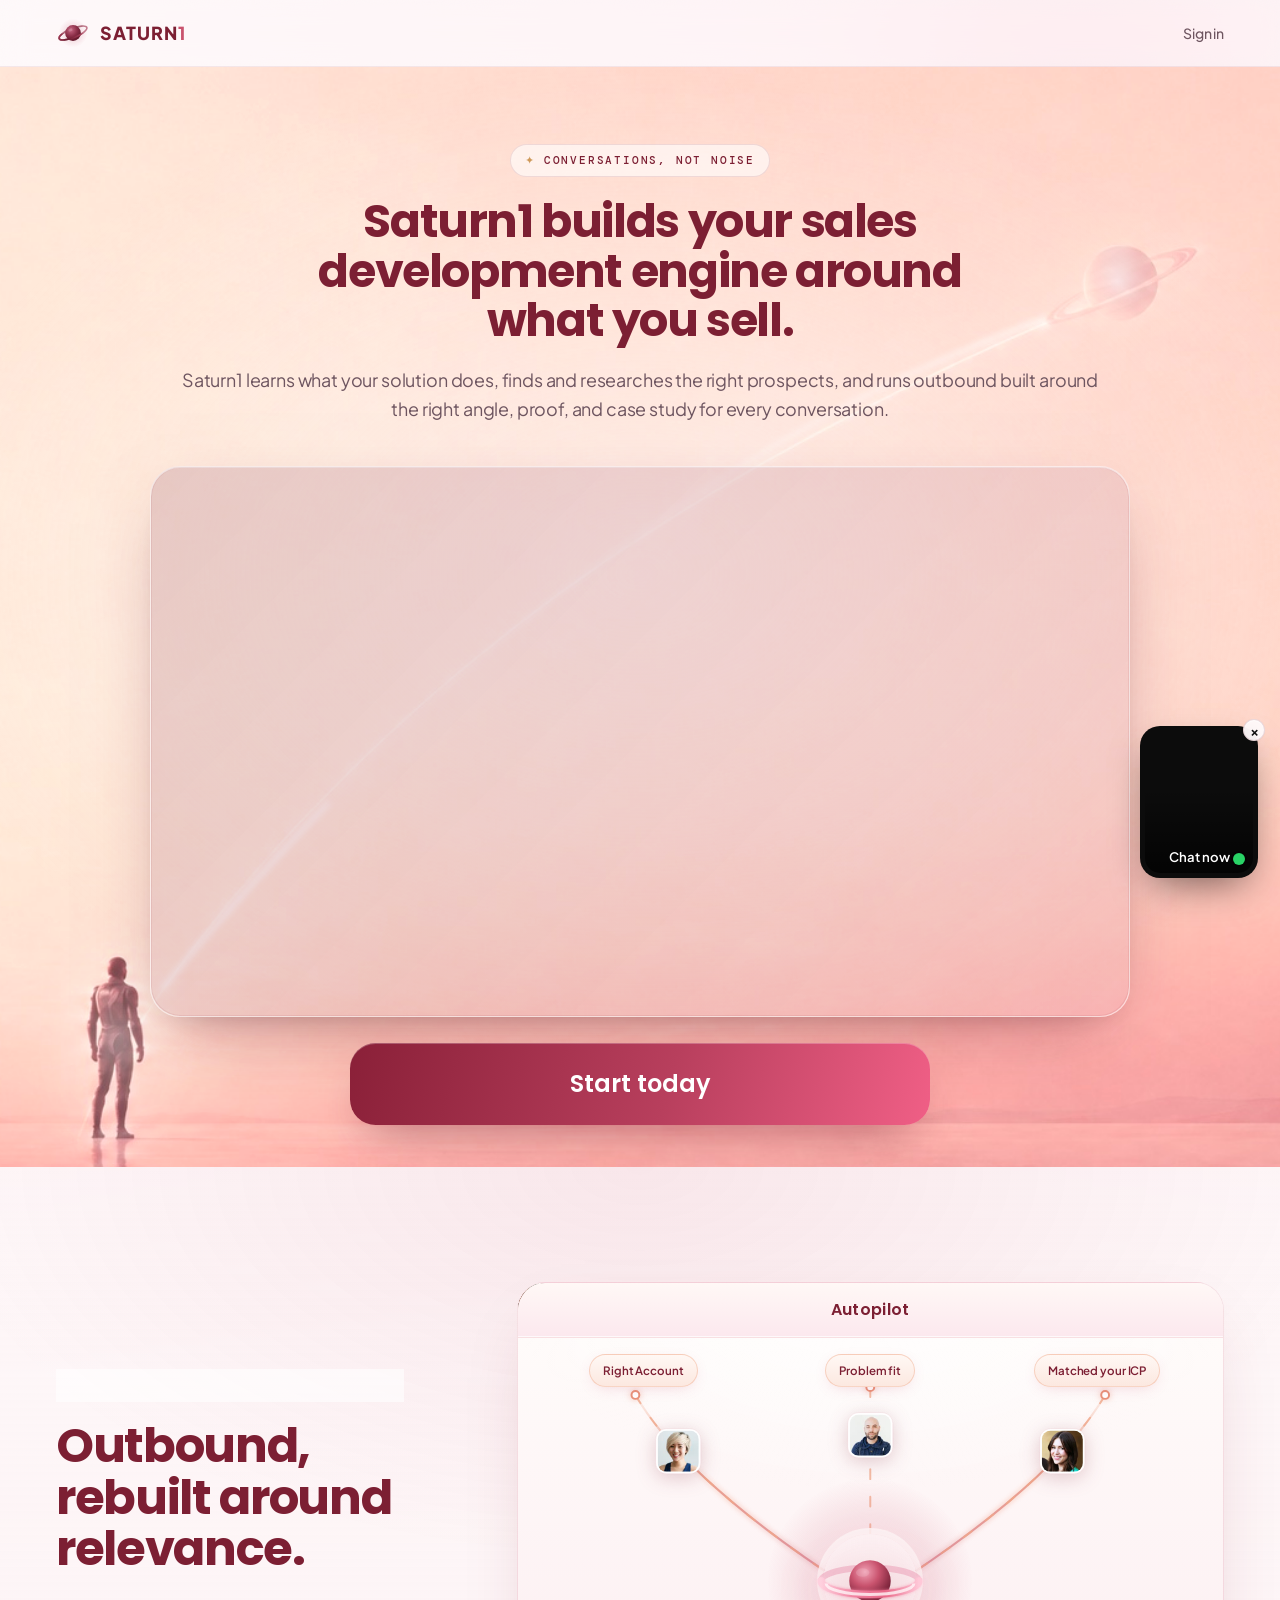
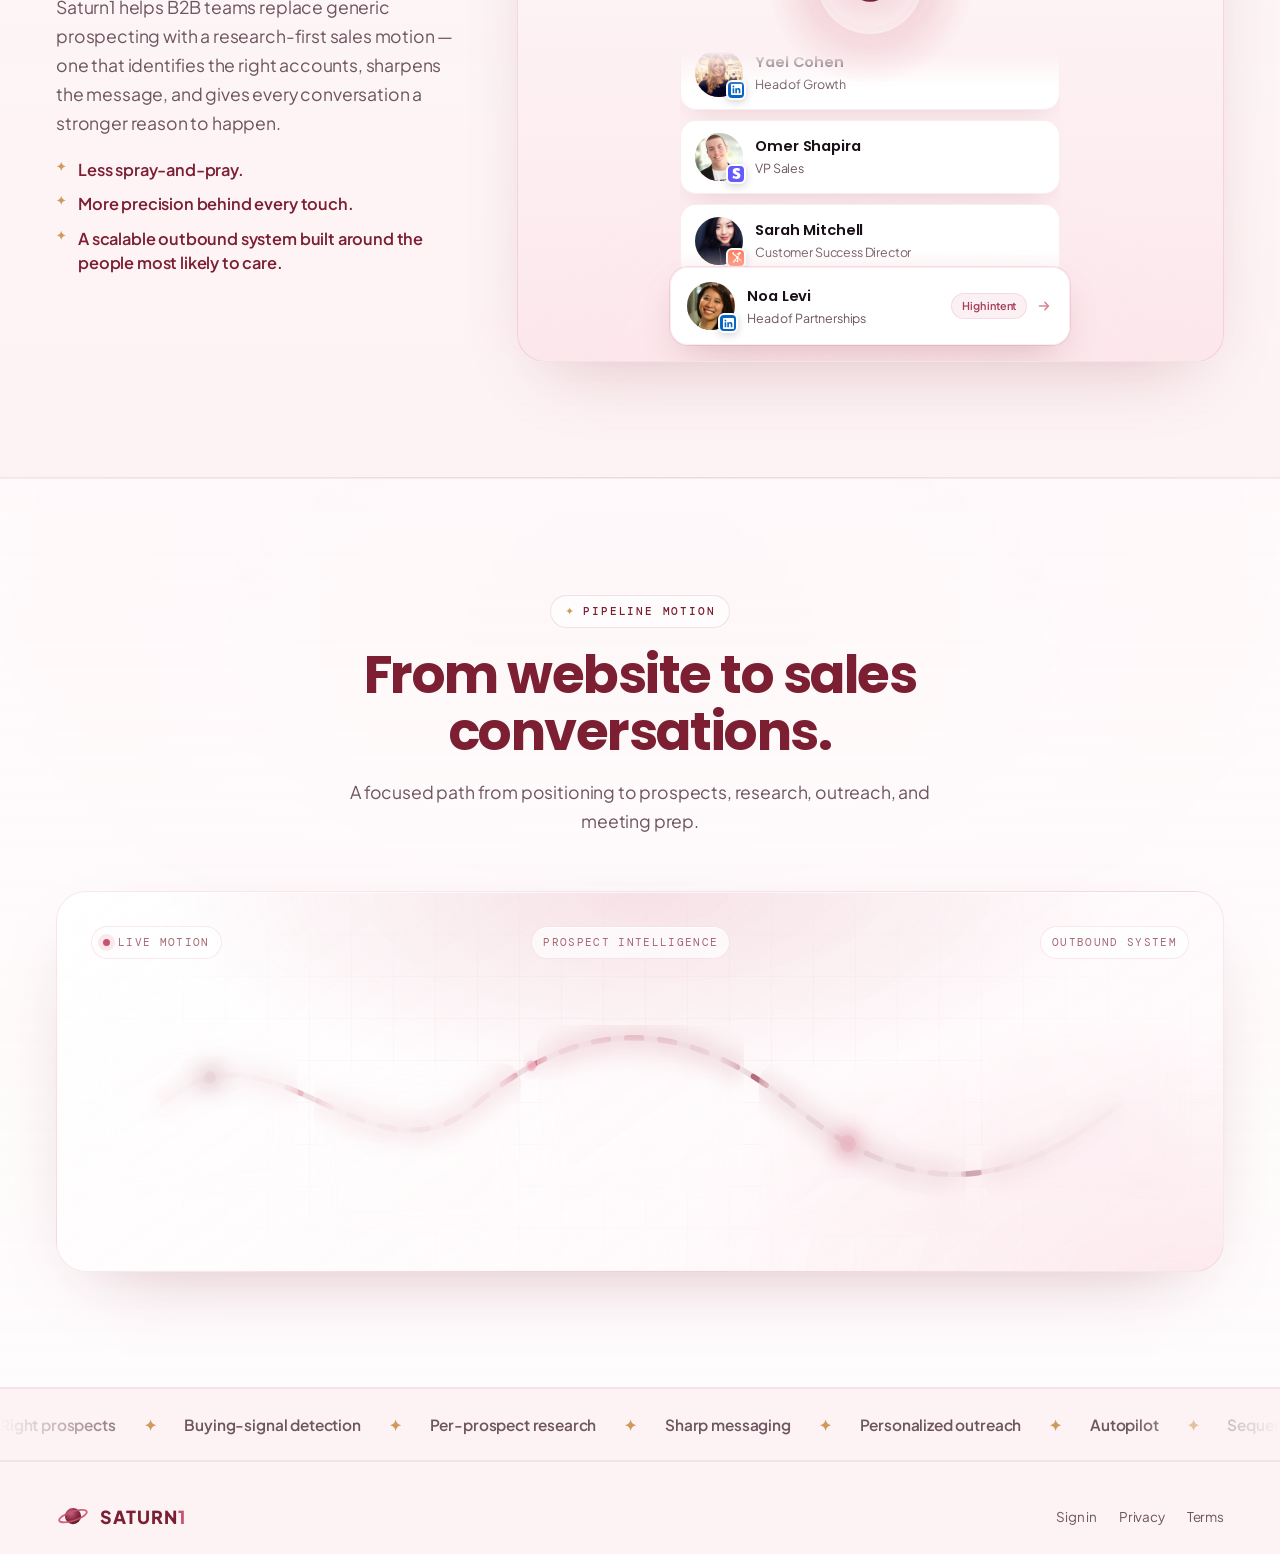
==== index.html @ 4c6c1b43 "Add Experience Saturn1 modal to "Start today" "Start today" now opens an Agent-Frank-style modal: en" ====
<!doctype html>
<html lang="en">
<head>
  <meta charset="utf-8" />
  <meta name="viewport" content="width=device-width, initial-scale=1, viewport-fit=cover" />
  <title>Saturn1 — Right Prospects. Relevant Messaging. Personalized Outreach.</title>
  <meta name="description" content="Saturn1 helps founders turn what they solve into conversations with the right people — by learning your business, finding relevant prospects, and turning that context into personalized outbound." />
  <meta name="theme-color" content="#fdf2f4" />

  <!-- Open Graph -->
  <meta property="og:title" content="Saturn1 — Outbound that reaches the right people" />
  <meta property="og:description" content="Saturn1 learns your business, finds the prospects most likely to need you, and turns that context into personalized outreach." />
  <meta property="og:type" content="website" />

  <!-- Favicon: little ringed planet -->
  <link rel="icon" href="data:image/svg+xml,%3Csvg xmlns='http://www.w3.org/2000/svg' viewBox='0 0 40 40'%3E%3Cdefs%3E%3CradialGradient id='p' cx='0.36' cy='0.3' r='0.8'%3E%3Cstop offset='0' stop-color='%23c76681'/%3E%3Cstop offset='0.5' stop-color='%238c2f48'/%3E%3Cstop offset='1' stop-color='%23551222'/%3E%3C/radialGradient%3E%3ClinearGradient id='r' x1='0' y1='0' x2='1' y2='0.35'%3E%3Cstop offset='0' stop-color='%23a8425c'/%3E%3Cstop offset='0.5' stop-color='%236c1a2e'/%3E%3Cstop offset='1' stop-color='%23a8425c'/%3E%3C/linearGradient%3E%3CclipPath id='c'%3E%3Crect x='0' y='20.5' width='40' height='19.5'/%3E%3C/clipPath%3E%3C/defs%3E%3Cg transform='rotate(-22 20 20)'%3E%3Cellipse cx='20' cy='20' rx='17.5' ry='5.4' fill='none' stroke='url(%23r)' stroke-width='2.4' opacity='0.7'/%3E%3C/g%3E%3Ccircle cx='20' cy='20' r='9.6' fill='url(%23p)'/%3E%3Cellipse cx='16.8' cy='16.4' rx='2.6' ry='1.7' fill='%23fff' opacity='0.2' transform='rotate(-22 16.8 16.4)'/%3E%3Cg clip-path='url(%23c)'%3E%3Cg transform='rotate(-22 20 20)'%3E%3Cellipse cx='20' cy='20' rx='17.5' ry='5.4' fill='none' stroke='url(%23r)' stroke-width='2.4'/%3E%3C/g%3E%3C/g%3E%3C/svg%3E" />

  <!-- Fonts -->
  <link rel="preconnect" href="https://fonts.googleapis.com" />
  <link rel="preconnect" href="https://fonts.gstatic.com" crossorigin />
  <link href="https://fonts.googleapis.com/css2?family=DM+Mono:wght@400;500&family=Instrument+Serif:ital@0;1&family=Plus+Jakarta+Sans:wght@300;400;500;600;700;800&family=Poppins:wght@500;600;700;800&display=swap" rel="stylesheet" />

  <link rel="stylesheet" href="styles.css?v=20260610-14" />
</head>
<body>
  <!-- film grain overlay -->
  <div class="grain" aria-hidden="true"></div>

  <!-- ambient nebula glows -->
  <div class="ambient" aria-hidden="true">
    <span class="orb orb--rose"></span>
    <span class="orb orb--gold"></span>
    <span class="orb orb--wine"></span>
  </div>

  <!-- ───────────────────────── NAV ───────────────────────── -->
  <header class="nav" id="top">
    <a class="brand" href="#top" aria-label="Saturn1 home">
      <svg class="brand__glyph" viewBox="0 0 40 40" aria-hidden="true">
        <defs>
          <radialGradient id="navPlanet" cx="36%" cy="30%" r="80%">
            <stop offset="0%" stop-color="#c76681" />
            <stop offset="50%" stop-color="#8c2f48" />
            <stop offset="100%" stop-color="#551222" />
          </radialGradient>
          <radialGradient id="navHalo" cx="50%" cy="50%" r="50%">
            <stop offset="0%" stop-color="#c9536e" stop-opacity="0.30" />
            <stop offset="100%" stop-color="#c9536e" stop-opacity="0" />
          </radialGradient>
          <linearGradient id="navRing" x1="0" y1="0" x2="1" y2="0.35">
            <stop offset="0%" stop-color="#a8425c" />
            <stop offset="50%" stop-color="#6c1a2e" />
            <stop offset="100%" stop-color="#a8425c" />
          </linearGradient>
          <clipPath id="navRingFront"><rect x="0" y="20.5" width="40" height="19.5" /></clipPath>
        </defs>
        <circle cx="20" cy="20" r="17" fill="url(#navHalo)" />
        <g transform="rotate(-22 20 20)">
          <ellipse cx="20" cy="20" rx="17.5" ry="5.4" fill="none" stroke="url(#navRing)" stroke-width="2" opacity="0.68" />
        </g>
        <circle cx="20" cy="20" r="9.3" fill="url(#navPlanet)" />
        <ellipse cx="17" cy="16.5" rx="2.6" ry="1.7" fill="#fff" opacity="0.18" transform="rotate(-22 17 16.5)" />
        <g clip-path="url(#navRingFront)">
          <g transform="rotate(-22 20 20)">
            <ellipse cx="20" cy="20" rx="17.5" ry="5.4" fill="none" stroke="url(#navRing)" stroke-width="2" />
          </g>
        </g>
      </svg>
      <span class="brand__word">Saturn<span class="brand__one">1</span></span>
    </a>

    <div class="nav__actions">
      <a class="link-ghost" href="https://reach.meeting-scheduled.com" target="_blank" rel="noopener">Sign in</a>
    </div>
  </header>

  <main>
    <!-- ───────────────────────── HERO ───────────────────────── -->
    <section class="hero" id="hero">
      <div class="hero__media" aria-hidden="true">
        <div class="hero__stage">
          <picture>
            <source media="(max-width: 760px)" srcset="assets/hero-mobile.jpg" />
            <img class="hero__img" src="assets/hero.jpg" alt="" fetchpriority="high" />
          </picture>
          <svg class="hero__fx" viewBox="0 0 1672 941" preserveAspectRatio="xMidYMax slice" aria-hidden="true">
            <defs>
              <linearGradient id="fxArcGrad" gradientUnits="userSpaceOnUse" x1="450" y1="770" x2="1162" y2="230">
                <stop offset="0" stop-color="#fff" stop-opacity="0.04"/>
                <stop offset="0.55" stop-color="#fff" stop-opacity="0.32"/>
                <stop offset="1" stop-color="#fff" stop-opacity="0.82"/>
              </linearGradient>
              <radialGradient id="fxSatGlow" cx="50%" cy="50%" r="50%">
                <stop offset="0" stop-color="#fff" stop-opacity="0.6"/>
                <stop offset="42%" stop-color="#ffe9d8" stop-opacity="0.26"/>
                <stop offset="100%" stop-color="#ffd9c2" stop-opacity="0"/>
              </radialGradient>
              <radialGradient id="fxAura" cx="50%" cy="50%" r="50%">
                <stop offset="0" stop-color="#fff" stop-opacity="0.45"/>
                <stop offset="40%" stop-color="#ffd6c6" stop-opacity="0.18"/>
                <stop offset="100%" stop-color="#ffc7d0" stop-opacity="0"/>
              </radialGradient>
              <filter id="fxBlur" x="-50%" y="-50%" width="200%" height="200%"><feGaussianBlur stdDeviation="2.6"/></filter>
              <filter id="fxSoft" x="-80%" y="-80%" width="260%" height="260%"><feGaussianBlur stdDeviation="6"/></filter>
              <clipPath id="fxClip"><circle cx="1221" cy="200" r="30"/></clipPath>
              <mask id="fxRingOcclude" maskUnits="userSpaceOnUse" x="0" y="0" width="1672" height="941">
                <rect width="1672" height="941" fill="#fff"/>
                <circle cx="1221" cy="200" r="40" fill="#000"/>
                <g transform="rotate(-27 1221 200)"><rect x="1141" y="200" width="160" height="90" fill="#fff"/></g>
              </mask>
            </defs>
            <circle class="fx-halo" cx="1221" cy="200" r="58" fill="url(#fxSatGlow)"/>
            <g clip-path="url(#fxClip)">
              <ellipse class="fx-spin" cx="1221" cy="182" rx="13" ry="19" fill="#fff" opacity="0.22" filter="url(#fxSoft)"/>
            </g>
            <path class="fx-arc" mask="url(#fxRingOcclude)" d="M 450 770 Q 790 361 1162 230" fill="none" stroke="url(#fxArcGrad)" stroke-width="3" stroke-linecap="round" filter="url(#fxBlur)"/>
            <path class="fx-travel" mask="url(#fxRingOcclude)" d="M 450 770 Q 790 361 1162 230 A 66 19 -27 0 1 1280 170 A 66 19 -27 0 1 1162 230" fill="none" stroke="#fff" stroke-width="3.6" stroke-linecap="round" filter="url(#fxBlur)"/>
            <ellipse class="fx-aura" cx="413" cy="812" rx="62" ry="96" fill="url(#fxAura)" filter="url(#fxSoft)"/>
            <ellipse class="fx-lift" cx="413" cy="894" rx="46" ry="15" fill="url(#fxAura)" filter="url(#fxSoft)"/>
          </svg>
        </div>
      </div>
      <div class="hero__veil" aria-hidden="true"></div>

      <div class="hero__inner">
        <div class="hero__copy reveal">
          <span class="eyebrow"><span class="eyebrow__spark">✦</span> Conversations, not noise</span>
          <h1 class="hero__title">
            Saturn1 builds your sales development engine around what you sell.
          </h1>
          <p class="hero__sub">
            Saturn1 learns what your solution does, finds and researches the right prospects,
            and runs outbound built around the right angle, proof, and case study for every conversation.
          </p>
          <div class="hero__demo">
            <div class="hero__video" aria-label="Saturn1 product video">
              <iframe
                src="https://player.vimeo.com/video/1199909588?badge=0&amp;autopause=0&amp;player_id=0&amp;app_id=58479"
                title="Saturn1 product video"
                allow="autoplay; fullscreen; picture-in-picture; clipboard-write; encrypted-media; web-share"
                referrerpolicy="strict-origin-when-cross-origin"
                allowfullscreen>
              </iframe>
            </div>
            <a class="hero__start" id="startToday" href="https://cal.com/meeting-scheduled/30-min-meeting" target="_blank" rel="noopener" data-experience-open>
              Start today
            </a>
          </div>
        </div>
      </div>
    </section>

    <!-- ───────────── RELEVANCE + LEAD FLOW ───────────── -->
    <section class="relevance" id="relevance" aria-labelledby="relevance-title">
      <div class="relevance__inner">
        <div class="relevance__copy reveal">
          <span class="eyebrow"><span class="eyebrow__spark">✦</span> Outbound, rebuilt around relevance</span>
          <h2 class="section__title" id="relevance-title">Outbound, rebuilt around relevance.</h2>
          <p class="section__lede relevance__lede">
            Saturn1 helps B2B teams replace generic prospecting with a research-first sales motion —
            one that identifies the right accounts, sharpens the message, and gives every conversation
            a stronger reason to happen.
          </p>
          <ul class="relevance__points reveal d1">
            <li>Less spray-and-pray.</li>
            <li>More precision behind every touch.</li>
            <li>A scalable outbound system built around the people most likely to care.</li>
          </ul>
        </div>

        <div class="lead-flow reveal d2" aria-label="Animated preview of leads flowing into Saturn1">
          <div class="lead-flow__stage">
            <header class="lf-autopilot-header">Autopilot</header>

            <!-- funnel mesh — leads flow downward into processor -->
            <svg class="lead-flow__mesh" viewBox="0 0 720 680" preserveAspectRatio="xMidYMid meet" aria-hidden="true">
              <defs>
                <linearGradient id="lfFlowGrad" x1="0" y1="0" x2="0" y2="1">
                  <stop offset="0%" stop-color="#f0a88a" stop-opacity="0.15" />
                  <stop offset="35%" stop-color="#e8927a" stop-opacity="0.9" />
                  <stop offset="100%" stop-color="#c9536e" stop-opacity="0.55" />
                </linearGradient>
                <linearGradient id="lfFlowGlow" x1="0" y1="0" x2="0" y2="1">
                  <stop offset="0%" stop-color="#fce7ec" stop-opacity="0" />
                  <stop offset="50%" stop-color="#f4a88a" stop-opacity="0.7" />
                  <stop offset="100%" stop-color="#c9536e" stop-opacity="0.3" />
                </linearGradient>
                <filter id="lfGlow" x="-30%" y="-30%" width="160%" height="160%">
                  <feGaussianBlur stdDeviation="3" result="b" />
                  <feMerge><feMergeNode in="b" /><feMergeNode in="SourceGraphic" /></feMerge>
                </filter>
                <clipPath id="lfFaceClip"><rect width="42" height="42" rx="9" /></clipPath>
                <path id="lfBranchL" d="M 120 108 C 168 190, 280 268, 360 318" />
                <path id="lfBranchC" d="M 360 100 L 360 318" />
                <path id="lfBranchR" d="M 600 108 C 552 190, 440 268, 360 318" />
              </defs>
              <!-- glow layer -->
              <use class="lf-mesh lf-mesh--glow" href="#lfBranchL" />
              <use class="lf-mesh lf-mesh--glow" href="#lfBranchC" />
              <use class="lf-mesh lf-mesh--glow" href="#lfBranchR" />
              <!-- main strokes -->
              <use class="lf-mesh lf-mesh--main" href="#lfBranchL" />
              <use class="lf-mesh lf-mesh--main" href="#lfBranchC" />
              <use class="lf-mesh lf-mesh--main" href="#lfBranchR" />
              <!-- animated pulse -->
              <use class="lf-mesh lf-mesh--pulse" href="#lfBranchL" />
              <use class="lf-mesh lf-mesh--pulse lf-mesh--delay1" href="#lfBranchC" />
              <use class="lf-mesh lf-mesh--pulse lf-mesh--delay2" href="#lfBranchR" />
              <!-- header anchors -->
              <circle class="lf-anchor" cx="120" cy="108" r="4" />
              <circle class="lf-anchor" cx="360" cy="100" r="4" />
              <circle class="lf-anchor" cx="600" cy="108" r="4" />
              <!-- traveling signals -->
              <circle class="lf-dot" r="4" filter="url(#lfGlow)">
                <animateMotion dur="24s" repeatCount="indefinite"><mpath href="#lfBranchL" /></animateMotion>
              </circle>
              <circle class="lf-dot lf-dot--gold" r="3" filter="url(#lfGlow)">
                <animateMotion dur="24s" begin="8s" repeatCount="indefinite"><mpath href="#lfBranchC" /></animateMotion>
              </circle>
              <circle class="lf-dot" r="4" filter="url(#lfGlow)">
                <animateMotion dur="24s" begin="16s" repeatCount="indefinite"><mpath href="#lfBranchR" /></animateMotion>
              </circle>
              <!-- inbound faces — smooth motion along paths (populated by script.js) -->
              <g id="lfParticles" class="lf-particles"></g>
            </svg>

            <!-- category headers -->
            <div class="lead-flow__sources" aria-hidden="true">
              <div class="lf-cluster lf-cluster--left"><span class="lf-tag">Right Account</span></div>
              <div class="lf-cluster lf-cluster--center"><span class="lf-tag">Problem fit</span></div>
              <div class="lf-cluster lf-cluster--right"><span class="lf-tag">Matched your ICP</span></div>
            </div>

            <!-- Saturn processor -->
            <div class="lead-flow__processor" aria-hidden="true">
              <span class="lf-processor-veil"></span>
              <span class="lf-processor-glow"></span>
              <svg class="lead-flow__planet" viewBox="0 0 100 100" aria-hidden="true">
                <defs>
                  <radialGradient id="lfPlanet" cx="38%" cy="28%" r="75%">
                    <stop offset="0%" stop-color="#f0a0b4" />
                    <stop offset="45%" stop-color="#c9536e" />
                    <stop offset="100%" stop-color="#6b1a30" />
                  </radialGradient>
                  <linearGradient id="lfRingPink" x1="0" y1="0" x2="1" y2="0">
                    <stop offset="0%" stop-color="#ffd0de" />
                    <stop offset="35%" stop-color="#f0809e" />
                    <stop offset="65%" stop-color="#e86888" />
                    <stop offset="100%" stop-color="#ffc8d8" />
                  </linearGradient>
                  <filter id="lfRingGlow" x="-50%" y="-100%" width="200%" height="300%">
                    <feGaussianBlur stdDeviation="1.4" result="blur" />
                    <feMerge>
                      <feMergeNode in="blur" />
                      <feMergeNode in="SourceGraphic" />
                    </feMerge>
                  </filter>
                  <filter id="lfWaveBlur" x="-60%" y="-60%" width="220%" height="220%">
                    <feGaussianBlur stdDeviation="0.8" />
                  </filter>
                </defs>
                <!-- pink sonar waves -->
                <ellipse class="lf-wave lf-wave--1" cx="50" cy="50" rx="38" ry="11" />
                <ellipse class="lf-wave lf-wave--2" cx="50" cy="50" rx="38" ry="11" />
                <ellipse class="lf-wave lf-wave--3" cx="50" cy="50" rx="38" ry="11" />
                <!-- back half of ring (behind planet) -->
                <path class="lf-ring-back" d="M 10 50 A 40 11 0 0 1 90 50" fill="none" stroke="#e888a8" stroke-width="5" stroke-linecap="round" opacity="0.42" />
                <!-- planet body -->
                <circle class="lf-planet-body" cx="50" cy="50" r="17" fill="url(#lfPlanet)" />
                <ellipse cx="44" cy="43" rx="5.5" ry="3.5" fill="#fff" opacity="0.14" />
                <!-- front half of ring (in front of planet) -->
                <path class="lf-ring-front" d="M 10 50 A 40 11 0 0 0 90 50" fill="none" stroke="url(#lfRingPink)" stroke-width="6" stroke-linecap="round" filter="url(#lfRingGlow)" />
                <path class="lf-ring-shine" d="M 14 52 A 36 9 0 0 0 86 52" fill="none" stroke="#fff5f8" stroke-width="2.5" opacity="0.8" />
              </svg>
            </div>

            <!-- scrolling lead queue — flows down into funnel -->
            <div class="lead-flow__stream" aria-hidden="true">
              <div class="lead-flow__track">
                <article class="lf-card">
                  <div class="lf-card__avatar">
                    <img src="assets/lead-faces/face-13.jpg" alt="" width="48" height="48" loading="lazy" />
                    <span class="lf-card__logo lf-card__logo--linkedin" title="LinkedIn"><svg viewBox="0 0 24 24" aria-hidden="true"><path fill="currentColor" d="M20.447 20.452h-3.554v-5.569c0-1.328-.027-3.037-1.852-3.037-1.853 0-2.136 1.445-2.136 2.939v5.667H9.351V9h3.414v1.561h.046c.477-.9 1.637-1.85 3.37-1.85 3.601 0 4.267 2.37 4.267 5.455v6.286zM5.337 7.433a2.062 2.062 0 0 1-2.063-2.065 2.064 2.064 0 1 1 2.063 2.065zm1.782 13.019H3.555V9h3.564v11.452zM22.225 0H1.771C.792 0 0 .774 0 1.729v20.542C0 23.227.792 24 1.771 24h20.451C23.2 24 24 23.227 24 22.271V1.729C24 .774 23.2 0 22.222 0h.003z"/></svg></span>
                  </div>
                  <div class="lf-card__body"><strong>Yael Cohen</strong><span>Head of Growth</span></div>
                </article>
                <article class="lf-card">
                  <div class="lf-card__avatar">
                    <img src="assets/lead-faces/face-14.jpg" alt="" width="48" height="48" loading="lazy" />
                    <span class="lf-card__logo lf-card__logo--stripe" title="Stripe"><svg viewBox="0 0 24 24" aria-hidden="true"><path fill="currentColor" d="M13.976 9.15c-2.172-.806-3.356-1.426-3.356-2.409 0-.831.683-1.305 1.901-1.305 2.227 0 4.515.858 6.09 1.631l.89-5.494C18.252.975 15.697 0 12.165 0 9.667 0 7.589.654 6.104 1.872 4.56 3.147 3.757 4.992 3.757 7.218c0 4.039 2.467 5.76 6.476 7.219 2.585.92 3.445 1.574 3.445 2.583 0 .98-.84 1.545-2.354 1.545-1.875 0-4.965-.921-6.99-2.109l-.9 5.555C5.175 22.99 8.385 24 11.714 24c2.641 0 4.843-.624 6.328-1.813 1.664-1.305 2.525-3.236 2.525-5.732 0-4.128-2.524-5.851-6.591-7.305z"/></svg></span>
                  </div>
                  <div class="lf-card__body"><strong>Omer Shapira</strong><span>VP Sales</span></div>
                </article>
                <article class="lf-card">
                  <div class="lf-card__avatar">
                    <img src="assets/lead-faces/face-15.jpg" alt="" width="48" height="48" loading="lazy" />
                    <span class="lf-card__logo lf-card__logo--hubspot" title="HubSpot"><svg viewBox="0 0 24 24" aria-hidden="true"><path fill="currentColor" d="M18.164 7.93V5.084a2.198 2.198 0 0 0 1.267-1.978v-.067A2.2 2.2 0 0 0 17.238.845h-.067a2.2 2.2 0 0 0-2.193 2.193v.067a2.196 2.196 0 0 0 1.252 1.978v2.853a6.14 6.14 0 0 0-2.619 1.145l-7.455-5.8a2.715 2.715 0 0 0 .422-1.43A2.7 2.7 0 0 0 5.26 0 2.7 2.7 0 0 0 2.56 2.7a2.7 2.7 0 0 0 1.68 2.496l7.455 5.8a6.127 6.127 0 0 0-.98 3.287 6.14 6.14 0 0 0 .98 3.287l-5.72 5.72a2.715 2.715 0 0 0-1.43-.422A2.7 2.7 0 0 0 2.56 24a2.7 2.7 0 0 0 2.7-2.7 2.715 2.715 0 0 0-.422-1.43l5.72-5.72a6.14 6.14 0 0 0 2.619 1.145v2.853a2.196 2.196 0 0 0-1.252 1.978v.067a2.2 2.2 0 0 0 2.193 2.193h.067a2.2 2.2 0 0 0 2.193-2.193v-.067a2.198 2.198 0 0 0-1.267-1.978v-2.853a6.127 6.127 0 0 0 3.287-.98l4.06 4.06a2.715 2.715 0 0 0 .422-1.43A2.7 2.7 0 0 0 24 21.3a2.7 2.7 0 0 0-2.7-2.7 2.715 2.715 0 0 0-1.43.422l-4.06-4.06a6.14 6.14 0 0 0 .98-3.287 6.127 6.127 0 0 0-.98-3.287l4.06-4.06a2.715 2.715 0 0 0 1.43.422A2.7 2.7 0 0 0 21.44 2.7a2.7 2.7 0 0 0-2.7-2.7 2.715 2.715 0 0 0-1.43.422l-4.06 4.06a6.14 6.14 0 0 0-3.287-.98z"/></svg></span>
                  </div>
                  <div class="lf-card__body"><strong>Sarah Mitchell</strong><span>Customer Success Director</span></div>
                </article>
                <article class="lf-card">
                  <div class="lf-card__avatar">
                    <img src="assets/lead-faces/face-16.jpg" alt="" width="48" height="48" loading="lazy" />
                    <span class="lf-card__logo lf-card__logo--slack" title="Slack"><svg viewBox="0 0 24 24" aria-hidden="true"><path fill="currentColor" d="M5.042 15.165a2.528 2.528 0 0 1-2.52 2.523A2.528 2.528 0 0 1 0 15.165a2.527 2.527 0 0 1 2.522-2.52h2.52v2.52zM6.313 15.165a2.527 2.527 0 0 1 2.521-2.52 2.527 2.527 0 0 1 2.521 2.52v6.313A2.528 2.528 0 0 1 8.834 24a2.528 2.528 0 0 1-2.521-2.522v-6.313zM8.834 5.042a2.528 2.528 0 0 1-2.521-2.52A2.528 2.528 0 0 1 8.834 0a2.528 2.528 0 0 1 2.521 2.522v2.52H8.834zM8.834 6.313a2.528 2.528 0 0 1 2.521 2.521 2.528 2.528 0 0 1-2.521 2.521H2.522A2.528 2.528 0 0 1 0 8.834a2.528 2.528 0 0 1 2.522-2.521h6.312zM18.956 8.834a2.528 2.528 0 0 1 2.522-2.521A2.528 2.528 0 0 1 24 8.834a2.528 2.528 0 0 1-2.522 2.521h-2.522V8.834zM17.688 8.834a2.528 2.528 0 0 1-2.523 2.521 2.528 2.528 0 0 1-2.52-2.521V2.522A2.528 2.528 0 0 1 15.165 0a2.528 2.528 0 0 1 2.523 2.522v6.312zM15.165 18.956a2.528 2.528 0 0 1 2.523 2.522A2.528 2.528 0 0 1 15.165 24a2.528 2.528 0 0 1-2.52-2.522v-2.522h2.52zM15.165 17.688a2.528 2.528 0 0 1-2.52-2.523 2.527 2.527 0 0 1 2.52-2.52h6.313A2.528 2.528 0 0 1 24 15.165a2.528 2.528 0 0 1-2.522 2.523h-6.313z"/></svg></span>
                  </div>
                  <div class="lf-card__body"><strong>James Carter</strong><span>RevOps Lead</span></div>
                </article>
                <article class="lf-card">
                  <div class="lf-card__avatar">
                    <img src="assets/lead-faces/face-17.jpg" alt="" width="48" height="48" loading="lazy" />
                    <span class="lf-card__logo lf-card__logo--notion" title="Notion"><svg viewBox="0 0 24 24" aria-hidden="true"><path fill="currentColor" d="M4.459 4.208c.746.606 1.026.56 2.428.466l13.215-.793c.28 0 .047-.28-.046-.326L17.86 1.968c-.42-.326-.98-.7-2.055-.607L3.01 2.295c-.466.046-.56.28-.374.466zm.793 3.08v13.904c0 .747.373 1.027 1.214.98l14.523-.84c.841-.046.935-.56.935-1.167V6.354c0-.606-.233-.933-.748-.887l-15.177.887c-.56.047-.747.327-.747.933zm14.337.606c.047.42 0 .84-.42.888l-.7.14v10.264c-.608.327-1.168.514-1.635.514-.748 0-.935-.234-1.495-.933l-4.577-7.186v6.952l1.449.327s0 .84-1.168.84l-3.222.186c-.093-.186 0-.653.327-.746l.84-.233V9.854L7.822 9.76c-.094-.42.14-1.026.793-1.073l3.456-.233 4.764 7.279v-6.44l-1.215-.14c-.093-.514.28-.887.747-.933zM1.936 1.035l13.31-.98c1.634-.14 2.055-.047 3.082.7l4.249 2.986c.7.513.934.653.934 1.213v16.378c0 1.026-.373 1.634-1.68 1.726l-15.458.934c-.98.047-1.448-.093-1.962-.747l-3.129-4.06c-.56-.747-.793-1.306-.793-2.055V2.667c0-.839.374-1.54 1.447-1.632z"/></svg></span>
                  </div>
                  <div class="lf-card__body"><strong>Lukas Weber</strong><span>Product Lead</span></div>
                </article>
                <article class="lf-card">
                  <div class="lf-card__avatar">
                    <img src="assets/lead-faces/face-18.jpg" alt="" width="48" height="48" loading="lazy" />
                    <span class="lf-card__logo lf-card__logo--openai" title="OpenAI"><svg viewBox="0 0 24 24" aria-hidden="true"><path fill="currentColor" d="M22.282 9.821a5.985 5.985 0 0 0-.516-4.91 6.046 6.046 0 0 0-6.51-2.9A6.065 6.065 0 0 0 4.981 4.18a5.985 5.985 0 0 0-3.998 2.9 6.046 6.046 0 0 0 .743 7.097 5.98 5.98 0 0 0 .51 4.911 6.051 6.051 0 0 0 6.515 2.9A5.985 5.985 0 0 0 13.26 24a6.056 6.056 0 0 0 5.772-4.206 5.99 5.99 0 0 0 3.997-2.9 6.056 6.056 0 0 0-.747-7.073zM13.26 22.43a4.476 4.476 0 0 1-2.876-1.04l.141-.081 4.779-2.758a.795.795 0 0 0 .392-.681v-6.737l2.02 1.168a.071.071 0 0 1 .038.057v5.583a4.504 4.504 0 0 1-4.494 4.489zM3.6 18.304a4.47 4.47 0 0 1-.535-3.014l.142.085 4.783 2.759a.771.771 0 0 0 .78 0l5.843-3.369v2.332a.08.08 0 0 1-.033.062L9.74 19.95a4.5 4.5 0 0 1-6.14-1.646zM2.34 7.896a4.485 4.485 0 0 1 2.366-1.973V11.6a.766.766 0 0 0 .388.676l5.815 3.355-2.02 1.168a.076.076 0 0 1-.071 0l-4.83-2.786A4.504 4.504 0 0 1 2.34 7.872zm16.597 3.855-5.833-3.387L15.119 7.2a.076.076 0 0 1 .071 0l4.83 2.791a4.494 4.494 0 0 1-.676 8.105v-5.677a.79.79 0 0 0-.407-.667zm2.01-3.023-1.375-.8-4.78-2.758a.795.795 0 0 0-.785 0L6.409 8.88v-2.33a.066.066 0 0 1 .028-.061l4.83-2.787a4.5 4.5 0 0 1 6.68 4.66zm-12.64 4.135-2.02-1.168a.08.08 0 0 1-.038-.057V6.075a4.5 4.5 0 0 1 7.375-3.453l-.142.08-4.778 2.758a.795.795 0 0 0-.393.681zm1.097 2.365 2.602-1.5 2.607 1.5v2.999l-2.597 1.5-2.607-1.5z"/></svg></span>
                  </div>
                  <div class="lf-card__body"><strong>Anna Gruber</strong><span>Marketing Director</span></div>
                </article>
                <!-- duplicate set for seamless loop -->
                <article class="lf-card" aria-hidden="true">
                  <div class="lf-card__avatar">
                    <img src="assets/lead-faces/face-13.jpg" alt="" width="48" height="48" loading="lazy" />
                    <span class="lf-card__logo lf-card__logo--linkedin"><svg viewBox="0 0 24 24" aria-hidden="true"><path fill="currentColor" d="M20.447 20.452h-3.554v-5.569c0-1.328-.027-3.037-1.852-3.037-1.853 0-2.136 1.445-2.136 2.939v5.667H9.351V9h3.414v1.561h.046c.477-.9 1.637-1.85 3.37-1.85 3.601 0 4.267 2.37 4.267 5.455v6.286zM5.337 7.433a2.062 2.062 0 0 1-2.063-2.065 2.064 2.064 0 1 1 2.063 2.065zm1.782 13.019H3.555V9h3.564v11.452zM22.225 0H1.771C.792 0 0 .774 0 1.729v20.542C0 23.227.792 24 1.771 24h20.451C23.2 24 24 23.227 24 22.271V1.729C24 .774 23.2 0 22.222 0h.003z"/></svg></span>
                  </div>
                  <div class="lf-card__body"><strong>Yael Cohen</strong><span>Head of Growth</span></div>
                </article>
                <article class="lf-card" aria-hidden="true">
                  <div class="lf-card__avatar">
                    <img src="assets/lead-faces/face-14.jpg" alt="" width="48" height="48" loading="lazy" />
                    <span class="lf-card__logo lf-card__logo--stripe"><svg viewBox="0 0 24 24" aria-hidden="true"><path fill="currentColor" d="M13.976 9.15c-2.172-.806-3.356-1.426-3.356-2.409 0-.831.683-1.305 1.901-1.305 2.227 0 4.515.858 6.09 1.631l.89-5.494C18.252.975 15.697 0 12.165 0 9.667 0 7.589.654 6.104 1.872 4.56 3.147 3.757 4.992 3.757 7.218c0 4.039 2.467 5.76 6.476 7.219 2.585.92 3.445 1.574 3.445 2.583 0 .98-.84 1.545-2.354 1.545-1.875 0-4.965-.921-6.99-2.109l-.9 5.555C5.175 22.99 8.385 24 11.714 24c2.641 0 4.843-.624 6.328-1.813 1.664-1.305 2.525-3.236 2.525-5.732 0-4.128-2.524-5.851-6.591-7.305z"/></svg></span>
                  </div>
                  <div class="lf-card__body"><strong>Omer Shapira</strong><span>VP Sales</span></div>
                </article>
                <article class="lf-card" aria-hidden="true">
                  <div class="lf-card__avatar">
                    <img src="assets/lead-faces/face-15.jpg" alt="" width="48" height="48" loading="lazy" />
                    <span class="lf-card__logo lf-card__logo--hubspot"><svg viewBox="0 0 24 24" aria-hidden="true"><path fill="currentColor" d="M18.164 7.93V5.084a2.198 2.198 0 0 0 1.267-1.978v-.067A2.2 2.2 0 0 0 17.238.845h-.067a2.2 2.2 0 0 0-2.193 2.193v.067a2.196 2.196 0 0 0 1.252 1.978v2.853a6.14 6.14 0 0 0-2.619 1.145l-7.455-5.8a2.715 2.715 0 0 0 .422-1.43A2.7 2.7 0 0 0 5.26 0 2.7 2.7 0 0 0 2.56 2.7a2.7 2.7 0 0 0 1.68 2.496l7.455 5.8a6.127 6.127 0 0 0-.98 3.287 6.14 6.14 0 0 0 .98 3.287l-5.72 5.72a2.715 2.715 0 0 0-1.43-.422A2.7 2.7 0 0 0 2.56 24a2.7 2.7 0 0 0 2.7-2.7 2.715 2.715 0 0 0-.422-1.43l5.72-5.72a6.14 6.14 0 0 0 2.619 1.145v2.853a2.196 2.196 0 0 0-1.252 1.978v.067a2.2 2.2 0 0 0 2.193 2.193h.067a2.2 2.2 0 0 0 2.193-2.193v-.067a2.198 2.198 0 0 0-1.267-1.978v-2.853a6.127 6.127 0 0 0 3.287-.98l4.06 4.06a2.715 2.715 0 0 0 .422-1.43A2.7 2.7 0 0 0 24 21.3a2.7 2.7 0 0 0-2.7-2.7 2.715 2.715 0 0 0-1.43.422l-4.06-4.06a6.14 6.14 0 0 0 .98-3.287 6.127 6.127 0 0 0-.98-3.287l4.06-4.06a2.715 2.715 0 0 0 1.43.422A2.7 2.7 0 0 0 21.44 2.7a2.7 2.7 0 0 0-2.7-2.7 2.715 2.715 0 0 0-1.43.422l-4.06 4.06a6.14 6.14 0 0 0-3.287-.98z"/></svg></span>
                  </div>
                  <div class="lf-card__body"><strong>Sarah Mitchell</strong><span>Customer Success Director</span></div>
                </article>
                <article class="lf-card" aria-hidden="true">
                  <div class="lf-card__avatar">
                    <img src="assets/lead-faces/face-16.jpg" alt="" width="48" height="48" loading="lazy" />
                    <span class="lf-card__logo lf-card__logo--slack"><svg viewBox="0 0 24 24" aria-hidden="true"><path fill="currentColor" d="M5.042 15.165a2.528 2.528 0 0 1-2.52 2.523A2.528 2.528 0 0 1 0 15.165a2.527 2.527 0 0 1 2.522-2.52h2.52v2.52zM6.313 15.165a2.527 2.527 0 0 1 2.521-2.52 2.527 2.527 0 0 1 2.521 2.52v6.313A2.528 2.528 0 0 1 8.834 24a2.528 2.528 0 0 1-2.521-2.522v-6.313zM8.834 5.042a2.528 2.528 0 0 1-2.521-2.52A2.528 2.528 0 0 1 8.834 0a2.528 2.528 0 0 1 2.521 2.522v2.52H8.834zM8.834 6.313a2.528 2.528 0 0 1 2.521 2.521 2.528 2.528 0 0 1-2.521 2.521H2.522A2.528 2.528 0 0 1 0 8.834a2.528 2.528 0 0 1 2.522-2.521h6.312zM18.956 8.834a2.528 2.528 0 0 1 2.522-2.521A2.528 2.528 0 0 1 24 8.834a2.528 2.528 0 0 1-2.522 2.521h-2.522V8.834zM17.688 8.834a2.528 2.528 0 0 1-2.523 2.521 2.528 2.528 0 0 1-2.52-2.521V2.522A2.528 2.528 0 0 1 15.165 0a2.528 2.528 0 0 1 2.523 2.522v6.312zM15.165 18.956a2.528 2.528 0 0 1 2.523 2.522A2.528 2.528 0 0 1 15.165 24a2.528 2.528 0 0 1-2.52-2.522v-2.522h2.52zM15.165 17.688a2.528 2.528 0 0 1-2.52-2.523 2.527 2.527 0 0 1 2.52-2.52h6.313A2.528 2.528 0 0 1 24 15.165a2.528 2.528 0 0 1-2.522 2.523h-6.313z"/></svg></span>
                  </div>
                  <div class="lf-card__body"><strong>James Carter</strong><span>RevOps Lead</span></div>
                </article>
                <article class="lf-card" aria-hidden="true">
                  <div class="lf-card__avatar">
                    <img src="assets/lead-faces/face-17.jpg" alt="" width="48" height="48" loading="lazy" />
                    <span class="lf-card__logo lf-card__logo--notion"><svg viewBox="0 0 24 24" aria-hidden="true"><path fill="currentColor" d="M4.459 4.208c.746.606 1.026.56 2.428.466l13.215-.793c.28 0 .047-.28-.046-.326L17.86 1.968c-.42-.326-.98-.7-2.055-.607L3.01 2.295c-.466.046-.56.28-.374.466zm.793 3.08v13.904c0 .747.373 1.027 1.214.98l14.523-.84c.841-.046.935-.56.935-1.167V6.354c0-.606-.233-.933-.748-.887l-15.177.887c-.56.047-.747.327-.747.933zm14.337.606c.047.42 0 .84-.42.888l-.7.14v10.264c-.608.327-1.168.514-1.635.514-.748 0-.935-.234-1.495-.933l-4.577-7.186v6.952l1.449.327s0 .84-1.168.84l-3.222.186c-.093-.186 0-.653.327-.746l.84-.233V9.854L7.822 9.76c-.094-.42.14-1.026.793-1.073l3.456-.233 4.764 7.279v-6.44l-1.215-.14c-.093-.514.28-.887.747-.933zM1.936 1.035l13.31-.98c1.634-.14 2.055-.047 3.082.7l4.249 2.986c.7.513.934.653.934 1.213v16.378c0 1.026-.373 1.634-1.68 1.726l-15.458.934c-.98.047-1.448-.093-1.962-.747l-3.129-4.06c-.56-.747-.793-1.306-.793-2.055V2.667c0-.839.374-1.54 1.447-1.632z"/></svg></span>
                  </div>
                  <div class="lf-card__body"><strong>Lukas Weber</strong><span>Product Lead</span></div>
                </article>
                <article class="lf-card" aria-hidden="true">
                  <div class="lf-card__avatar">
                    <img src="assets/lead-faces/face-18.jpg" alt="" width="48" height="48" loading="lazy" />
                    <span class="lf-card__logo lf-card__logo--openai"><svg viewBox="0 0 24 24" aria-hidden="true"><path fill="currentColor" d="M22.282 9.821a5.985 5.985 0 0 0-.516-4.91 6.046 6.046 0 0 0-6.51-2.9A6.065 6.065 0 0 0 4.981 4.18a5.985 5.985 0 0 0-3.998 2.9 6.046 6.046 0 0 0 .743 7.097 5.98 5.98 0 0 0 .51 4.911 6.051 6.051 0 0 0 6.515 2.9A5.985 5.985 0 0 0 13.26 24a6.056 6.056 0 0 0 5.772-4.206 5.99 5.99 0 0 0 3.997-2.9 6.056 6.056 0 0 0-.747-7.073zM13.26 22.43a4.476 4.476 0 0 1-2.876-1.04l.141-.081 4.779-2.758a.795.795 0 0 0 .392-.681v-6.737l2.02 1.168a.071.071 0 0 1 .038.057v5.583a4.504 4.504 0 0 1-4.494 4.489zM3.6 18.304a4.47 4.47 0 0 1-.535-3.014l.142.085 4.783 2.759a.771.771 0 0 0 .78 0l5.843-3.369v2.332a.08.08 0 0 1-.033.062L9.74 19.95a4.5 4.5 0 0 1-6.14-1.646zM2.34 7.896a4.485 4.485 0 0 1 2.366-1.973V11.6a.766.766 0 0 0 .388.676l5.815 3.355-2.02 1.168a.076.076 0 0 1-.071 0l-4.83-2.786A4.504 4.504 0 0 1 2.34 7.872zm16.597 3.855-5.833-3.387L15.119 7.2a.076.076 0 0 1 .071 0l4.83 2.791a4.494 4.494 0 0 1-.676 8.105v-5.677a.79.79 0 0 0-.407-.667zm2.01-3.023-1.375-.8-4.78-2.758a.795.795 0 0 0-.785 0L6.409 8.88v-2.33a.066.066 0 0 1 .028-.061l4.83-2.787a4.5 4.5 0 0 1 6.68 4.66zm-12.64 4.135-2.02-1.168a.08.08 0 0 1-.038-.057V6.075a4.5 4.5 0 0 1 7.375-3.453l-.142.08-4.778 2.758a.795.795 0 0 0-.393.681zm1.097 2.365 2.602-1.5 2.607 1.5v2.999l-2.597 1.5-2.607-1.5z"/></svg></span>
                  </div>
                  <div class="lf-card__body"><strong>Anna Gruber</strong><span>Marketing Director</span></div>
                </article>
              </div>
            </div>

            <!-- featured lead -->
            <article class="lead-flow__featured">
              <div class="lf-card lf-card--featured">
                <div class="lf-card__avatar">
                  <img src="assets/lead-faces/face-19.jpg" alt="" width="48" height="48" loading="lazy" />
                  <span class="lf-card__logo lf-card__logo--linkedin" title="LinkedIn"><svg viewBox="0 0 24 24" aria-hidden="true"><path fill="currentColor" d="M20.447 20.452h-3.554v-5.569c0-1.328-.027-3.037-1.852-3.037-1.853 0-2.136 1.445-2.136 2.939v5.667H9.351V9h3.414v1.561h.046c.477-.9 1.637-1.85 3.37-1.85 3.601 0 4.267 2.37 4.267 5.455v6.286zM5.337 7.433a2.062 2.062 0 0 1-2.063-2.065 2.064 2.064 0 1 1 2.063 2.065zm1.782 13.019H3.555V9h3.564v11.452zM22.225 0H1.771C.792 0 0 .774 0 1.729v20.542C0 23.227.792 24 1.771 24h20.451C23.2 24 24 23.227 24 22.271V1.729C24 .774 23.2 0 22.222 0h.003z"/></svg></span>
                </div>
                <div class="lf-card__body">
                  <strong>Noa Levi</strong>
                  <span>Head of Partnerships</span>
                </div>
                <div class="lf-card__meta">
                  <span class="lf-intent">High intent</span>
                  <svg class="lf-arrow" viewBox="0 0 20 20" aria-hidden="true"><path fill="none" stroke="currentColor" stroke-width="1.8" stroke-linecap="round" stroke-linejoin="round" d="M5 10h10M11 6l4 4-4 4"/></svg>
                </div>
              </div>
            </article>
          </div>
        </div>
      </div>
    </section>

    <!-- ───────────── MOVING FLOW ───────────── -->
    <section class="flow-story" id="product-story" aria-labelledby="flow-story-title">
      <div class="flow-story__inner">
        <div class="section__head flow-story__head reveal">
          <span class="eyebrow"><span class="eyebrow__spark">✦</span> Pipeline motion</span>
          <h2 class="section__title" id="flow-story-title">
            From website to sales conversations.
          </h2>
          <p class="section__lede">
            A focused path from positioning to prospects, research, outreach, and meeting prep.
          </p>
        </div>

        <div class="flow-diagram reveal" aria-label="Saturn1 outbound flow">
          <div class="flow-diagram__hud" aria-hidden="true">
            <span><i></i>Live motion</span>
            <span>Prospect intelligence</span>
            <span>Outbound system</span>
          </div>
          <svg class="flow-diagram__svg" viewBox="0 0 1120 260" preserveAspectRatio="none" aria-hidden="true">
            <defs>
              <linearGradient id="flowStroke" x1="0" y1="0" x2="1" y2="0">
                <stop offset="0%" stop-color="#f3b6c4" stop-opacity="0.34" />
                <stop offset="42%" stop-color="#c9536e" stop-opacity="0.82" />
                <stop offset="74%" stop-color="#7c1f33" stop-opacity="0.56" />
                <stop offset="100%" stop-color="#fff7f9" stop-opacity="0.40" />
              </linearGradient>
              <filter id="flowGlow" x="-20%" y="-80%" width="140%" height="260%">
                <feGaussianBlur stdDeviation="7" result="blur" />
                <feMerge>
                  <feMergeNode in="blur" />
                  <feMergeNode in="SourceGraphic" />
                </feMerge>
              </filter>
              <path id="saturnFlowPath" d="M72 130 C180 36 284 214 392 130 S604 46 716 130 S928 218 1048 130" />
            </defs>
            <use class="flow-line flow-line--base" href="#saturnFlowPath" />
            <use class="flow-line flow-line--live" href="#saturnFlowPath" />
            <circle class="flow-signal flow-signal--one" r="8" filter="url(#flowGlow)">
              <animateMotion dur="7.5s" repeatCount="indefinite">
                <mpath href="#saturnFlowPath" />
              </animateMotion>
            </circle>
            <circle class="flow-signal flow-signal--two" r="5" filter="url(#flowGlow)">
              <animateMotion dur="7.5s" begin="2.5s" repeatCount="indefinite">
                <mpath href="#saturnFlowPath" />
              </animateMotion>
            </circle>
            <circle class="flow-signal flow-signal--three" r="6" filter="url(#flowGlow)">
              <animateMotion dur="7.5s" begin="5s" repeatCount="indefinite">
                <mpath href="#saturnFlowPath" />
              </animateMotion>
            </circle>
          </svg>

          <ol class="flow-nodes">
            <li class="flow-node">
              <span class="flow-node__num">01</span>
              <strong>Solution learned</strong>
              <span>Offer, proof, use cases.</span>
            </li>
            <li class="flow-node">
              <span class="flow-node__num">02</span>
              <strong>Prospects found</strong>
              <span>Accounts with a reason to care.</span>
            </li>
            <li class="flow-node">
              <span class="flow-node__num">03</span>
              <strong>Research gathered</strong>
              <span>Signals, context, timing.</span>
            </li>
            <li class="flow-node">
              <span class="flow-node__num">04</span>
              <strong>Outbound built</strong>
              <span>Angle, proof, case study.</span>
            </li>
            <li class="flow-node flow-node--final">
              <span class="flow-node__num">05</span>
              <strong>Sales development running</strong>
              <span>Research, outreach, and call prep.</span>
            </li>
          </ol>
        </div>
      </div>
    </section>

    <!-- ───────────────── TRUST MARQUEE ───────────────── -->
    <section class="marquee" id="autopilot" aria-label="What Saturn1 does">
      <div class="marquee__viewport">
        <div class="marquee__track">
          <span>Right prospects</span><span class="sep">✦</span>
          <span>Buying-signal detection</span><span class="sep">✦</span>
          <span>Per-prospect research</span><span class="sep">✦</span>
          <span>Sharp messaging</span><span class="sep">✦</span>
          <span>Personalized outreach</span><span class="sep">✦</span>
          <span>Autopilot</span><span class="sep">✦</span>
          <span>Sequenced follow-ups</span><span class="sep">✦</span>
          <span>Meeting openers</span><span class="sep">✦</span>
          <span>Personalized call prep</span><span class="sep">✦</span>
          <!-- duplicate for seamless loop -->
          <span>Right prospects</span><span class="sep">✦</span>
          <span>Buying-signal detection</span><span class="sep">✦</span>
          <span>Per-prospect research</span><span class="sep">✦</span>
          <span>Sharp messaging</span><span class="sep">✦</span>
          <span>Personalized outreach</span><span class="sep">✦</span>
          <span>Autopilot</span><span class="sep">✦</span>
          <span>Sequenced follow-ups</span><span class="sep">✦</span>
          <span>Meeting openers</span><span class="sep">✦</span>
          <span>Personalized call prep</span><span class="sep">✦</span>
        </div>
      </div>
    </section>

  </main>

  <!-- ───────────────────────── FOOTER ───────────────────────── -->
  <footer class="footer">
    <div class="footer__inner">
      <a class="brand" href="#top" aria-label="Saturn1 home">
        <svg class="brand__glyph" viewBox="0 0 40 40" aria-hidden="true">
          <circle cx="20" cy="19" r="9.5" fill="url(#navPlanet)" />
          <ellipse cx="20" cy="19" rx="17" ry="5.4" fill="none" stroke="#c9536e" stroke-width="2.1" opacity="0.9" transform="rotate(-18 20 19)" />
        </svg>
        <span class="brand__word">Saturn<span class="brand__one">1</span></span>
      </a>
      <nav class="footer__links" aria-label="Footer">
        <a href="https://reach.meeting-scheduled.com" target="_blank" rel="noopener">Sign in</a>
        <a href="/privacy/">Privacy</a>
        <a href="/terms/">Terms</a>
      </nav>
    </div>
  </footer>

  <!-- Crisp chat (same inbox as meeting-scheduled); launcher hidden, opened from the widget's Chat button -->
  <script>window.$crisp=[];window.CRISP_WEBSITE_ID="345c5509-5794-4f9b-9fca-729075f9eea3";(function(){var d=document,c=d.createElement("script");c.src="https://client.crisp.chat/l.js";c.async=1;d.getElementsByTagName("head")[0].appendChild(c);})();window.$crisp.push(["do","chat:hide"]);window.$crisp.push(["on","chat:closed",function(){window.$crisp.push(["do","chat:hide"]);}]);</script>

  <!-- ───────── live video contact widget ───────── -->
  <div class="cw" id="cw">
    <button class="cw__dismiss" id="cwDismiss" type="button" aria-label="Hide chat widget">&times;</button>
    <button class="cw__bubble" id="cwBubble" type="button" aria-label="Talk to Saturn1">
      <video class="cw__video" data-src="assets/agent.mp4" muted loop playsinline preload="none"></video>
      <span class="cw__grad"></span>
      <span class="cw__btext"><span class="cw__t1">Chat now</span><span class="cw__t2">Helpful human here</span></span>
      <span class="cw__dot"></span>
    </button>
    <div class="cw__card" id="cwCard" hidden>
      <button class="cw__close" id="cwClose" type="button" aria-label="Close">&times;</button>
      <video class="cw__cvideo" data-src="assets/agent.mp4" muted loop playsinline preload="none"></video>
      <span class="cw__badge"><i></i> We are online</span>
      <div class="cw__body">
        <p class="cw__hi">Hi 👋 I'm <strong>Eyal</strong>, Founder @ Saturn1</p>
        <p class="cw__sub">I'm happy to have a live call right now or just chat me</p>
        <div class="cw__actions">
          <a class="cw__btn cw__btn--call" href="https://wa.me/972538276288?text=Hi%20Saturn1%20%3A%29" target="_blank" rel="noopener">
            <svg viewBox="0 0 24 24" aria-hidden="true"><path fill="none" stroke="currentColor" stroke-width="2" stroke-linecap="round" stroke-linejoin="round" d="M22 16.92v3a2 2 0 0 1-2.18 2 19.8 19.8 0 0 1-8.63-3.07 19.5 19.5 0 0 1-6-6 19.8 19.8 0 0 1-3.07-8.67A2 2 0 0 1 4.11 2h3a2 2 0 0 1 2 1.72c.13.96.36 1.9.7 2.81a2 2 0 0 1-.45 2.11L8.09 9.91a16 16 0 0 0 6 6l1.27-1.27a2 2 0 0 1 2.11-.45c.91.34 1.85.57 2.81.7A2 2 0 0 1 22 16.92z"/></svg>
            Call me
          </a>
          <button class="cw__btn cw__btn--chat" id="cwChat" type="button">
            <svg viewBox="0 0 24 24" aria-hidden="true"><path fill="none" stroke="currentColor" stroke-width="2" stroke-linecap="round" stroke-linejoin="round" d="M21 11.5a8.38 8.38 0 0 1-.9 3.8 8.5 8.5 0 0 1-7.6 4.7 8.38 8.38 0 0 1-3.8-.9L3 21l1.9-5.7a8.38 8.38 0 0 1-.9-3.8 8.5 8.5 0 0 1 4.7-7.6 8.38 8.38 0 0 1 3.8-.9h.5a8.48 8.48 0 0 1 8 8v.5z"/></svg>
            Chat
          </button>
        </div>
      </div>
    </div>
  </div>

  <!-- ───────────── Experience Saturn1 modal (Start today) ───────────── -->
  <div class="xp" id="xp" aria-hidden="true">
    <div class="xp__backdrop" data-experience-close></div>
    <div class="xp__dialog" role="dialog" aria-modal="true" aria-labelledby="xpTitle">
      <button class="xp__x" type="button" aria-label="Close" data-experience-close>&times;</button>

      <!-- Saturn mark with orbit -->
      <div class="xp__mark" aria-hidden="true">
        <span class="xp__orbit"></span>
        <svg viewBox="0 0 32 32">
          <circle cx="16" cy="15" r="8" fill="#c9536e"/>
          <ellipse cx="16" cy="15" rx="14" ry="4.4" fill="none" stroke="#cf9a5b" stroke-width="1.7" transform="rotate(-18 16 15)"/>
        </svg>
      </div>

      <!-- STATE 1 — form -->
      <div class="xp__stage" data-stage="form">
        <h2 class="xp__title" id="xpTitle">Experience Saturn1</h2>
        <p class="xp__sub">Get a uniquely crafted email in your inbox in seconds — built from your own website.</p>

        <form class="xp__form" id="xpForm" novalidate>
          <input class="xp__input" type="email" id="xpEmail" name="email" autocomplete="email"
                 placeholder="Enter your business email" required />
          <input class="xp__input" type="url" id="xpLinkedin" name="linkedin" autocomplete="off"
                 placeholder="LinkedIn profile (optional) — https://linkedin.com/in/…" />
          <!-- honeypot: hidden from humans, bots fill it -->
          <input class="xp__hp" type="text" name="website" tabindex="-1" autocomplete="off" aria-hidden="true" />
          <p class="xp__err" id="xpErr" role="alert" hidden></p>
          <button class="xp__submit" type="submit" id="xpSubmit">
            <span class="xp__submit-label">Show me the magic</span>
            <span class="xp__spinner" aria-hidden="true"></span>
          </button>
        </form>
        <p class="xp__fine">No spam. One email, from Eyal at Saturn1.</p>
      </div>

      <!-- STATE 2 — crafting -->
      <div class="xp__stage" data-stage="done" hidden>
        <div class="xp__icons" aria-hidden="true">
          <span class="xp__ico xp__ico--mark">
            <svg viewBox="0 0 32 32"><circle cx="16" cy="15" r="8" fill="#c9536e"/><ellipse cx="16" cy="15" rx="14" ry="4.4" fill="none" stroke="#cf9a5b" stroke-width="1.7" transform="rotate(-18 16 15)"/></svg>
          </span>
          <span class="xp__dots"><i></i><i></i><i></i></span>
          <span class="xp__ico xp__ico--mail">
            <svg viewBox="0 0 24 24" fill="none" stroke="#a83d59" stroke-width="1.7"><rect x="3" y="5" width="18" height="14" rx="2"/><path d="m3 7 9 6 9-6"/></svg>
          </span>
        </div>
        <h2 class="xp__title">It's being carefully crafted by AI</h2>
        <p class="xp__sub" id="xpDoneSub">Please check your mailbox — it lands in under a minute.</p>
        <p class="xp__dive">Let's dive deeper?</p>
        <a class="xp__book" href="https://cal.com/meeting-scheduled/30-min-meeting" target="_blank" rel="noopener">
          <svg viewBox="0 0 24 24" fill="none" stroke="currentColor" stroke-width="1.8" aria-hidden="true"><path d="M15.5 10.5 20 7v10l-4.5-3.5M4 7h9a2 2 0 0 1 2 2v6a2 2 0 0 1-2 2H4a2 2 0 0 1-2-2V9a2 2 0 0 1 2-2Z"/></svg>
          Book a demo
        </a>
      </div>
    </div>
  </div>

  <script src="script.js?v=20260703-1"></script>
</body>
</html>
---- styles.css ----
/* ═══════════════════════════════════════════════════════════════════
   Saturn1 — landing page
   Palette: rose canvas · wine ink · gold warmth · deep-space accent
   Type:    Poppins (display) · Plus Jakarta Sans (UI/body) · Instrument Serif (accents) · DM Mono (labels)
   ═══════════════════════════════════════════════════════════════════ */

:root {
  --rose-50:  #fdf2f4;
  --rose-100: #fce7ec;
  --rose-200: #fad4dc;
  --rose-300: #f3b6c4;
  --rose:     #c9536e;
  --rose-deep:#a83d59;
  --wine:     #7c1f33;
  --wine-deep:#5e1626;
  --gold:     #cf9a5b;
  --gold-soft:#e7c79b;
  --ink:      #190f17;
  --ink-2:    #271630;

  --text:      #34212b;
  --text-soft: #6e5560;
  --text-mute: #9d8590;

  --paper:     #fffafb;
  --line:      rgba(124, 31, 51, 0.12);
  --line-soft: rgba(124, 31, 51, 0.08);

  --maxw: 1180px;
  --shadow-soft: 0 2px 10px rgba(124,31,51,0.06);
  --shadow-card: 0 18px 50px -22px rgba(124,31,51,0.30);
  --shadow-glow: 0 18px 44px -14px rgba(201,83,110,0.55);

  --ease: cubic-bezier(.2,.7,.2,1);

  --font-display: 'Poppins', system-ui, sans-serif;
  --font-sans:    'Plus Jakarta Sans', system-ui, sans-serif;
  --font-serif:   'Instrument Serif', Georgia, serif;
  --font-mono:    'DM Mono', ui-monospace, monospace;
}

* { box-sizing: border-box; margin: 0; padding: 0; }

html { scroll-behavior: smooth; -webkit-font-smoothing: antialiased; -moz-osx-font-smoothing: grayscale; background: #fdf2f4; }

body {
  font-family: 'Plus Jakarta Sans', -apple-system, BlinkMacSystemFont, sans-serif;
  color: var(--text);
  letter-spacing: -0.01em;
  line-height: 1.5;
  background:
    radial-gradient(120% 90% at 78% -6%, var(--rose-100) 0%, var(--rose-50) 38%, #fffdfd 72%) fixed;
  min-height: 100vh;
  overflow-x: hidden;
}

img, svg { display: block; }
a { color: inherit; text-decoration: none; }
em { font-style: italic; }

/* ─── film grain ─── */
.grain {
  position: fixed; inset: 0; z-index: 1; pointer-events: none;
  opacity: 0.5; mix-blend-mode: multiply;
  background-image: url("data:image/svg+xml,%3Csvg xmlns='http://www.w3.org/2000/svg' width='160' height='160'%3E%3Cfilter id='n'%3E%3CfeTurbulence type='fractalNoise' baseFrequency='0.85' numOctaves='2' stitchTiles='stitch'/%3E%3C/filter%3E%3Crect width='100%25' height='100%25' filter='url(%23n)' opacity='0.32'/%3E%3C/svg%3E");
}

/* ─── ambient nebula orbs ─── */
.ambient { position: fixed; inset: 0; z-index: 0; pointer-events: none; overflow: hidden; }
.orb { position: absolute; border-radius: 50%; filter: blur(70px); opacity: 0.55; }
.orb--rose { width: 620px; height: 620px; top: -180px; right: -120px;
  background: radial-gradient(circle, rgba(201,83,110,0.40), transparent 65%); }
.orb--gold { width: 460px; height: 460px; top: 36%; left: -160px;
  background: radial-gradient(circle, rgba(207,154,91,0.28), transparent 65%); }
.orb--wine { width: 520px; height: 520px; bottom: -160px; right: 12%;
  background: radial-gradient(circle, rgba(124,31,51,0.18), transparent 68%); }

main, .nav, .footer { position: relative; z-index: 2; }

/* ─── shared layout ─── */
.eyebrow {
  display: inline-flex; align-items: center; gap: 8px;
  font-family: var(--font-mono); font-size: 0.7rem; font-weight: 500; letter-spacing: 0.16em; text-transform: uppercase;
  color: var(--wine);
  background: rgba(255,255,255,0.6);
  border: 1px solid var(--line);
  padding: 7px 14px; border-radius: 999px;
  backdrop-filter: blur(6px);
}
.eyebrow__spark { color: var(--gold); }
.eyebrow--light { color: var(--gold-soft); background: rgba(255,255,255,0.07); border-color: rgba(255,255,255,0.16); }

.section__title {
  font-family: var(--font-display);
  font-weight: 700; font-size: clamp(2rem, 4.2vw, 3.3rem);
  line-height: 1.08; letter-spacing: -0.028em; color: var(--wine);
}
.section__title em { color: var(--rose); font-family: var(--font-serif); font-style: italic; font-weight: 400; letter-spacing: 0; }
.section__title--light { color: #fbeef0; }
.section__title--light em { color: var(--gold-soft); }
.section__lede { font-size: 1.1rem; line-height: 1.65; color: var(--text-soft); max-width: 46ch; }
.section__lede--light { color: rgba(251,238,240,0.74); }

.section__head { text-align: center; max-width: 760px; margin: 0 auto 56px; display: grid; gap: 18px; justify-items: center; }

/* ─── buttons ─── */
.btn {
  position: relative; display: inline-flex; align-items: center; gap: 9px;
  font-family: inherit; font-weight: 600; font-size: 0.98rem;
  padding: 13px 22px; border-radius: 999px; cursor: pointer;
  border: 1px solid transparent; transition: transform .25s var(--ease), box-shadow .25s var(--ease), background .25s var(--ease), color .2s;
  white-space: nowrap;
}
.btn--sm { padding: 9px 16px; font-size: 0.9rem; }
.btn--lg { padding: 17px 30px; font-size: 1.08rem; }
.btn--primary {
  color: #fff;
  background: linear-gradient(135deg, var(--wine) 0%, var(--rose-deep) 52%, var(--rose) 100%);
  box-shadow: var(--shadow-glow);
}
.btn--primary:hover { transform: translateY(-2px); box-shadow: 0 24px 52px -12px rgba(201,83,110,0.65); }
.btn--ghost { color: var(--wine); background: rgba(255,255,255,0.55); border-color: var(--line); }
.btn--ghost:hover { background: #fff; transform: translateY(-2px); box-shadow: var(--shadow-soft); }
.btn__arrow { width: 18px; height: 18px; transition: transform .25s var(--ease); }
.btn:hover .btn__arrow { transform: translateX(4px); }

.link-ghost { font-weight: 500; font-size: 14px; color: var(--text-soft); transition: color .2s; }
.link-ghost:hover { color: var(--wine); }

/* ─── nav ─── */
.nav {
  position: sticky; top: 0; z-index: 40;
  display: flex; align-items: center; justify-content: space-between;
  gap: 24px; padding: 16px clamp(20px, 5vw, 56px);
  background: rgba(255,250,251,0.72); backdrop-filter: blur(14px) saturate(140%);
  border-bottom: 1px solid var(--line-soft);
}
.brand { display: inline-flex; align-items: center; gap: 10px; }
.brand__glyph { width: 34px; height: 34px; }
.brand__word { font-family: var(--font-sans); font-weight: 800; font-size: 1.12rem; text-transform: uppercase; color: var(--wine); letter-spacing: 0.06em; }
.brand__one { color: var(--rose); }
.nav__links { display: flex; gap: 30px; }
.nav__links a { font-weight: 500; font-size: 14px; color: var(--text-soft); transition: color .2s; }
.nav__links a:hover { color: var(--wine); }
.nav__actions { display: flex; align-items: center; gap: 16px; }

/* ═══════════════ HERO ═══════════════ */
.hero {
  position: relative;
  width: 100%;
  aspect-ratio: 1672 / 1040; min-height: 1100px;
  display: flex; align-items: center;
  overflow: hidden; isolation: isolate;
}
.hero__media {
  position: absolute; inset: -3% -3%; z-index: -2;
  will-change: transform;
  transform: translate3d(var(--px, 0px), calc(var(--sy, 0px) + var(--py, 0px)), 0);
}
.hero__stage {
  position: absolute; inset: 0; width: 100%; height: 100%;
}
.hero__img {
  position: absolute; inset: 0; width: 100%; height: 100%;
  object-fit: cover; object-position: 50% 100%;
  display: block; filter: saturate(1.08) contrast(1.03);
}
.hero__fx { position: absolute; inset: 0; width: 100%; height: 100%; pointer-events: none; overflow: visible; }
.fx-arc { animation: fxArcPulse 5.5s ease-in-out infinite; }
@keyframes fxArcPulse { 0%,100% { opacity: 0.5; } 50% { opacity: 0.9; } }
.fx-travel { stroke-dasharray: 200 1193; stroke-dashoffset: 1393; animation: fxTravel 1.5s linear infinite; }
@keyframes fxTravel { from { stroke-dashoffset: 1393; } to { stroke-dashoffset: 0; } }
.fx-halo { transform-box: view-box; transform-origin: 1224px 191px; animation: fxHalo 6s ease-in-out infinite; }
@keyframes fxHalo { 0%,100% { opacity: 0.45; transform: scale(0.9); } 50% { opacity: 0.95; transform: scale(1.1); } }
.fx-spin { transform-box: view-box; transform-origin: 1224px 191px; animation: fxSpin 17s linear infinite; }
@keyframes fxSpin { to { transform: rotate(360deg); } }
.fx-orbit { stroke-dasharray: 15 262; stroke-dashoffset: 277; animation: fxOrbit 1.3s linear infinite; }
@keyframes fxOrbit { from { stroke-dashoffset: 277; } to { stroke-dashoffset: 0; } }
.fx-aura { transform-box: view-box; transform-origin: 413px 812px; mix-blend-mode: screen; animation: fxAura 6.5s ease-in-out infinite; }
@keyframes fxAura { 0%,100% { opacity: 0.7; transform: translateY(0) scale(0.97); } 50% { opacity: 1; transform: translateY(-6px) scale(1.05); } }
.fx-lift { transform-box: view-box; transform-origin: 413px 894px; mix-blend-mode: screen; animation: fxLift 6.5s ease-in-out infinite; }
@keyframes fxLift { 0%,100% { opacity: 0.42; transform: scaleX(0.9); } 50% { opacity: 0.85; transform: scaleX(1.1); } }
@keyframes heroDrift {
  from { transform: scale(1.04) translate(0, 0); }
  to   { transform: scale(1.11) translate(-1.6%, -1.2%); }
}
.hero__veil {
  position: absolute; inset: 0; z-index: -1; pointer-events: none;
  background:
    radial-gradient(72% 58% at 50% 46%, rgba(255,248,249,0.52) 0%, rgba(255,248,249,0.13) 56%, rgba(255,248,249,0) 80%),
    radial-gradient(150% 110% at 50% 50%, rgba(94,22,38,0) 62%, rgba(94,22,38,0.06) 100%);
}
.hero__inner {
  position: relative; z-index: 1;
  width: 100%; max-width: var(--maxw); margin: 0 auto;
  padding: clamp(76px, 12vh, 132px) clamp(20px, 5vw, 56px) clamp(54px, 8vh, 96px);
}
.hero__copy { display: grid; gap: 20px; justify-items: center; text-align: center; max-width: min(1080px, 100%); margin: 0 auto; }
.hero__title {
  font-family: var(--font-display); font-weight: 700;
  font-size: clamp(1.95rem, 3.6vw, 3.2rem); line-height: 1.08; letter-spacing: -0.03em; color: var(--wine);
  max-width: 760px;
}
.hero__title em { color: var(--rose); font-family: var(--font-serif); font-style: italic; font-weight: 400; letter-spacing: 0; }
.hero__sub { font-size: clamp(1.04rem, 1.4vw, 1.18rem); line-height: 1.6; color: var(--text-soft); max-width: 72ch; }
.hero__sub em { color: var(--wine); font-style: italic; }
.hero__cta { display: flex; flex-wrap: wrap; gap: 14px; }
.hero__pills { list-style: none; display: flex; flex-wrap: wrap; align-items: center; gap: 12px; font-size: 0.86rem; font-weight: 600; letter-spacing: 0.02em; color: var(--wine); }
.hero__pills .dot { color: var(--gold); font-size: 0.7rem; }
.hero__demo {
  width: min(980px, 88vw);
  display: grid;
  gap: clamp(16px, 2.8vw, 26px);
  justify-items: center;
  margin-top: clamp(8px, 2.5vh, 28px);
}
.hero__video {
  position: relative;
  width: 100%;
  aspect-ratio: 16 / 9;
  overflow: hidden;
  border-radius: clamp(18px, 2.6vw, 30px);
  border: 1px solid rgba(255,255,255,0.55);
  background:
    linear-gradient(135deg, rgba(124,31,51,0.18), rgba(201,83,110,0.12)),
    rgba(255,255,255,0.18);
  box-shadow:
    0 28px 74px -30px rgba(124,31,51,0.52),
    0 14px 34px -26px rgba(0,0,0,0.38),
    inset 0 1px 0 rgba(255,255,255,0.55);
  backdrop-filter: blur(4px);
}
.hero__video::before {
  content: '';
  position: absolute;
  inset: 0;
  z-index: 1;
  pointer-events: none;
  border-radius: inherit;
  box-shadow: inset 0 0 0 1px rgba(124,31,51,0.08);
}
.hero__video iframe {
  position: absolute;
  inset: 0;
  width: 100%;
  height: 100%;
  border: 0;
  display: block;
}
.hero__start {
  position: relative;
  display: inline-flex;
  align-items: center;
  justify-content: center;
  width: min(580px, 100%);
  min-height: clamp(62px, 6.5vw, 82px);
  padding: 0 34px;
  border-radius: clamp(18px, 2vw, 28px);
  color: #fff;
  font-family: var(--font-display);
  font-size: 1.5rem;
  font-weight: 600;
  letter-spacing: 0;
  background: linear-gradient(105deg, #8a2038 0%, #b83f5d 55%, #f05f86 100%);
  box-shadow:
    0 22px 48px -20px rgba(124,31,51,0.60),
    inset 0 1px 0 rgba(255,255,255,0.25);
  transition: transform .24s var(--ease), box-shadow .24s var(--ease), filter .24s var(--ease);
}
.hero__start:hover {
  transform: translateY(-2px);
  filter: saturate(1.06);
  box-shadow:
    0 28px 58px -20px rgba(124,31,51,0.68),
    inset 0 1px 0 rgba(255,255,255,0.30);
}
.hero__start:focus-visible { outline: 2px solid rgba(124,31,51,0.44); outline-offset: 4px; }

/* (hero is now a full-bleed cinematic photo — see .hero__media / .hero__img) */

/* ═══════════════ RELEVANCE + LEAD FLOW ═══════════════ */
.relevance {
  padding: clamp(64px, 9vw, 120px) clamp(20px, 5vw, 56px);
  background:
    radial-gradient(90% 70% at 50% 0%, rgba(201,83,110,0.10), transparent 62%),
    linear-gradient(180deg, rgba(255,255,255,0.4), rgba(253,242,244,0.85));
  border-bottom: 1px solid var(--line-soft);
}
.relevance__inner {
  max-width: var(--maxw);
  margin: 0 auto;
  display: grid;
  grid-template-columns: minmax(280px, 0.72fr) minmax(0, 1.28fr);
  gap: clamp(34px, 5vw, 70px);
  align-items: center;
}
.relevance__copy {
  display: grid;
  gap: 18px;
  align-content: center;
  justify-items: start;
  text-align: left;
  max-width: 430px;
}
.relevance__copy .section__title { font-size: clamp(2rem, 3.8vw, 3rem); }
.relevance__lede { max-width: 42ch; }
.relevance__points {
  list-style: none;
  display: grid;
  gap: 10px;
  margin-top: 2px;
  max-width: 38ch;
}
.relevance__points li {
  position: relative;
  padding-left: 22px;
  font-size: 1.02rem;
  font-weight: 600;
  color: var(--wine);
  line-height: 1.5;
}
.relevance__points li::before {
  content: '✦';
  position: absolute;
  left: 0;
  top: 0;
  color: var(--gold);
  font-size: 0.72rem;
}

/* lead flow visual — bright funnel on light page */
.lead-flow {
  position: relative;
  width: 100%;
  max-width: 760px;
  margin: 0;
  justify-self: end;
}
.lead-flow__stage {
  position: relative;
  min-height: 680px;
  border-radius: 28px;
  overflow: hidden;
  isolation: isolate;
  display: grid;
  grid-template-rows: auto auto 1fr;
  background:
    radial-gradient(ellipse 100% 70% at 50% -8%, rgba(255,255,255,0.98), transparent 55%),
    radial-gradient(ellipse 80% 50% at 50% 100%, rgba(252,231,236,0.75), transparent 60%),
    linear-gradient(180deg, #fffdfb 0%, #fdf2f4 48%, #fce7ec 100%);
  border: 1px solid rgba(201,83,110,0.16);
  box-shadow:
    0 28px 72px -32px rgba(124,31,51,0.28),
    inset 0 1px 0 rgba(255,255,255,0.9);
}

/* autopilot — soft top header */
.lf-autopilot-header {
  position: relative;
  z-index: 6;
  text-align: center;
  padding: 15px 24px;
  font-family: var(--font-display);
  font-weight: 600;
  font-size: 1rem;
  letter-spacing: 0.02em;
  color: var(--wine);
  background: linear-gradient(180deg, #fff8f6 0%, #fce8ee 100%);
  border-bottom: 1px solid rgba(201,83,110,0.14);
  box-shadow: inset 0 -1px 0 rgba(255,255,255,0.7);
}

/* funnel mesh svg */
.lead-flow__mesh {
  position: absolute;
  inset: 0;
  width: 100%;
  height: 100%;
  pointer-events: none;
  z-index: 3;
}
.lf-mesh { fill: none; stroke-linecap: round; stroke-linejoin: round; }
.lf-mesh--glow {
  stroke: url(#lfFlowGlow);
  stroke-width: 6;
  opacity: 0.45;
  filter: blur(2px);
}
.lf-mesh--main {
  stroke: url(#lfFlowGrad);
  stroke-width: 2.2;
  opacity: 0.88;
}
.lf-mesh--pulse {
  stroke: #f0a88a;
  stroke-width: 2;
  stroke-dasharray: 10 18;
  opacity: 0.75;
  animation: lfFlowPulse 24s linear infinite;
}
.lf-mesh--delay1 { animation-delay: -8s; }
.lf-mesh--delay2 { animation-delay: -16s; }
@keyframes lfFlowPulse { to { stroke-dashoffset: -280; } }
.lf-anchor {
  fill: #fff;
  stroke: #e8927a;
  stroke-width: 2;
  filter: drop-shadow(0 0 4px rgba(232,146,122,0.5));
}
.lf-dot { fill: #e8927a; opacity: 0.95; }
.lf-dot--gold { fill: var(--gold); }

/* category headers */
.lead-flow__sources {
  position: relative;
  display: grid;
  grid-template-columns: 1fr 1fr 1fr;
  gap: 8px;
  padding: 16px 16px 0;
  z-index: 4;
}
.lf-cluster {
  display: grid;
  justify-items: center;
}

.lf-tag {
  font-family: var(--font-sans);
  font-size: 0.72rem;
  font-weight: 600;
  letter-spacing: -0.01em;
  color: var(--wine);
  padding: 7px 13px;
  border-radius: 999px;
  white-space: nowrap;
  background: linear-gradient(180deg, #fff8f4, #fce8e0);
  border: 1px solid rgba(240,168,138,0.45);
  box-shadow: 0 4px 16px -6px rgba(201,83,110,0.28);
  position: relative;
  z-index: 4;
}
/* inbound faces — SVG motion along funnel paths */
.lf-particles { pointer-events: none; }
.lf-face {
  filter: drop-shadow(0 4px 10px rgba(124,31,51,0.22));
}
.lf-face__border {
  fill: #fff;
  stroke: rgba(201,83,110,0.14);
  stroke-width: 0.6;
}
.lf-face__img {
  clip-path: url(#lfFaceClip);
  transition: opacity .22s var(--ease);
}

/* Saturn processor */
.lead-flow__processor {
  position: absolute;
  left: 50%;
  top: 44%;
  transform: translate(-50%, -50%);
  z-index: 5;
  width: 136px;
  height: 136px;
  display: grid;
  place-items: center;
}
.lf-processor-veil {
  position: absolute;
  width: 94px;
  height: 94px;
  border-radius: 50%;
  background: radial-gradient(circle, #fffdfb 0%, #fdf2f4 55%, rgba(253,242,244,0.92) 100%);
  box-shadow: 0 0 0 6px rgba(253,242,244,0.85);
  z-index: 1;
}
.lf-processor-glow {
  position: absolute;
  inset: -34px;
  z-index: 0;
  border-radius: 50%;
  background: radial-gradient(circle, rgba(240,160,184,0.35) 0%, rgba(201,83,110,0.12) 45%, transparent 72%);
  animation: lfProcessorGlow 4s ease-in-out infinite;
}
@keyframes lfProcessorGlow {
  0%, 100% { opacity: 0.5; transform: scale(0.96); }
  50% { opacity: 0.85; transform: scale(1.04); }
}
.lead-flow__planet {
  position: relative;
  z-index: 2;
  width: 122px;
  height: 122px;
  filter: drop-shadow(0 6px 20px rgba(201,83,110,0.38));
}
/* pink sonar waves — like reference ripple rings */
.lf-wave {
  fill: none;
  stroke: #f0a0b8;
  stroke-width: 1.4;
  filter: url(#lfWaveBlur);
  transform-box: fill-box;
  transform-origin: center;
  opacity: 0;
  animation: lfWavePulse 3.6s ease-out infinite;
}
.lf-wave--2 { animation-delay: 1.2s; }
.lf-wave--3 { animation-delay: 2.4s; }
@keyframes lfWavePulse {
  0% { transform: scale(0.5); opacity: 0.55; stroke-width: 2.2; }
  55% { opacity: 0.18; }
  100% { transform: scale(1.55); opacity: 0; stroke-width: 0.6; }
}
.lf-ring-front {
  animation: lfRingShimmer 4s ease-in-out infinite;
}
@keyframes lfRingShimmer {
  0%, 100% { opacity: 1; }
  50% { opacity: 0.82; }
}

/* enriched leads emerge below processor */
.lead-flow__stream {
  position: absolute;
  left: 50%;
  top: 52%;
  transform: translateX(-50%);
  width: min(380px, 88%);
  height: 260px;
  overflow: hidden;
  z-index: 2;
  -webkit-mask-image: linear-gradient(180deg, transparent 0%, transparent 6%, #000 20%, #000 82%, transparent 100%);
          mask-image: linear-gradient(180deg, transparent 0%, transparent 6%, #000 20%, #000 82%, transparent 100%);
}
.lead-flow__track {
  display: grid;
  gap: 10px;
  animation: lfScrollDown 24s linear infinite;
}
@keyframes lfScrollDown {
  from { transform: translateY(-50%); }
  to { transform: translateY(0); }
}

.lf-card {
  display: flex;
  align-items: center;
  gap: 12px;
  padding: 12px 14px;
  border-radius: 16px;
  background: rgba(255,255,255,0.97);
  border: 1px solid rgba(201,83,110,0.10);
  box-shadow:
    0 10px 28px -14px rgba(124,31,51,0.22),
    inset 0 1px 0 rgba(255,255,255,0.95);
}
.lf-card__avatar {
  position: relative;
  width: 48px;
  height: 48px;
  flex-shrink: 0;
  border-radius: 50%;
  background:
    radial-gradient(circle at 50% 36%, #efc2a5 0 22%, transparent 23%),
    radial-gradient(ellipse at 50% 92%, #8a2038 0 36%, transparent 37%),
    linear-gradient(145deg, #fce7ec, #fff7f0);
  box-shadow: inset 0 0 0 1px rgba(124,31,51,0.08);
}
.lf-card__avatar img {
  position: relative;
  z-index: 1;
  width: 48px;
  height: 48px;
  border-radius: 50%;
  object-fit: cover;
  display: block;
}
.lf-card__logo {
  position: absolute;
  right: -3px;
  bottom: -3px;
  z-index: 2;
  width: 20px;
  height: 20px;
  border-radius: 6px;
  display: grid;
  place-items: center;
  border: 2px solid #fff;
  box-shadow: 0 2px 8px rgba(0,0,0,0.18);
}
.lf-card__logo svg { width: 11px; height: 11px; }
.lf-card__logo--linkedin { background: #0a66c2; color: #fff; }
.lf-card__logo--stripe { background: #635bff; color: #fff; }
.lf-card__logo--slack { background: #fff; color: #e01e5a; }
.lf-card__logo--notion { background: #fff; color: #111; }
.lf-card__logo--hubspot { background: #ff7a59; color: #fff; }
.lf-card__logo--openai { background: #111; color: #fff; }
.lf-card__body {
  display: grid;
  gap: 2px;
  min-width: 0;
  flex: 1;
}
.lf-card__body strong {
  font-family: var(--font-display);
  font-size: 0.92rem;
  font-weight: 600;
  color: var(--ink);
  letter-spacing: -0.01em;
  white-space: nowrap;
  overflow: hidden;
  text-overflow: ellipsis;
}
.lf-card__body span {
  font-size: 0.78rem;
  color: #6e5560;
  white-space: nowrap;
  overflow: hidden;
  text-overflow: ellipsis;
}

/* featured card */
.lead-flow__featured {
  position: absolute;
  left: 50%;
  bottom: 16px;
  transform: translateX(-50%);
  z-index: 4;
  width: min(400px, 90%);
}
.lf-card--featured {
  padding: 14px 16px;
  border-radius: 18px;
  background: rgba(255,255,255,0.99);
  box-shadow:
    0 16px 40px -14px rgba(124,31,51,0.28),
    0 0 0 1px rgba(201,83,110,0.14);
  animation: lfFeaturedIn 1.2s var(--ease) both;
}
@keyframes lfFeaturedIn {
  from { opacity: 0; transform: translateY(10px); }
  to { opacity: 1; transform: none; }
}
.lf-card__meta {
  display: flex;
  align-items: center;
  gap: 8px;
  flex-shrink: 0;
}
.lf-intent {
  font-size: 0.68rem;
  font-weight: 600;
  color: var(--rose-deep);
  white-space: nowrap;
  padding: 4px 10px;
  border-radius: 999px;
  background: rgba(201,83,110,0.08);
  border: 1px solid rgba(201,83,110,0.14);
}
.lf-arrow {
  width: 18px;
  height: 18px;
  color: var(--rose);
  opacity: 0.7;
  animation: lfArrowNudge 2.4s ease-in-out infinite;
}
@keyframes lfArrowNudge {
  0%, 100% { transform: translateX(0); opacity: 0.5; }
  50% { transform: translateX(4px); opacity: 1; }
}

/* ═══════════════ MOVING FLOW ═══════════════ */
.flow-story {
  padding: clamp(58px, 9vw, 118px) clamp(20px, 5vw, 56px);
  background:
    linear-gradient(180deg, rgba(255,250,251,0.92), rgba(255,255,255,0.76)),
    radial-gradient(90% 82% at 50% 8%, rgba(201,83,110,0.13), transparent 66%);
  border-block: 1px solid var(--line-soft);
}
.flow-story__inner { max-width: var(--maxw); margin: 0 auto; }
.flow-story__head { margin-bottom: clamp(30px, 5vw, 56px); }
.flow-diagram {
  position: relative;
  min-height: 380px;
  overflow: hidden;
  isolation: isolate;
  border: 1px solid rgba(201,83,110,0.13);
  border-radius: 30px;
  background:
    radial-gradient(72% 88% at 50% 0%, rgba(201,83,110,0.16), transparent 58%),
    radial-gradient(82% 118% at 96% 100%, rgba(243,182,196,0.22), transparent 55%),
    linear-gradient(145deg, rgba(255,255,255,0.94), rgba(255,247,249,0.82));
  box-shadow:
    0 28px 80px -42px rgba(124,31,51,0.38),
    inset 0 1px 0 rgba(255,255,255,0.72);
  padding: clamp(22px, 3vw, 34px);
}
.flow-diagram::before {
  content: '';
  position: absolute;
  inset: 0;
  z-index: 0;
  background:
    linear-gradient(rgba(124,31,51,0.045) 1px, transparent 1px),
    linear-gradient(90deg, rgba(124,31,51,0.04) 1px, transparent 1px);
  background-size: 42px 42px;
  mask-image: radial-gradient(82% 78% at 50% 50%, #000 0%, transparent 76%);
  pointer-events: none;
}
.flow-diagram::after {
  content: '';
  position: absolute;
  inset: -45% -20%;
  z-index: 0;
  background: linear-gradient(100deg, transparent 38%, rgba(255,255,255,0.34) 50%, transparent 62%);
  transform: translateX(-45%);
  animation: flowScan 7s ease-in-out infinite;
  pointer-events: none;
}
@keyframes flowScan {
  0%, 18% { transform: translateX(-55%) rotate(0.001deg); opacity: 0; }
  38%, 58% { opacity: 0.9; }
  82%, 100% { transform: translateX(55%) rotate(0.001deg); opacity: 0; }
}
.flow-diagram__hud {
  position: relative;
  z-index: 2;
  display: flex;
  flex-wrap: wrap;
  align-items: center;
  justify-content: space-between;
  gap: 10px;
  margin-bottom: clamp(18px, 3vw, 28px);
  color: rgba(124,31,51,0.68);
  font-family: var(--font-mono);
  font-size: 0.69rem;
  letter-spacing: 0.12em;
  text-transform: uppercase;
}
.flow-diagram__hud span {
  display: inline-flex;
  align-items: center;
  gap: 8px;
  min-height: 30px;
  padding: 7px 11px;
  border-radius: 999px;
  border: 1px solid rgba(201,83,110,0.13);
  background: rgba(255,255,255,0.70);
  box-shadow: inset 0 1px 0 rgba(255,255,255,0.82);
}
.flow-diagram__hud i {
  width: 7px;
  height: 7px;
  border-radius: 50%;
  background: var(--rose);
  box-shadow: 0 0 0 5px rgba(201,83,110,0.10), 0 0 18px rgba(201,83,110,0.32);
  animation: flowLivePulse 1.8s ease-in-out infinite;
}
@keyframes flowLivePulse {
  0%, 100% { transform: scale(0.82); opacity: 0.72; }
  50% { transform: scale(1.18); opacity: 1; }
}
.flow-diagram__svg {
  position: absolute;
  inset: 74px 34px 26px;
  width: calc(100% - 68px);
  height: calc(100% - 100px);
  z-index: 0;
  overflow: visible;
  pointer-events: none;
}
.flow-line { fill: none; stroke-linecap: round; }
.flow-line--base { stroke: rgba(124,31,51,0.13); stroke-width: 5; }
.flow-line--live {
  stroke: url(#flowStroke);
  stroke-width: 5;
  stroke-dasharray: 16 18;
  filter: drop-shadow(0 0 9px rgba(201,83,110,0.24));
  animation: flowDash 14s linear infinite;
}
@keyframes flowDash { to { stroke-dashoffset: -280; } }
.flow-signal { fill: var(--rose); opacity: 0.86; }
.flow-signal--two { fill: var(--rose-300); opacity: 0.78; }
.flow-signal--three { fill: var(--wine); opacity: 0.58; }
.flow-nodes {
  position: relative;
  z-index: 1;
  list-style: none;
  min-height: 250px;
  display: grid;
  grid-template-columns: repeat(5, minmax(0, 1fr));
  gap: clamp(10px, 1.3vw, 16px);
  align-items: center;
}
.flow-node {
  position: relative;
  min-height: 174px;
  display: grid;
  gap: 8px;
  align-content: center;
  justify-items: center;
  text-align: center;
  padding: 20px 13px;
  border: 1px solid rgba(124,31,51,0.12);
  border-radius: 20px;
  background:
    linear-gradient(180deg, rgba(255,255,255,0.88), rgba(255,255,255,0.62)),
    rgba(255,247,249,0.70);
  box-shadow:
    0 18px 50px -32px rgba(124,31,51,0.36),
    inset 0 1px 0 rgba(255,255,255,0.82);
  backdrop-filter: blur(12px);
  transition: transform .28s var(--ease), border-color .28s var(--ease), box-shadow .28s var(--ease), background .28s var(--ease);
}
.flow-node::after {
  content: '';
  position: absolute;
  inset: 0;
  border-radius: inherit;
  background:
    linear-gradient(135deg, rgba(255,255,255,0.48), transparent 32%),
    radial-gradient(circle at 50% 0%, rgba(201,83,110,0.13), transparent 54%);
  opacity: 0;
  pointer-events: none;
  transition: opacity .28s var(--ease);
}
.flow-node:hover {
  transform: translateY(-5px);
  border-color: rgba(201,83,110,0.28);
  box-shadow:
    0 24px 58px -30px rgba(124,31,51,0.44),
    0 0 0 1px rgba(201,83,110,0.05),
    inset 0 1px 0 rgba(255,255,255,0.90);
}
.flow-node:hover::after { opacity: 1; }
.flow-node:nth-child(even):hover { transform: translateY(32px); }
.flow-node--final {
  border-color: rgba(201,83,110,0.30);
  background:
    radial-gradient(circle at 50% 0%, rgba(201,83,110,0.18), transparent 55%),
    linear-gradient(180deg, rgba(255,255,255,0.92), rgba(255,255,255,0.66)),
    rgba(255,247,249,0.78);
  box-shadow:
    0 24px 62px -30px rgba(201,83,110,0.40),
    inset 0 1px 0 rgba(255,255,255,0.90);
}
.flow-node:nth-child(even) { transform: translateY(38px); }
.flow-node__num {
  position: relative;
  width: 38px;
  height: 38px;
  z-index: 1;
  display: grid;
  place-items: center;
  border-radius: 50%;
  color: var(--wine);
  background:
    radial-gradient(circle at 35% 28%, rgba(255,255,255,0.62), transparent 32%),
    linear-gradient(145deg, var(--rose-100), #fff);
  border: 1px solid rgba(201,83,110,0.14);
  box-shadow: 0 0 0 7px rgba(201,83,110,0.07), 0 0 22px rgba(201,83,110,0.18);
  font-family: var(--font-mono);
  font-size: 0.74rem;
  font-weight: 500;
}
.flow-node--final .flow-node__num {
  background:
    radial-gradient(circle at 35% 28%, rgba(255,255,255,0.68), transparent 32%),
    linear-gradient(145deg, var(--rose-100), var(--rose-200));
  box-shadow: 0 0 0 7px rgba(201,83,110,0.08), 0 0 24px rgba(201,83,110,0.22);
}
.flow-node strong {
  position: relative;
  z-index: 1;
  color: var(--wine);
  font-family: var(--font-display);
  font-size: clamp(0.98rem, 1.24vw, 1.12rem);
  font-weight: 600;
  line-height: 1.22;
}
.flow-node span:last-child {
  position: relative;
  z-index: 1;
  color: var(--text-soft);
  font-size: 0.84rem;
  line-height: 1.42;
}

/* ═══════════════ MARQUEE ═══════════════ */
.marquee { padding: 24px 0; border-block: 1px solid var(--line-soft); }
.marquee__label { text-align: center; margin-bottom: 13px; font-family: var(--font-mono); font-size: 0.72rem; font-weight: 500; letter-spacing: 0.22em; text-transform: uppercase; color: var(--wine); }
.marquee__viewport { overflow: hidden;
  -webkit-mask-image: linear-gradient(90deg, transparent, #000 12%, #000 88%, transparent);
          mask-image: linear-gradient(90deg, transparent, #000 12%, #000 88%, transparent); }
.marquee__track { display: flex; gap: 28px; align-items: center; width: max-content; animation: scroll 38s linear infinite;
  font-weight: 600; color: var(--text-soft); white-space: nowrap; font-size: 0.96rem; }
.marquee__track .sep { color: var(--gold); }
@keyframes scroll { from { transform: translateX(0); } to { transform: translateX(-50%); } }

/* ═══════════════ AUGMENTED (dark band) ═══════════════ */
.augmented {
  position: relative; margin: clamp(40px,7vw,90px) 0; padding: clamp(56px,8vw,108px) clamp(20px,5vw,56px);
  background:
    radial-gradient(90% 120% at 84% 8%, rgba(201,83,110,0.30), transparent 55%),
    radial-gradient(70% 90% at 8% 96%, rgba(207,154,91,0.20), transparent 60%),
    linear-gradient(160deg, #221327 0%, var(--ink) 60%, #120a13 100%);
  overflow: hidden;
}
.augmented::before { /* faint grain on dark */
  content: ''; position: absolute; inset: 0; opacity: 0.35; mix-blend-mode: overlay; pointer-events: none;
  background-image: url("data:image/svg+xml,%3Csvg xmlns='http://www.w3.org/2000/svg' width='160' height='160'%3E%3Cfilter id='n'%3E%3CfeTurbulence type='fractalNoise' baseFrequency='0.8' numOctaves='2'/%3E%3C/filter%3E%3Crect width='100%25' height='100%25' filter='url(%23n)'/%3E%3C/svg%3E");
}
.augmented__inner { position: relative; max-width: var(--maxw); margin: 0 auto;
  display: grid; grid-template-columns: 1.1fr 0.9fr; gap: clamp(32px,5vw,72px); align-items: center; }
.augmented__copy { display: grid; gap: 24px; justify-items: start; }
.augmented__chips { list-style: none; display: grid; gap: 12px; }
.augmented__chips li { display: flex; align-items: center; gap: 11px; color: rgba(251,238,240,0.86); font-weight: 500; font-size: 1.02rem; }
.augmented__chips .tick { color: var(--gold-soft); font-weight: 800; }

/* HUD visor visual */
.augmented__visual { display: grid; place-items: center; }
.visor {
  position: relative; width: min(380px, 78vw); aspect-ratio: 1; border-radius: 26px;
  background: linear-gradient(160deg, rgba(255,255,255,0.06), rgba(255,255,255,0.01));
  border: 1px solid rgba(231,199,155,0.25);
  box-shadow: inset 0 0 60px rgba(201,83,110,0.18), 0 30px 60px -30px rgba(0,0,0,0.7);
  overflow: hidden;
}
.visor__scan { position: absolute; inset: 0; background: linear-gradient(transparent, rgba(231,199,155,0.16), transparent);
  height: 38%; animation: scan 4.5s linear infinite; }
@keyframes scan { 0% { transform: translateY(-60%); } 100% { transform: translateY(280%); } }
.visor__reticle { position: absolute; inset: 0; display: grid; place-items: center; }
.visor__reticle .ring { position: absolute; border-radius: 50%; border: 1px solid rgba(231,199,155,0.45); }
.visor__reticle .r1 { width: 56%; height: 56%; border-style: dashed; animation: spin 18s linear infinite; }
.visor__reticle .r2 { width: 36%; height: 36%; border-color: rgba(201,83,110,0.65); animation: spin 11s linear infinite reverse; }
.visor__reticle .cross { width: 70%; height: 70%; background:
  linear-gradient(rgba(231,199,155,0.3), rgba(231,199,155,0.3)) center/1px 100% no-repeat,
  linear-gradient(rgba(231,199,155,0.3), rgba(231,199,155,0.3)) center/100% 1px no-repeat; }
@keyframes spin { to { transform: rotate(360deg); } }
.visor__readout { position: absolute; left: 18px; bottom: 16px; display: grid; gap: 5px;
  font-family: var(--font-mono); font-size: 0.66rem; letter-spacing: 0.1em; color: rgba(231,199,155,0.8); }
.visor__readout b { color: rgba(251,238,240,0.55); font-weight: 700; margin-right: 6px; }

/* ═══════════════ HOW IT WORKS ═══════════════ */
.how { max-width: var(--maxw); margin: 0 auto; padding: clamp(40px,7vw,88px) clamp(20px,5vw,56px); }
.steps { list-style: none; display: grid; grid-template-columns: repeat(3, 1fr); gap: 26px; }
.step { position: relative; padding: 32px 28px; border-radius: 20px;
  background: linear-gradient(180deg, rgba(255,255,255,0.9), rgba(255,255,255,0.6));
  border: 1px solid var(--line); box-shadow: var(--shadow-soft); display: grid; gap: 14px; align-content: start;
  transition: transform .3s var(--ease), box-shadow .3s var(--ease), border-color .3s; }
.step:hover { transform: translateY(-4px); box-shadow: var(--shadow-card); border-color: rgba(201,83,110,0.3); }
.step__num { font-family: var(--font-display); font-weight: 700; font-size: 2.2rem; color: var(--rose-200);
  -webkit-text-stroke: 1px var(--rose-300); }
.step__icon { width: 44px; height: 44px; display: grid; place-items: center; border-radius: 13px;
  background: var(--rose-100); color: var(--wine); }
.step__icon svg { width: 22px; height: 22px; }
.step h3 { font-family: var(--font-display); font-weight: 600; font-size: 1.24rem; letter-spacing: -0.01em; color: var(--wine); }
.step p { color: var(--text-soft); font-size: 0.98rem; line-height: 1.6; }

/* ═══════════════ FEATURES ═══════════════ */
.features { max-width: var(--maxw); margin: 0 auto; padding: clamp(40px,7vw,88px) clamp(20px,5vw,56px); }
.grid { display: grid; grid-template-columns: repeat(auto-fit, minmax(260px, 1fr)); gap: 18px; }
.card { padding: 26px 24px; border-radius: 18px; background: rgba(255,255,255,0.78); backdrop-filter: blur(6px);
  border: 1px solid var(--line); box-shadow: var(--shadow-soft); display: grid; gap: 11px; align-content: start;
  transition: transform .28s var(--ease), box-shadow .28s var(--ease), border-color .28s; }
.card:hover { transform: translateY(-4px); box-shadow: var(--shadow-card); border-color: rgba(201,83,110,0.32); }
.card__icon { width: 46px; height: 46px; display: grid; place-items: center; border-radius: 13px; font-size: 1.25rem; font-weight: 700;
  color: var(--rose); background: linear-gradient(140deg, var(--rose-100), #fff); border: 1px solid var(--line-soft); }
.card h3 { font-family: var(--font-display); font-weight: 600; font-size: 1.12rem; letter-spacing: -0.01em; color: var(--wine); }
.card p { color: var(--text-soft); font-size: 0.95rem; line-height: 1.58; }

/* ═══════════════ WHY ═══════════════ */
.why { max-width: var(--maxw); margin: 0 auto; padding: clamp(40px,7vw,96px) clamp(20px,5vw,56px); }
.why__inner { max-width: 860px; margin: 0 auto; text-align: center; display: grid; gap: 22px; justify-items: center; }
.why__lede { font-size: 1.18rem; line-height: 1.7; color: var(--text-soft); max-width: 60ch; }
.why__stats { margin-top: 22px; display: grid; grid-template-columns: repeat(4, 1fr); gap: 22px; width: 100%; }
.stat { display: grid; gap: 6px; padding: 22px 14px; border-radius: 16px; background: rgba(255,255,255,0.6); border: 1px solid var(--line); }
.stat__num { font-family: var(--font-display); font-weight: 700; font-size: clamp(1.8rem,3vw,2.6rem); letter-spacing: -0.02em; color: var(--rose); line-height: 1; }
.stat__num small { font-size: 0.9rem; color: var(--text-mute); }
.stat__label { font-size: 0.84rem; color: var(--text-soft); line-height: 1.4; }

/* ═══════════════ CTA ═══════════════ */
.cta { padding: clamp(20px,5vw,40px) clamp(20px,5vw,56px) clamp(60px,8vw,110px); }
.cta__inner { position: relative; max-width: 980px; margin: 0 auto; overflow: hidden;
  padding: clamp(56px,8vw,96px) clamp(28px,6vw,72px); border-radius: 32px; text-align: center;
  display: grid; gap: 22px; justify-items: center;
  background:
    radial-gradient(120% 140% at 50% 130%, rgba(255,228,191,0.4), transparent 50%),
    linear-gradient(150deg, var(--rose) 0%, var(--rose-deep) 48%, var(--wine) 100%);
  box-shadow: var(--shadow-glow); }
.cta__planet { position: absolute; left: 50%; bottom: -54%; transform: translateX(-50%); width: 130%; aspect-ratio: 2/1;
  border-radius: 50%; background: radial-gradient(circle at 50% 0%, rgba(255,237,205,0.55), rgba(201,83,110,0) 60%); pointer-events: none; }
.cta__title { position: relative; font-family: var(--font-display); font-weight: 700; font-size: clamp(2.2rem,4.6vw,3.6rem); color: #fff; letter-spacing: -0.03em; }
.cta__sub { position: relative; color: rgba(255,245,247,0.9); font-size: 1.12rem; line-height: 1.6; max-width: 46ch; }
.cta .btn--primary { position: relative; background: #fff; color: var(--wine); box-shadow: 0 16px 40px -12px rgba(0,0,0,0.4); }
.cta .btn--primary:hover { background: #fff; box-shadow: 0 22px 50px -12px rgba(0,0,0,0.5); }
.cta__tagline { position: relative; color: rgba(255,245,247,0.78); font-size: 0.84rem; font-weight: 600; letter-spacing: 0.04em; }

/* ═══════════════ FOOTER ═══════════════ */
.footer { padding: clamp(26px,3vw,38px) clamp(20px,5vw,56px) 20px; border-top: 1px solid var(--line-soft); }
.footer__brand { display: grid; gap: 14px; align-content: start; }
.footer__copy { font-size: 0.8rem; color: var(--text-mute); }
.footer__links { display: flex; flex-wrap: wrap; gap: 22px; align-items: center; }
.footer__links a { color: var(--text-soft); font-size: 0.84rem; transition: color .2s; }
.footer__links a:hover { color: var(--rose); }

.footer__inner { display: flex; justify-content: space-between; align-items: center; gap: 28px; flex-wrap: wrap; }
.footer__tag { margin-top: 14px; color: var(--text-soft); font-size: 0.9rem; max-width: 32ch; }
.footer__cols { display: flex; gap: 56px; }
.footer__col { display: grid; gap: 6px; align-content: start; }
.footer__col h4 { font-family: var(--font-mono); font-size: 0.72rem; letter-spacing: 0.14em; text-transform: uppercase; color: var(--wine); font-weight: 500; }
.footer__col a { color: var(--text-soft); font-size: 0.82rem; transition: color .2s; }
.footer__col a:hover { color: var(--rose); }
.footer__base { margin: 18px 0 0; padding-top: 14px; border-top: 1px solid var(--line-soft);
  display: flex; justify-content: space-between; gap: 16px; flex-wrap: wrap; color: var(--text-mute); font-size: 0.84rem; }

/* ═══════════════ reveal-on-scroll ═══════════════ */
.reveal { opacity: 0; transform: translateY(26px); transition: opacity .8s var(--ease), transform .8s var(--ease); will-change: opacity, transform; }
.reveal.in { opacity: 1; transform: none; }
.reveal.d1 { transition-delay: .08s; }
.reveal.d2 { transition-delay: .16s; }
.reveal.d3 { transition-delay: .24s; }

/* ═══════════════ responsive ═══════════════ */
@media (max-width: 980px) {
  .hero { min-height: 980px; }
  .hero__inner { padding-top: clamp(56px, 15vh, 120px); }
  .hero__copy { max-width: 100%; }
  .hero__sub { max-width: 52ch; }
  .hero__demo { width: min(100%, 840px); }
  .hero__veil {
    background:
      linear-gradient(90deg, rgba(255,248,249,0.90) 0%, rgba(255,248,249,0.58) 52%, rgba(255,248,249,0.14) 100%),
      linear-gradient(0deg, rgba(255,242,244,0.42), rgba(255,242,244,0) 30%);
  }
  .augmented__inner { grid-template-columns: 1fr; text-align: center; }
  .augmented__copy { justify-items: center; }
  .augmented__chips li { justify-content: center; }
  .relevance__inner { grid-template-columns: 1fr; }
  .lead-flow { order: 1; justify-self: center; margin: 0 auto; }
  .relevance__copy {
    order: 2;
    max-width: min(680px, 100%);
    justify-self: center;
    padding-top: 4px;
  }
  .relevance__lede,
  .relevance__points { max-width: none; }
  .flow-diagram { min-height: auto; }
  .flow-diagram__svg { inset: 78px 16px 22px; width: calc(100% - 32px); height: calc(100% - 100px); }
  .flow-nodes { grid-template-columns: repeat(3, minmax(0, 1fr)); min-height: 0; }
  .flow-node:nth-child(even),
  .flow-node:nth-child(even):hover { transform: none; }
  .steps { grid-template-columns: 1fr; }
  .footer__inner { grid-template-columns: 1fr; }
}
@media (max-width: 760px) {
  .lead-flow__stage { min-height: 620px; border-radius: 22px; }
  .lf-autopilot-header { font-size: 0.92rem; padding: 13px 18px; }
  .lead-flow__sources { grid-template-columns: 1fr; gap: 10px; padding-top: 12px; }
  .lf-cluster--center { order: -1; }
  .lf-tag { font-size: 0.66rem; padding: 6px 11px; }
  .lead-flow__processor { top: 46%; width: 104px; height: 104px; }
  .lf-processor-veil { width: 74px; height: 74px; }
  .lead-flow__planet { width: 84px; height: 84px; }
  .lead-flow__stream { top: 54%; height: 200px; width: 92%; }
  .lead-flow__featured { bottom: 12px; width: 94%; }
  .lf-card--featured { flex-wrap: wrap; }
  .lf-card__meta { width: 100%; justify-content: flex-end; margin-top: 4px; }
  .nav__links { display: none; }
  .why__stats { grid-template-columns: repeat(2, 1fr); }
  /* mobile hero: portrait image, frame the figure, drop the misaligned fx overlay */
  .hero { align-items: flex-start; min-height: 820px; }
  .hero__inner { padding-top: 36px; padding-bottom: 44px; }
  .hero__copy { gap: 16px; }
  .hero__img { object-position: 50% 100%; }
  .hero__fx { display: none; }
  .hero__sub { color: var(--text); }
  .hero__demo { width: 100%; margin-top: 2px; gap: 16px; }
  .hero__video { border-radius: 18px; }
  .hero__start {
    width: min(100%, 360px);
    min-height: 58px;
    border-radius: 18px;
    font-size: 1.14rem;
  }
  .hero__veil {
    background: linear-gradient(180deg,
      rgba(255,248,249,0.93) 0%,
      rgba(255,248,249,0.75) 28%,
      rgba(255,248,249,0.42) 50%,
      rgba(255,248,249,0) 76%);
  }
  .flow-story { padding-inline: 16px; }
  .flow-diagram { border-radius: 22px; padding: 16px; }
  .flow-diagram__svg { display: none; }
  .flow-diagram__hud { justify-content: flex-start; margin-bottom: 14px; }
  .flow-diagram__hud span { min-height: 28px; font-size: 0.62rem; }
  .flow-nodes { grid-template-columns: 1fr; gap: 12px; }
  .flow-node {
    min-height: 0;
    grid-template-columns: 38px minmax(0, 1fr);
    justify-items: start;
    text-align: left;
    align-content: center;
    padding: 15px;
  }
  .flow-node:hover,
  .flow-node:nth-child(even):hover { transform: none; }
  .flow-node::before {
    content: '';
    position: absolute;
    left: 33px;
    top: 52px;
    bottom: -13px;
    width: 2px;
    background: linear-gradient(180deg, rgba(201,83,110,0.30), rgba(243,182,196,0.12));
  }
  .flow-node:last-child::before { display: none; }
  .flow-node__num { grid-row: span 2; }
}
@media (max-width: 480px) {
  .nav__actions .link-ghost { display: none; }
  .hero { min-height: 780px; }
  .footer__cols { grid-template-columns: 1fr 1fr; }
  .footer__base { flex-direction: column; gap: 6px; }
}

/* ─── reduced motion ─── */
@media (prefers-reduced-motion: reduce) {
  *, *::before, *::after { animation: none !important; scroll-behavior: auto; }
  .reveal { opacity: 1; transform: none; transition: none; }
  .flow-line--live { stroke-dasharray: none; }
  .flow-signal { display: none; }
  .lead-flow__track { transform: translateY(-25%); }
  .lf-card--featured { opacity: 1; transform: none; }
  .lf-dot { display: none; }
  .lf-particles { display: none; }
}

@media (prefers-reduced-motion: reduce) {
  .fx-arc, .fx-travel, .fx-halo, .fx-spin, .fx-orbit, .fx-aura, .fx-lift { animation: none !important; }
  .fx-travel { stroke-dasharray: none; opacity: 0.45; }
}

/* ═══════════════ live video contact widget ═══════════════ */
.cw { position: fixed; right: 22px; bottom: 22px; z-index: 70; touch-action: none; }
.cw__dismiss {
  position: absolute;
  top: -7px;
  right: -7px;
  z-index: 3;
  width: 22px;
  height: 22px;
  display: grid;
  place-items: center;
  border: 1px solid rgba(124,31,51,0.14);
  border-radius: 50%;
  background: rgba(255,250,251,0.94);
  color: #111;
  box-shadow: 0 10px 24px -14px rgba(0,0,0,0.72), inset 0 1px 0 rgba(255,255,255,0.8);
  backdrop-filter: blur(8px);
  cursor: pointer;
  font-family: var(--font-sans);
  font-size: 14px;
  font-weight: 700;
  line-height: 1;
  padding-bottom: 0;
  touch-action: manipulation;
  transition: transform .2s var(--ease), background .2s var(--ease), box-shadow .2s var(--ease);
}
.cw__dismiss:hover {
  transform: translateY(-1px);
  background: #fff;
  box-shadow: 0 14px 28px -14px rgba(0,0,0,0.76), inset 0 1px 0 rgba(255,255,255,0.9);
}
.cw__dismiss:focus-visible { outline: 2px solid var(--rose); outline-offset: 3px; }
.cw--open .cw__dismiss { display: none; }
.cw__bubble { position: relative; display: block; width: 118px; height: 152px; padding: 0; border: 0; border-radius: 20px; overflow: hidden; cursor: pointer; touch-action: none; background: #0c0c0c; box-shadow: 0 16px 38px -12px rgba(0,0,0,0.55); transition: transform .25s var(--ease), box-shadow .25s var(--ease); }
.cw__bubble:hover { transform: translateY(-3px) scale(1.03); box-shadow: 0 22px 48px -12px rgba(0,0,0,0.6); }
.cw__bubble:focus { outline: none; }
.cw__bubble:focus-visible { outline: 2px solid var(--rose); outline-offset: 3px; }
.cw__video { position: absolute; top: 5px; left: 5px; width: calc(100% - 10px); height: calc(100% - 10px); border-radius: 15px; object-fit: cover; display: block; }
.cw__grad { position: absolute; top: 5px; left: 5px; width: calc(100% - 10px); height: calc(100% - 10px); border-radius: 15px; background: linear-gradient(180deg, rgba(0,0,0,0) 40%, rgba(0,0,0,0.72) 100%); pointer-events: none; }
.cw__btext { position: absolute; left: 6px; right: 6px; bottom: 13px; text-align: center; color: #fff; font-family: var(--font-sans); font-size: 0.82rem; font-weight: 600; line-height: 1.2; }
.cw__t2 { display: none; }
.cw__bubble:hover .cw__t1 { display: none; }
.cw__bubble:hover .cw__t2 { display: inline; }
.cw__dot { position: absolute; right: 13px; bottom: 13px; width: 12px; height: 12px; border-radius: 50%; background: #29d366; box-shadow: 0 0 0 2px rgba(0,0,0,0.3); }
.cw__dot::after { content: ''; position: absolute; inset: -4px; border-radius: 50%; border: 2px solid rgba(41,211,102,0.55); opacity: 0; }
.cw__bubble:hover .cw__dot::after { animation: cwPulse 1.5s ease-out infinite; }
@keyframes cwPulse { 0% { transform: scale(0.6); opacity: 0.9; } 100% { transform: scale(2); opacity: 0; } }
.cw__card { position: relative; width: 336px; border-radius: 22px; overflow: hidden; touch-action: none; background: #111; box-shadow: 0 26px 64px -18px rgba(0,0,0,0.55); font-family: var(--font-sans); }
.cw__card[hidden] { display: none; }
.cw__card { max-height: calc(100vh - 40px); }
.cw__cvideo { width: 100%; height: 470px; object-fit: cover; display: block; cursor: grab; }
.cw__badge { position: absolute; top: 14px; left: 14px; display: inline-flex; align-items: center; gap: 7px; padding: 6px 12px; border-radius: 999px; background: rgba(18,18,18,0.55); backdrop-filter: blur(6px); color: #fff; font-size: 0.72rem; font-weight: 600; }
.cw__badge i { width: 8px; height: 8px; border-radius: 50%; background: #29d366; }
.cw__close { position: absolute; top: 12px; right: 12px; width: 28px; height: 28px; border-radius: 50%; border: 0; background: rgba(18,18,18,0.5); color: #fff; font-size: 20px; line-height: 1; cursor: pointer; display: grid; place-items: center; }
.cw__body { position: absolute; left: 0; right: 0; bottom: 0; padding: 16px 18px 18px; background: linear-gradient(180deg, rgba(0,0,0,0) 0%, rgba(0,0,0,0.30) 100%); color: #fff; }
.cw__hi { font-size: 1.12rem; font-weight: 700; line-height: 1.25; margin-bottom: 4px; text-shadow: 0 1px 10px rgba(0,0,0,0.5), 0 1px 3px rgba(0,0,0,0.55); }
.cw__sub { font-size: 0.84rem; color: rgba(255,255,255,0.85); line-height: 1.42; margin-bottom: 14px; text-shadow: 0 1px 8px rgba(0,0,0,0.5), 0 1px 2px rgba(0,0,0,0.5); }
.cw__actions { display: grid; grid-template-columns: 1fr 1fr; gap: 10px; }
.cw__btn { display: inline-flex; align-items: center; justify-content: center; gap: 8px; padding: 11px 12px; border-radius: 13px; font-size: 0.9rem; font-weight: 600; cursor: pointer; border: 0; font-family: inherit; }
.cw__btn--call { background: #fff; color: #141414; }
.cw__btn--chat { background: #2b2b2b; color: #fff; }
.cw__btn svg { width: 16px; height: 16px; }
.cw--drag, .cw--drag * { cursor: grabbing !important; user-select: none; }
@media (max-width: 480px) { .cw__card { width: calc(100vw - 32px); } }

/* ───────────── Experience Saturn1 modal ───────────── */
.xp {
  position: fixed; inset: 0; z-index: 1000;
  display: none; align-items: center; justify-content: center;
  padding: 20px;
}
.xp.is-open { display: flex; }
.xp__backdrop {
  position: absolute; inset: 0;
  background: radial-gradient(120% 100% at 50% 0%, rgba(124,31,51,0.34), rgba(25,15,23,0.62));
  backdrop-filter: blur(6px); -webkit-backdrop-filter: blur(6px);
  animation: xpFade .3s var(--ease);
}
.xp__dialog {
  position: relative; z-index: 1;
  width: min(468px, 100%);
  background: linear-gradient(180deg, var(--paper) 0%, #fff5f7 100%);
  border: 1px solid rgba(124,31,51,0.14);
  border-radius: 26px;
  box-shadow: 0 40px 90px -30px rgba(94,22,38,0.55), inset 0 1px 0 rgba(255,255,255,0.7);
  padding: 40px 34px 30px;
  text-align: center;
  animation: xpRise .42s var(--ease);
}
.xp__x {
  position: absolute; top: 14px; right: 16px;
  width: 34px; height: 34px; border: none; border-radius: 50%;
  background: rgba(124,31,51,0.06); color: var(--wine);
  font-size: 1.4rem; line-height: 1; cursor: pointer;
  transition: background .2s var(--ease);
}
.xp__x:hover { background: rgba(124,31,51,0.12); }

.xp__mark {
  position: relative; width: 78px; height: 78px; margin: 0 auto 20px;
  display: grid; place-items: center;
}
.xp__mark svg { width: 52px; height: 52px; position: relative; z-index: 1;
  filter: drop-shadow(0 6px 14px rgba(201,83,110,0.4)); }
.xp__orbit {
  position: absolute; inset: 0; border-radius: 50%;
  border: 1.5px solid transparent;
  border-top-color: var(--gold); border-right-color: rgba(207,154,91,0.35);
  animation: xpSpin 3.4s linear infinite;
}
.xp__orbit::before, .xp__orbit::after {
  content: ""; position: absolute; width: 8px; height: 8px; border-radius: 50%;
  background: var(--rose); box-shadow: 0 0 10px rgba(201,83,110,0.8);
}
.xp__orbit::before { top: -4px; left: 50%; margin-left: -4px; }
.xp__orbit::after  { bottom: -4px; left: 50%; margin-left: -4px; background: var(--gold); }

.xp__title {
  font-family: var(--font-serif); font-weight: 400;
  font-size: clamp(1.7rem, 4.5vw, 2.1rem); line-height: 1.05;
  color: var(--wine); letter-spacing: -0.01em; margin-bottom: 10px;
}
.xp__sub {
  font-family: var(--font-sans); font-size: 0.98rem; line-height: 1.5;
  color: var(--text-soft); max-width: 34ch; margin: 0 auto 22px;
}
.xp__form { display: flex; flex-direction: column; gap: 11px; }
.xp__input {
  width: 100%; padding: 15px 18px;
  font-family: var(--font-sans); font-size: 0.98rem; color: var(--text);
  background: #fff; border: 1px solid rgba(124,31,51,0.16); border-radius: 14px;
  transition: border-color .2s var(--ease), box-shadow .2s var(--ease);
}
.xp__input::placeholder { color: var(--text-mute); }
.xp__input:focus {
  outline: none; border-color: var(--rose);
  box-shadow: 0 0 0 4px rgba(201,83,110,0.12);
}
.xp__hp { position: absolute; left: -9999px; width: 1px; height: 1px; opacity: 0; }
.xp__err {
  font-family: var(--font-sans); font-size: 0.85rem; color: #b3253f;
  background: rgba(179,37,63,0.07); border-radius: 10px; padding: 8px 12px; margin: 2px 0 0;
  text-align: left;
}
.xp__submit {
  position: relative; margin-top: 6px;
  display: inline-flex; align-items: center; justify-content: center; gap: 10px;
  min-height: 56px; padding: 0 26px; border: none; border-radius: 15px; cursor: pointer;
  color: #fff; font-family: var(--font-display); font-size: 1.1rem; font-weight: 600;
  background: linear-gradient(105deg, #8a2038 0%, #b83f5d 55%, #f05f86 100%);
  box-shadow: 0 18px 40px -18px rgba(124,31,51,0.6), inset 0 1px 0 rgba(255,255,255,0.25);
  transition: transform .2s var(--ease), filter .2s var(--ease);
}
.xp__submit:hover:not(:disabled) { transform: translateY(-2px); filter: saturate(1.06); }
.xp__submit:disabled { cursor: progress; opacity: 0.85; }
.xp__spinner {
  display: none; width: 18px; height: 18px; border-radius: 50%;
  border: 2px solid rgba(255,255,255,0.45); border-top-color: #fff;
  animation: xpSpin .7s linear infinite;
}
.xp.is-loading .xp__spinner { display: inline-block; }
.xp.is-loading .xp__submit-label { opacity: 0.85; }
.xp__fine {
  font-family: var(--font-sans); font-size: 0.78rem; color: var(--text-mute); margin-top: 14px;
}

/* State 2 */
.xp__icons { display: flex; align-items: center; justify-content: center; gap: 16px; margin: 4px 0 22px; }
.xp__ico {
  width: 62px; height: 62px; border-radius: 50%; display: grid; place-items: center;
  background: #fff; box-shadow: 0 10px 26px -12px rgba(124,31,51,0.4);
}
.xp__ico svg { width: 30px; height: 30px; }
.xp__dots { display: flex; gap: 6px; }
.xp__dots i {
  width: 6px; height: 6px; border-radius: 50%; background: var(--rose-300);
  animation: xpPulse 1.2s var(--ease) infinite;
}
.xp__dots i:nth-child(2) { animation-delay: .18s; }
.xp__dots i:nth-child(3) { animation-delay: .36s; }
.xp__dive { font-family: var(--font-serif); font-size: 1.2rem; color: var(--rose-deep); margin: 20px 0 12px; }
.xp__book {
  display: inline-flex; align-items: center; justify-content: center; gap: 9px;
  width: 100%; min-height: 54px; padding: 0 24px; border-radius: 15px;
  color: #fff; text-decoration: none; font-family: var(--font-display); font-weight: 600; font-size: 1.02rem;
  background: linear-gradient(105deg, #7c1f33 0%, #a83d59 100%);
  box-shadow: 0 16px 36px -18px rgba(124,31,51,0.6);
  transition: transform .2s var(--ease);
}
.xp__book:hover { transform: translateY(-2px); }
.xp__book svg { width: 20px; height: 20px; }

@keyframes xpFade { from { opacity: 0; } to { opacity: 1; } }
@keyframes xpRise { from { opacity: 0; transform: translateY(16px) scale(.98); } to { opacity: 1; transform: none; } }
@keyframes xpSpin { to { transform: rotate(360deg); } }
@keyframes xpPulse { 0%,100% { opacity: .35; transform: scale(.8); } 50% { opacity: 1; transform: scale(1.15); } }

@media (prefers-reduced-motion: reduce) {
  .xp__orbit, .xp__spinner, .xp__dots i { animation: none; }
  .xp__dialog, .xp__backdrop { animation: none; }
}
@media (max-width: 480px) {
  .xp__dialog { padding: 34px 22px 26px; border-radius: 22px; }
}
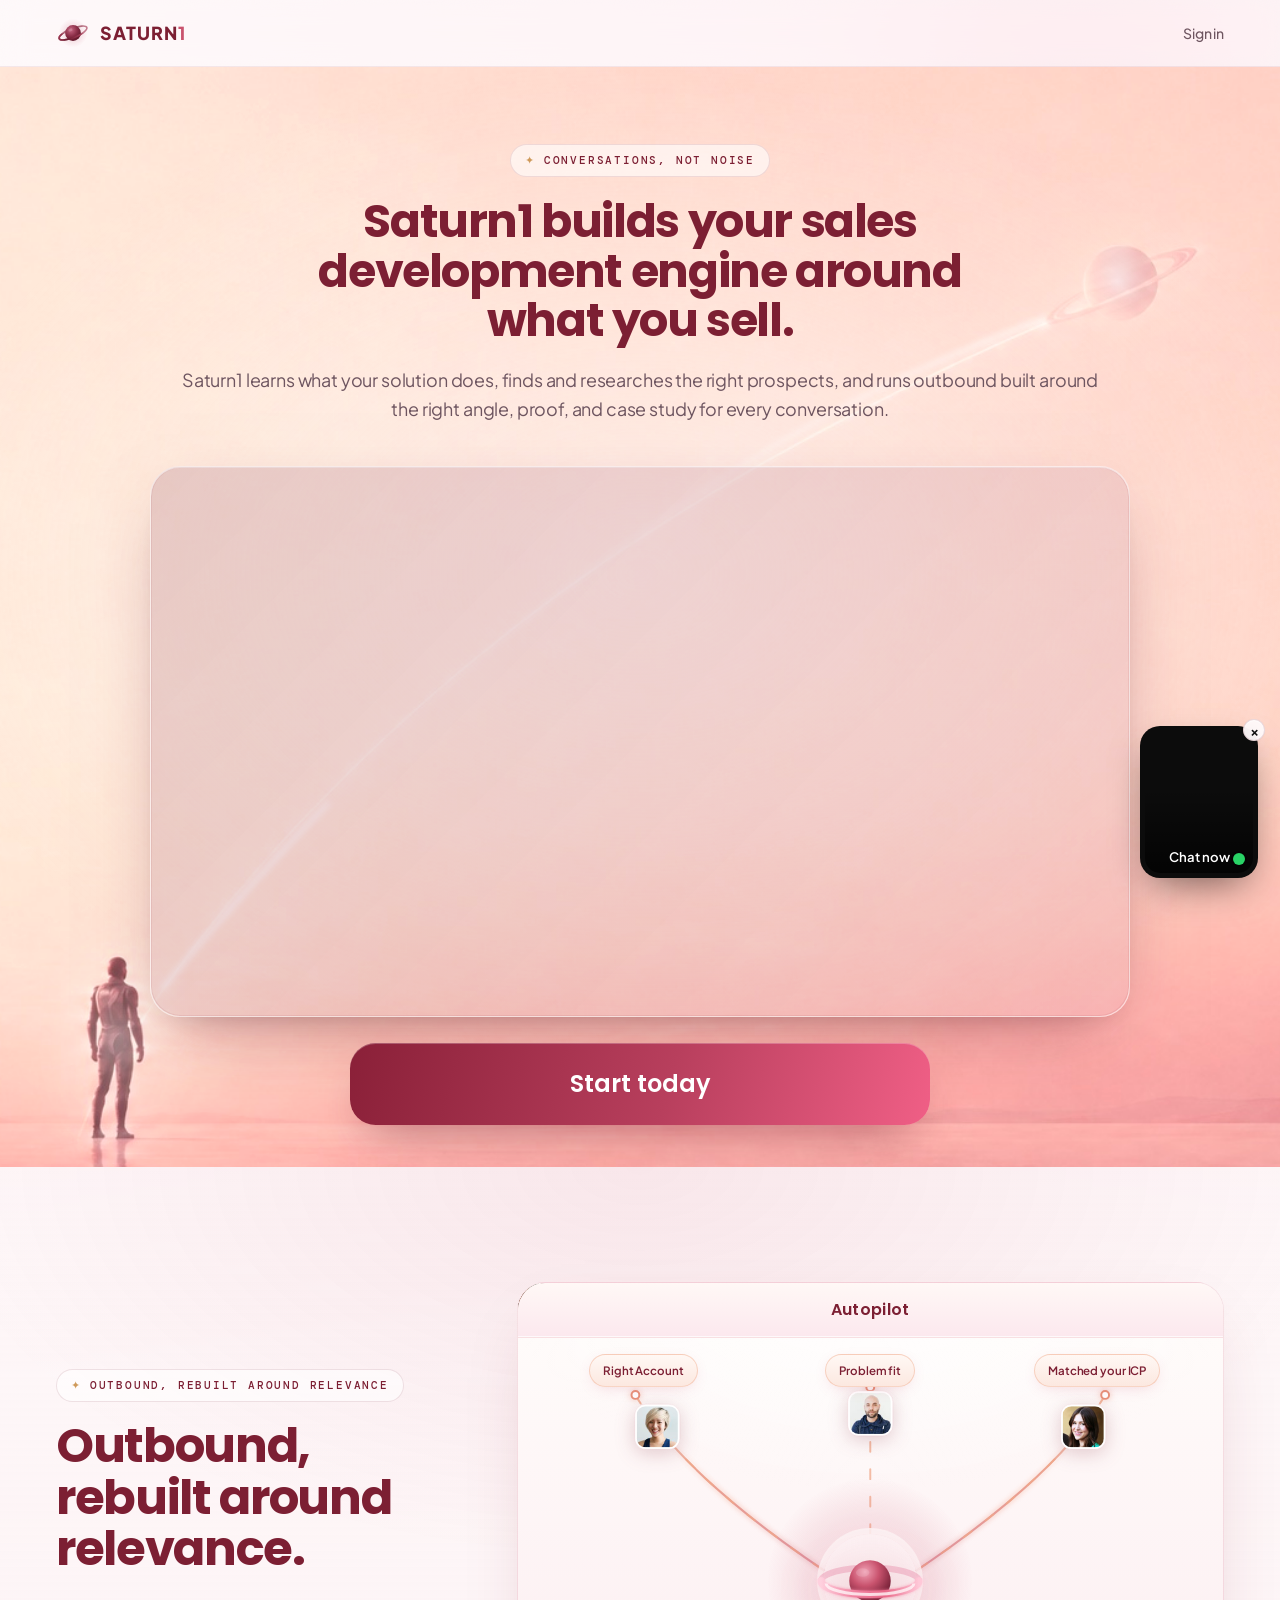
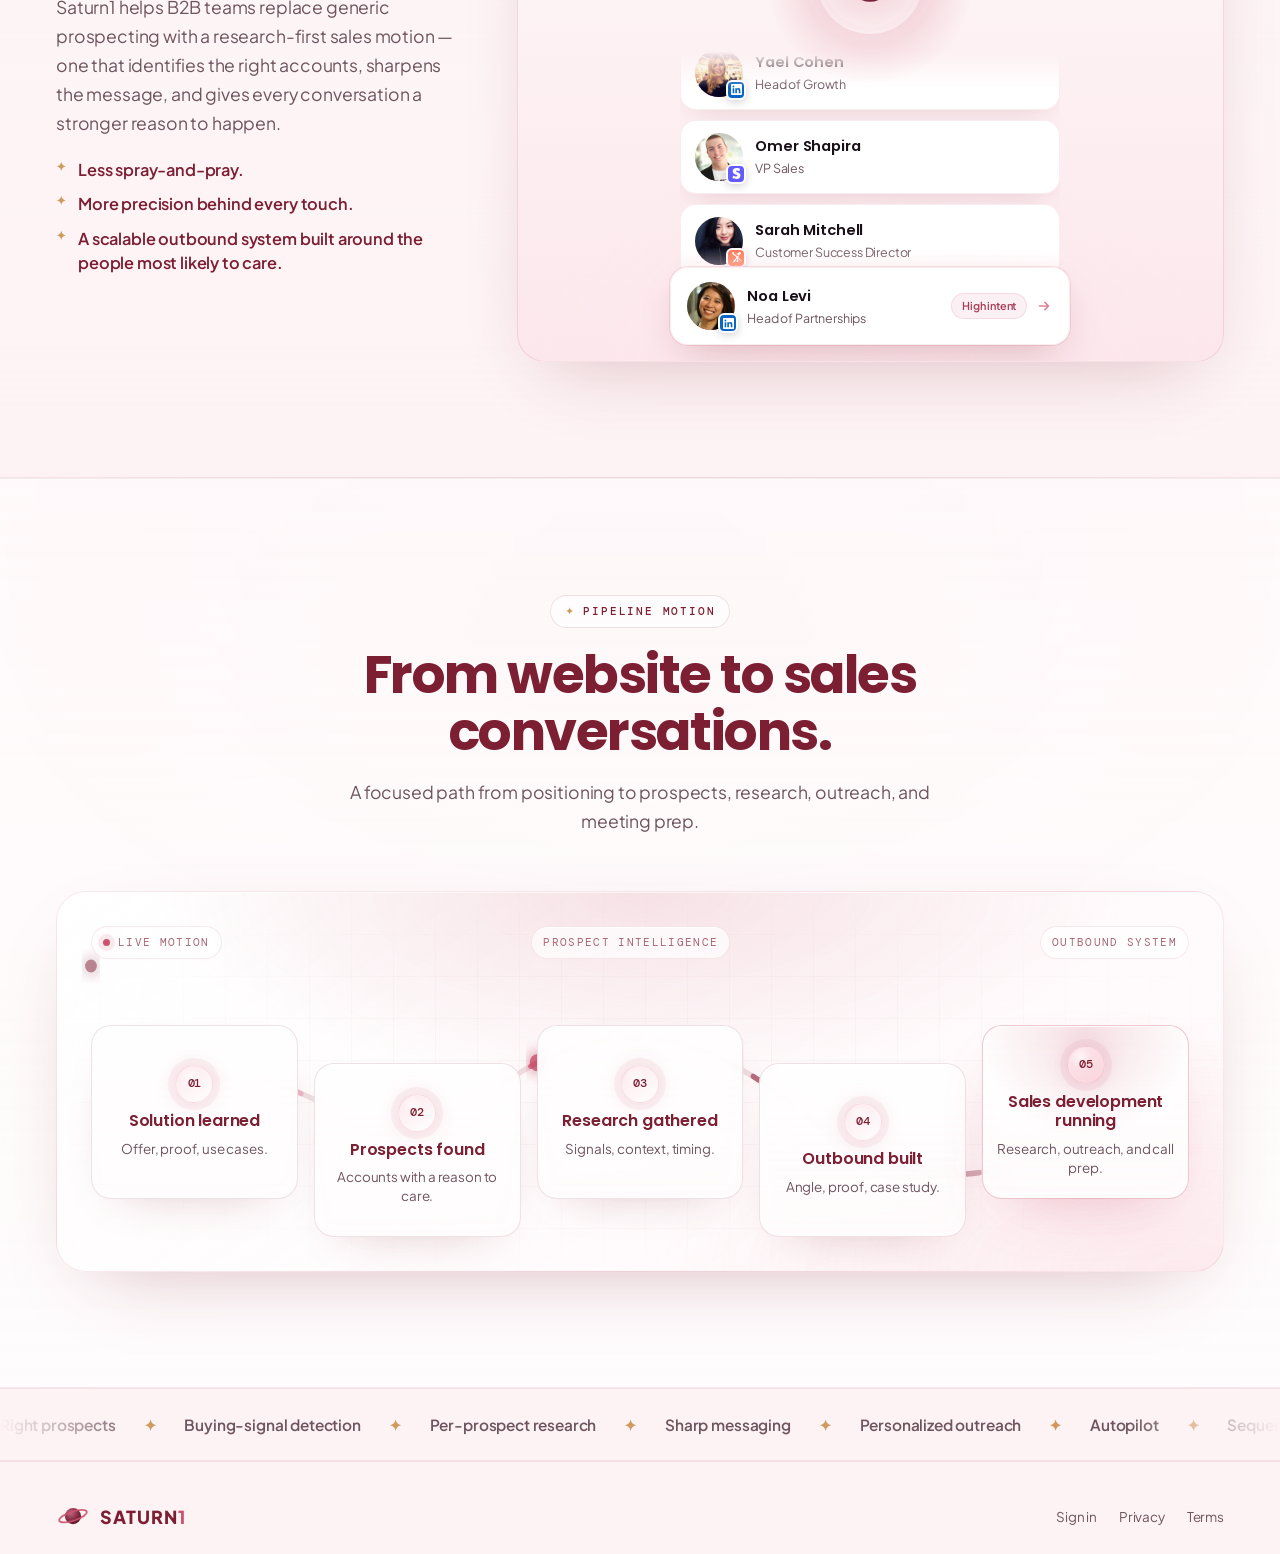
==== commit 9bcff69b: "Make LinkedIn required in Experience Saturn1 modal Co-Authored-By: Claude Opus 4.8 <noreply@anthropi" ====
--- a/index.html
+++ b/index.html
@@ -577,7 +577,7 @@
           <input class="xp__input" type="email" id="xpEmail" name="email" autocomplete="email"
                  placeholder="Enter your business email" required />
           <input class="xp__input" type="url" id="xpLinkedin" name="linkedin" autocomplete="off"
-                 placeholder="LinkedIn profile (optional) — https://linkedin.com/in/…" />
+                 placeholder="Your LinkedIn profile — https://linkedin.com/in/…" required />
           <!-- honeypot: hidden from humans, bots fill it -->
           <input class="xp__hp" type="text" name="website" tabindex="-1" autocomplete="off" aria-hidden="true" />
           <p class="xp__err" id="xpErr" role="alert" hidden></p>
@@ -611,6 +611,6 @@
     </div>
   </div>
 
-  <script src="script.js?v=20260703-1"></script>
+  <script src="script.js?v=20260703-2"></script>
 </body>
 </html>
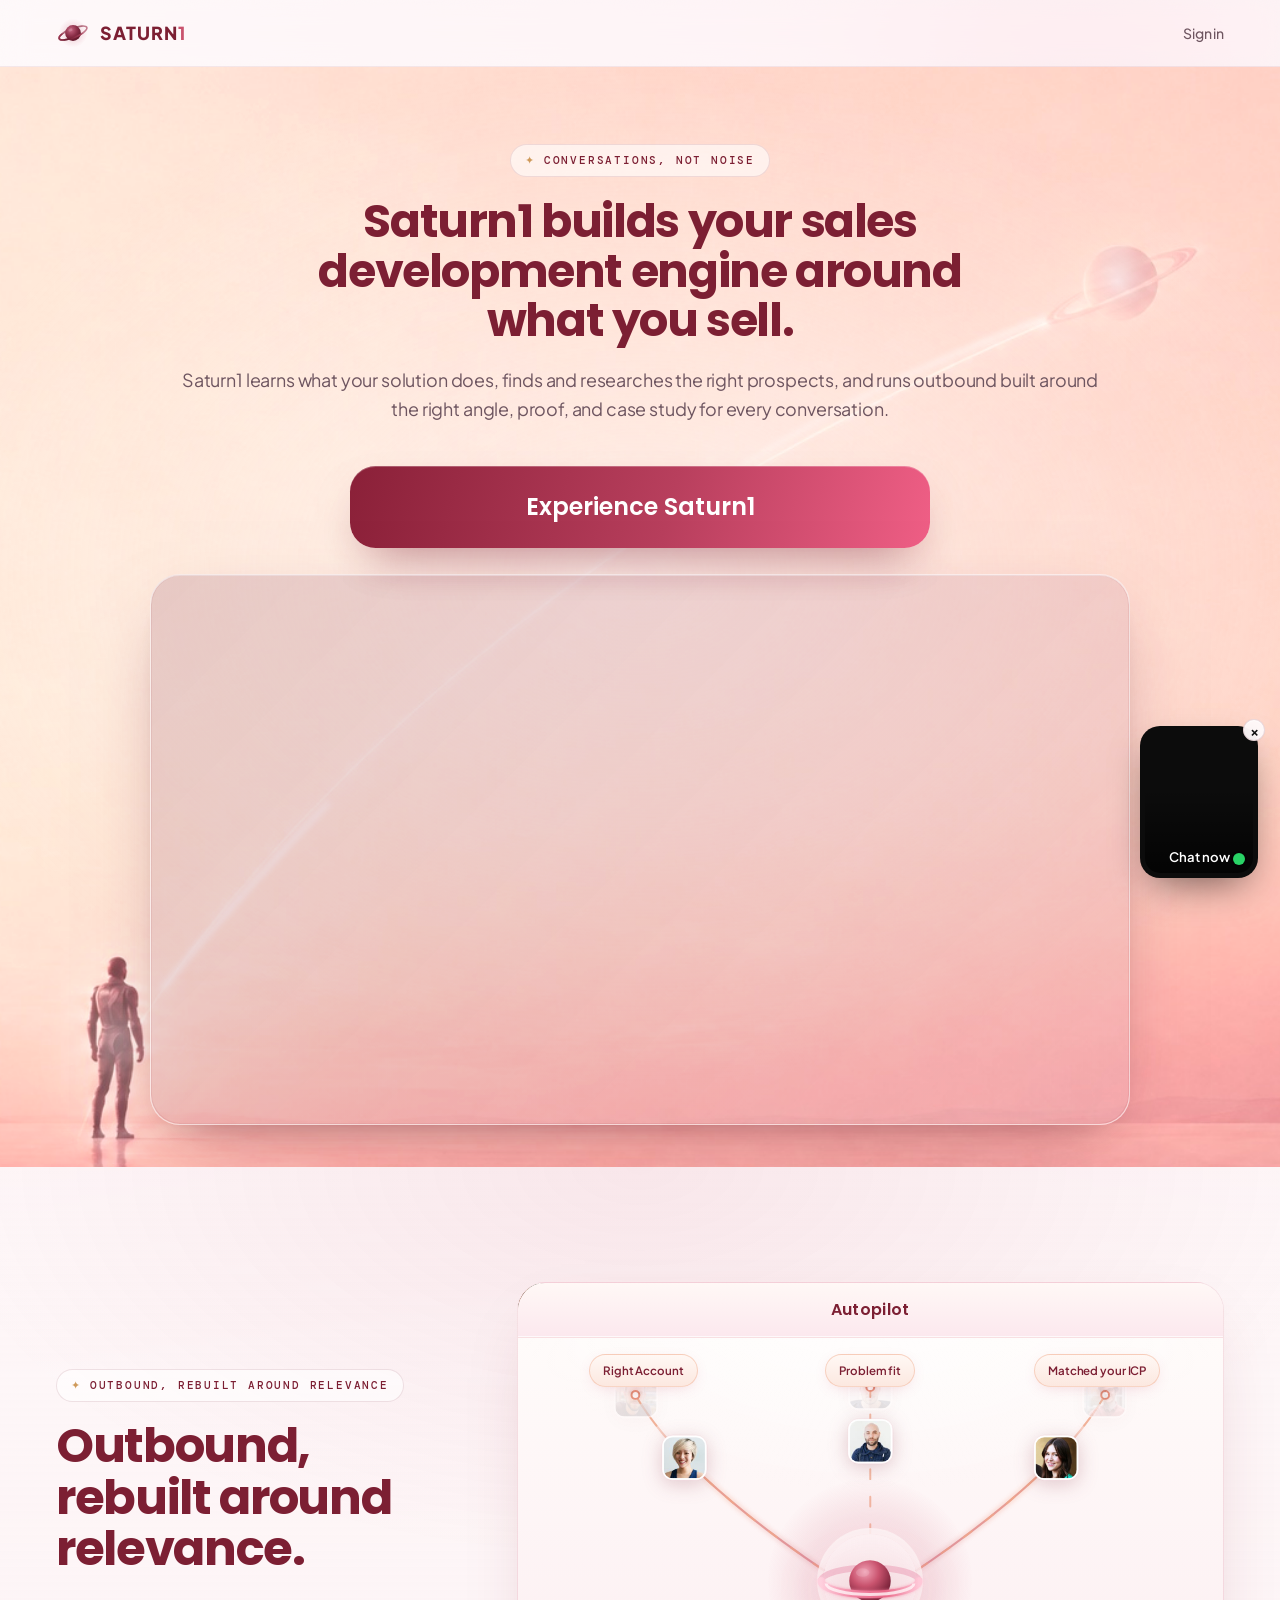
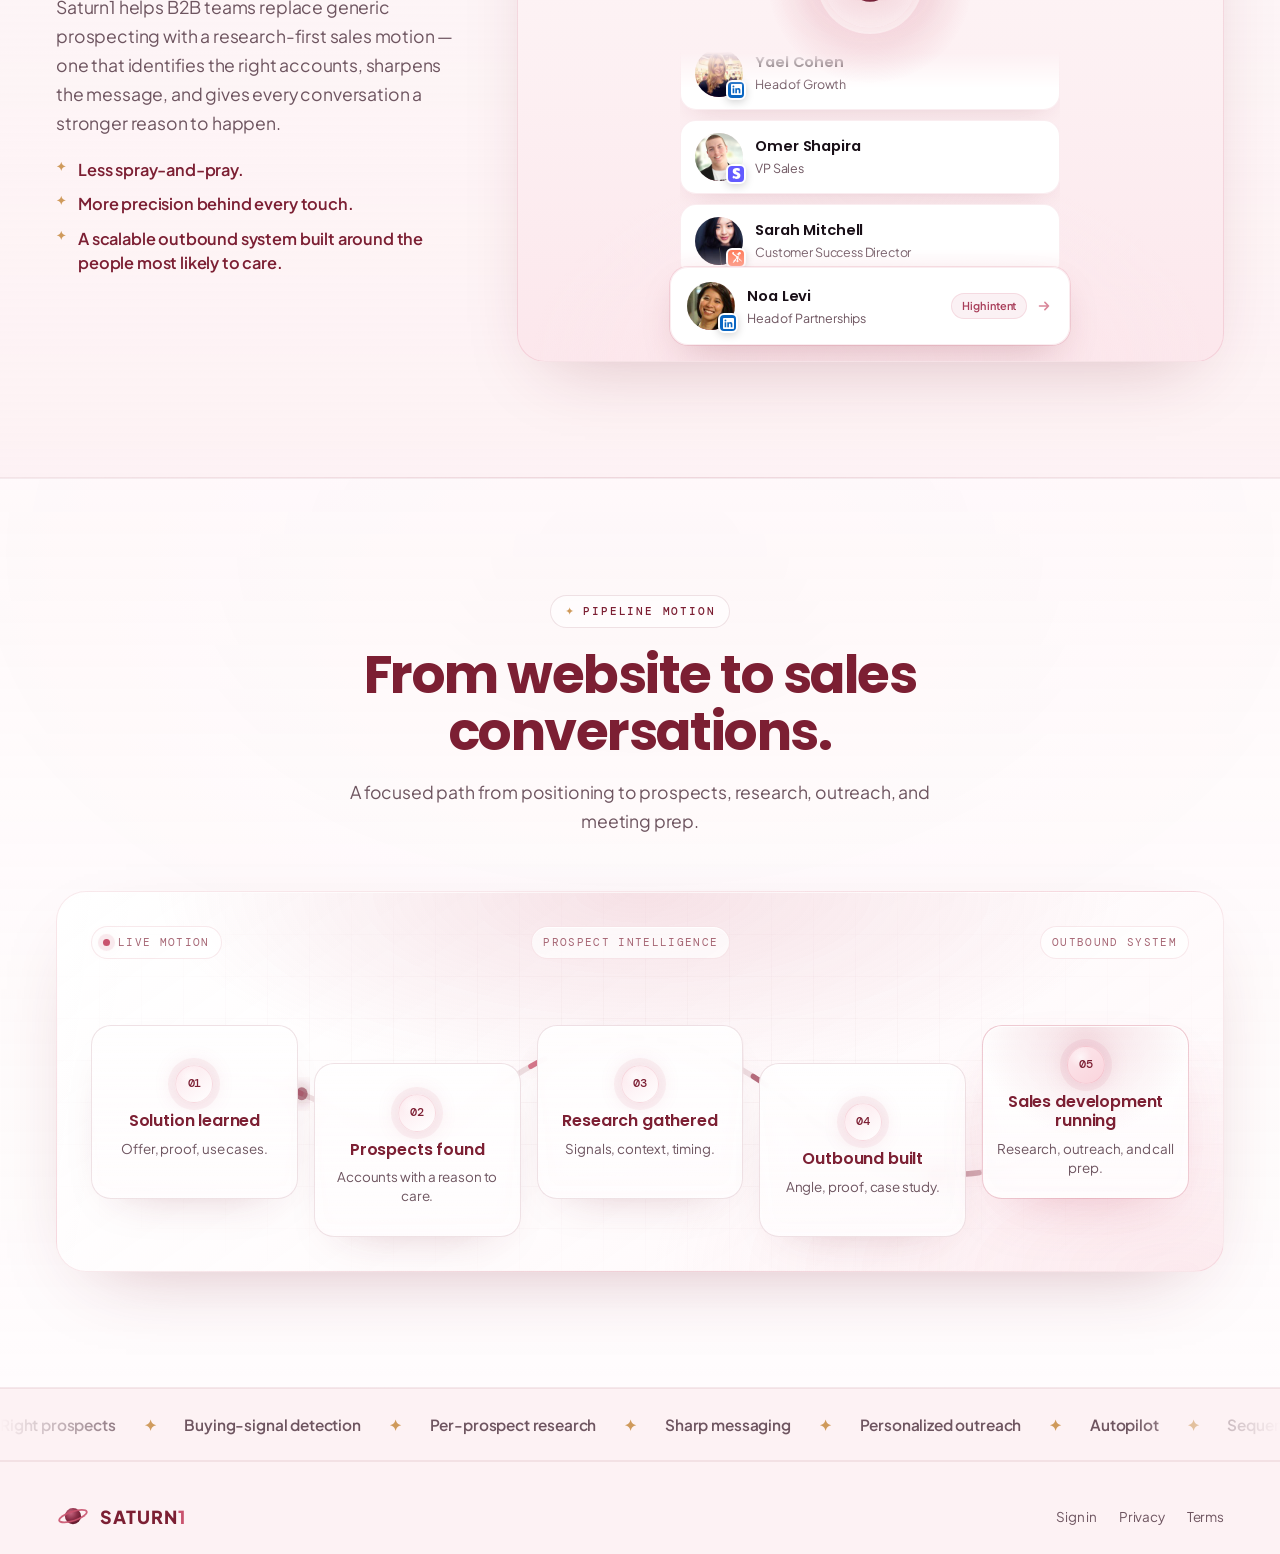
==== commit 0acafc5d: "Hero CTA: move button above video, rename to "Experience Saturn1" Co-Authored-By: Claude Opus 4.8 <n" ====
--- a/index.html
+++ b/index.html
@@ -133,6 +133,9 @@
             and runs outbound built around the right angle, proof, and case study for every conversation.
           </p>
           <div class="hero__demo">
+            <a class="hero__start" id="startToday" href="https://cal.com/meeting-scheduled/30-min-meeting" target="_blank" rel="noopener" data-experience-open>
+              Experience Saturn1
+            </a>
             <div class="hero__video" aria-label="Saturn1 product video">
               <iframe
                 src="https://player.vimeo.com/video/1199909588?badge=0&amp;autopause=0&amp;player_id=0&amp;app_id=58479"
@@ -142,9 +145,6 @@
                 allowfullscreen>
               </iframe>
             </div>
-            <a class="hero__start" id="startToday" href="https://cal.com/meeting-scheduled/30-min-meeting" target="_blank" rel="noopener" data-experience-open>
-              Start today
-            </a>
           </div>
         </div>
       </div>
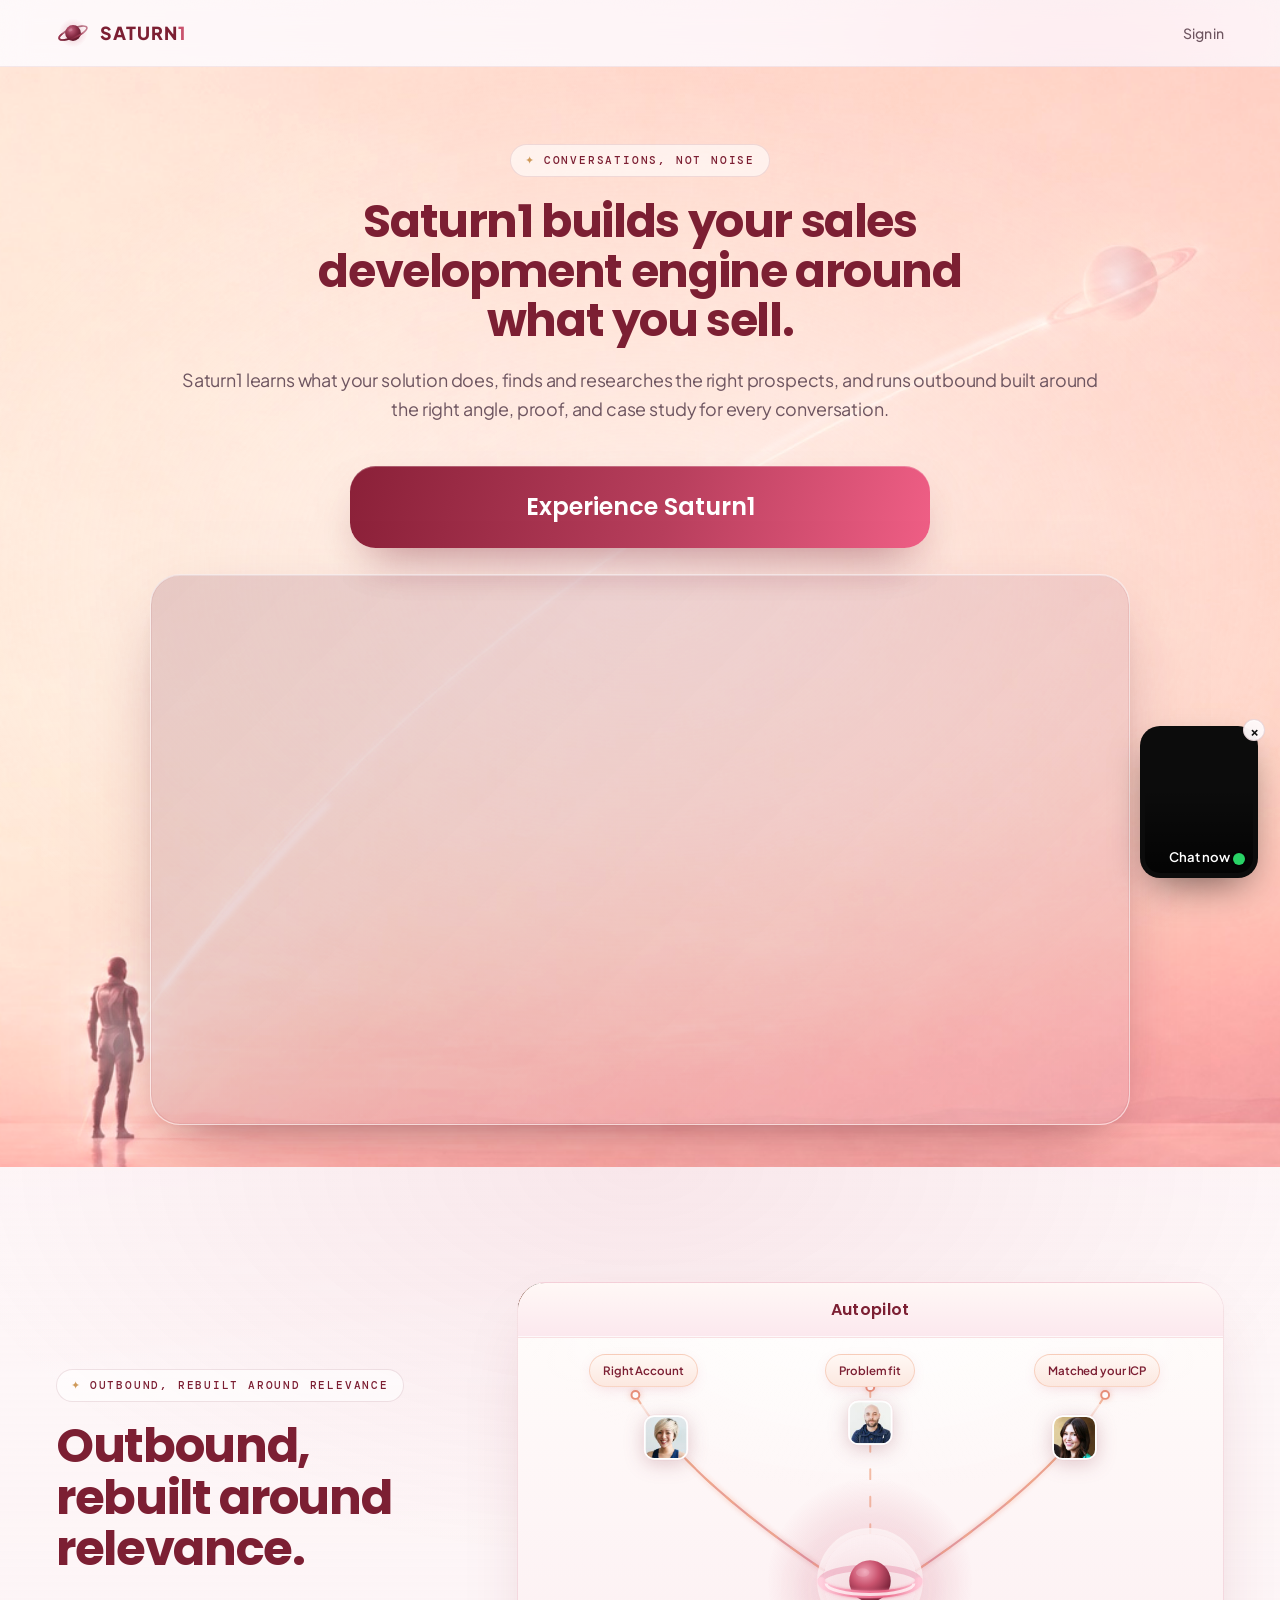
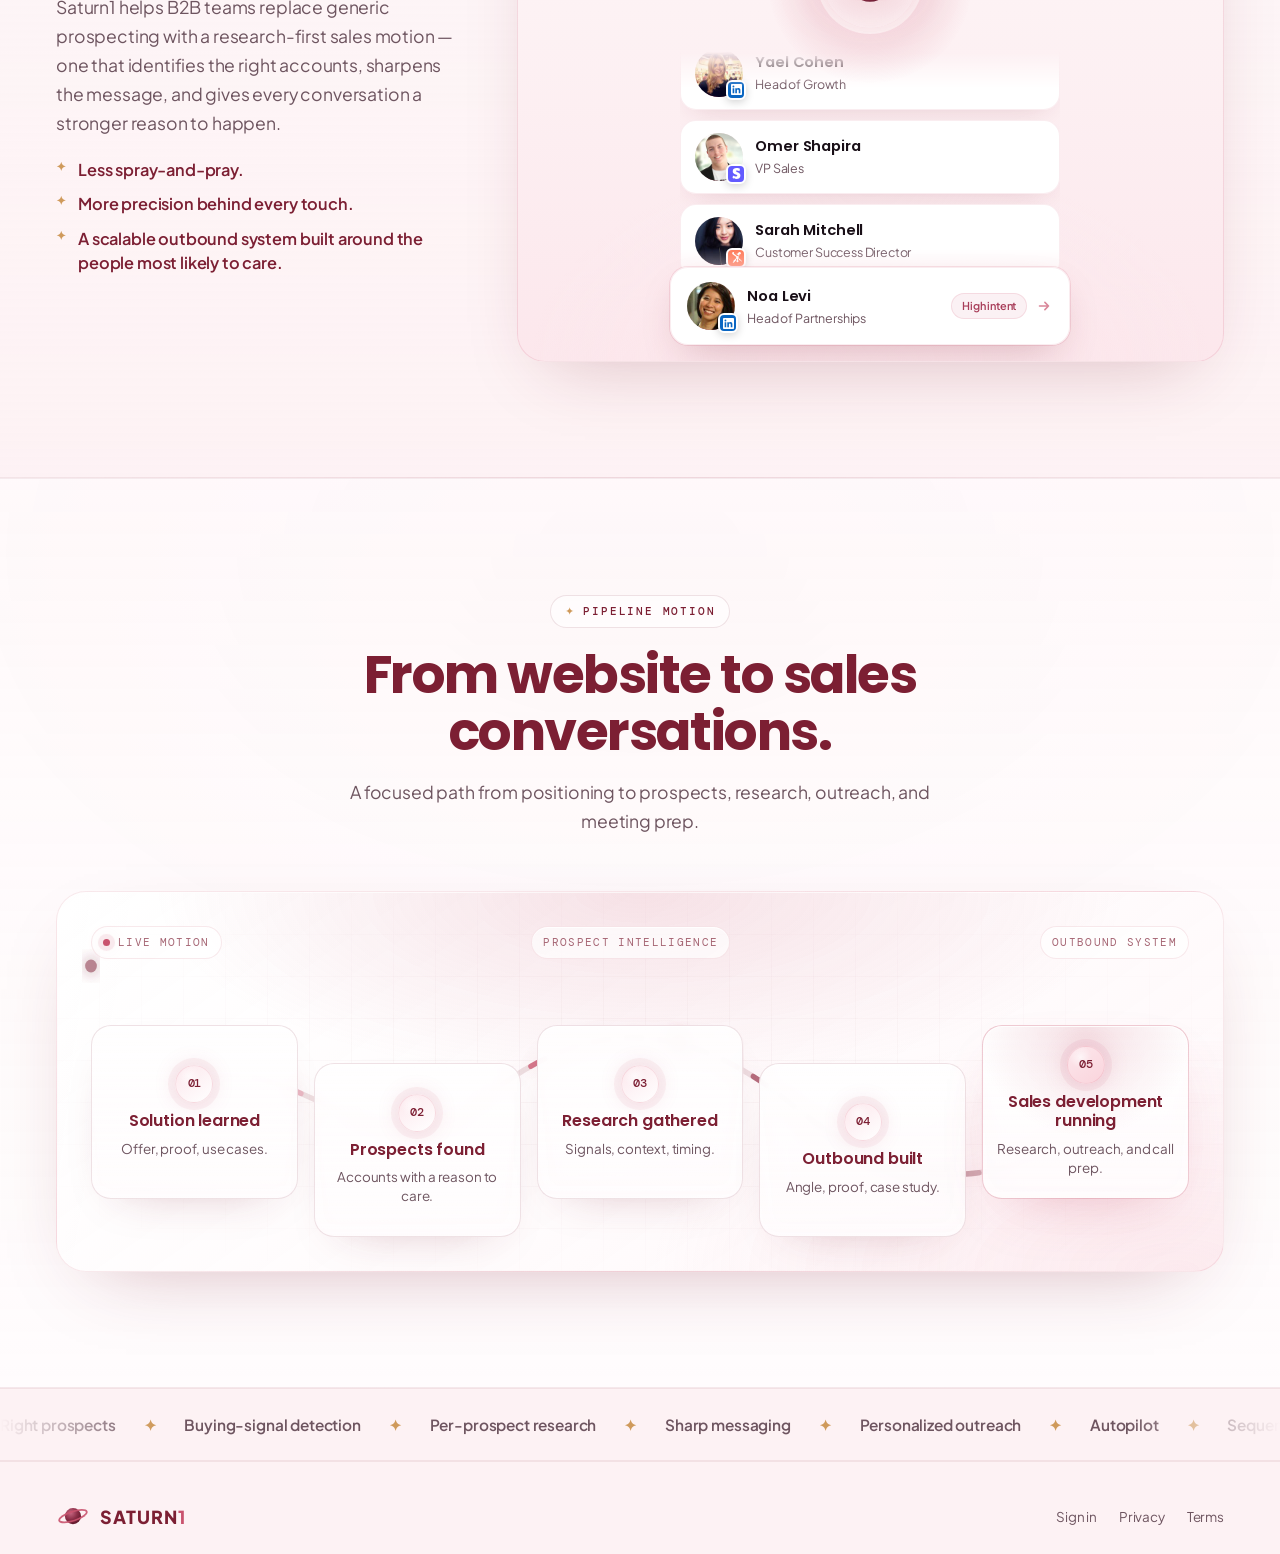
==== commit b2444756: "SEO: add social preview card + complete meta tags for link sharing - Add branded 1200x630 og-cover.j" ====
--- a/index.html
+++ b/index.html
@@ -3,14 +3,45 @@
 <head>
   <meta charset="utf-8" />
   <meta name="viewport" content="width=device-width, initial-scale=1, viewport-fit=cover" />
-  <title>Saturn1 — Right Prospects. Relevant Messaging. Personalized Outreach.</title>
-  <meta name="description" content="Saturn1 helps founders turn what they solve into conversations with the right people — by learning your business, finding relevant prospects, and turning that context into personalized outbound." />
-  <meta name="theme-color" content="#fdf2f4" />
+  <title>Saturn1 — AI Outbound Built Around What You Sell</title>
+  <meta name="description" content="Saturn1 learns your business, finds the prospects most likely to need you, and turns that context into personalized outbound — conversations, not noise." />
+  <meta name="theme-color" content="#5e1626" />
+  <meta name="robots" content="index, follow, max-image-preview:large, max-snippet:-1" />
+  <link rel="canonical" href="https://saturn1.ai/" />
 
   <!-- Open Graph -->
-  <meta property="og:title" content="Saturn1 — Outbound that reaches the right people" />
+  <meta property="og:site_name" content="Saturn1" />
+  <meta property="og:type" content="website" />
+  <meta property="og:url" content="https://saturn1.ai/" />
+  <meta property="og:title" content="Saturn1 — Outbound built around what you sell" />
   <meta property="og:description" content="Saturn1 learns your business, finds the prospects most likely to need you, and turns that context into personalized outreach." />
-  <meta property="og:type" content="website" />
+  <meta property="og:image" content="https://saturn1.ai/assets/og-cover.jpg?v=20260705" />
+  <meta property="og:image:secure_url" content="https://saturn1.ai/assets/og-cover.jpg?v=20260705" />
+  <meta property="og:image:type" content="image/jpeg" />
+  <meta property="og:image:width" content="1200" />
+  <meta property="og:image:height" content="630" />
+  <meta property="og:image:alt" content="Saturn1 — outbound built around what you sell" />
+  <meta property="og:locale" content="en_US" />
+
+  <!-- Twitter / X card -->
+  <meta name="twitter:card" content="summary_large_image" />
+  <meta name="twitter:title" content="Saturn1 — Outbound built around what you sell" />
+  <meta name="twitter:description" content="Saturn1 learns your business, finds the prospects most likely to need you, and turns that context into personalized outreach." />
+  <meta name="twitter:image" content="https://saturn1.ai/assets/og-cover.jpg?v=20260705" />
+  <meta name="twitter:image:alt" content="Saturn1 — outbound built around what you sell" />
+
+  <!-- Structured data -->
+  <script type="application/ld+json">
+  {
+    "@context": "https://schema.org",
+    "@type": "Organization",
+    "name": "Saturn1",
+    "url": "https://saturn1.ai/",
+    "logo": "https://saturn1.ai/assets/og-cover.jpg",
+    "description": "Saturn1 learns your business, finds the prospects most likely to need you, and turns that context into personalized outbound.",
+    "sameAs": ["https://reach.meeting-scheduled.com"]
+  }
+  </script>
 
   <!-- Favicon: little ringed planet -->
   <link rel="icon" href="data:image/svg+xml,%3Csvg xmlns='http://www.w3.org/2000/svg' viewBox='0 0 40 40'%3E%3Cdefs%3E%3CradialGradient id='p' cx='0.36' cy='0.3' r='0.8'%3E%3Cstop offset='0' stop-color='%23c76681'/%3E%3Cstop offset='0.5' stop-color='%238c2f48'/%3E%3Cstop offset='1' stop-color='%23551222'/%3E%3C/radialGradient%3E%3ClinearGradient id='r' x1='0' y1='0' x2='1' y2='0.35'%3E%3Cstop offset='0' stop-color='%23a8425c'/%3E%3Cstop offset='0.5' stop-color='%236c1a2e'/%3E%3Cstop offset='1' stop-color='%23a8425c'/%3E%3C/linearGradient%3E%3CclipPath id='c'%3E%3Crect x='0' y='20.5' width='40' height='19.5'/%3E%3C/clipPath%3E%3C/defs%3E%3Cg transform='rotate(-22 20 20)'%3E%3Cellipse cx='20' cy='20' rx='17.5' ry='5.4' fill='none' stroke='url(%23r)' stroke-width='2.4' opacity='0.7'/%3E%3C/g%3E%3Ccircle cx='20' cy='20' r='9.6' fill='url(%23p)'/%3E%3Cellipse cx='16.8' cy='16.4' rx='2.6' ry='1.7' fill='%23fff' opacity='0.2' transform='rotate(-22 16.8 16.4)'/%3E%3Cg clip-path='url(%23c)'%3E%3Cg transform='rotate(-22 20 20)'%3E%3Cellipse cx='20' cy='20' rx='17.5' ry='5.4' fill='none' stroke='url(%23r)' stroke-width='2.4'/%3E%3C/g%3E%3C/g%3E%3C/svg%3E" />
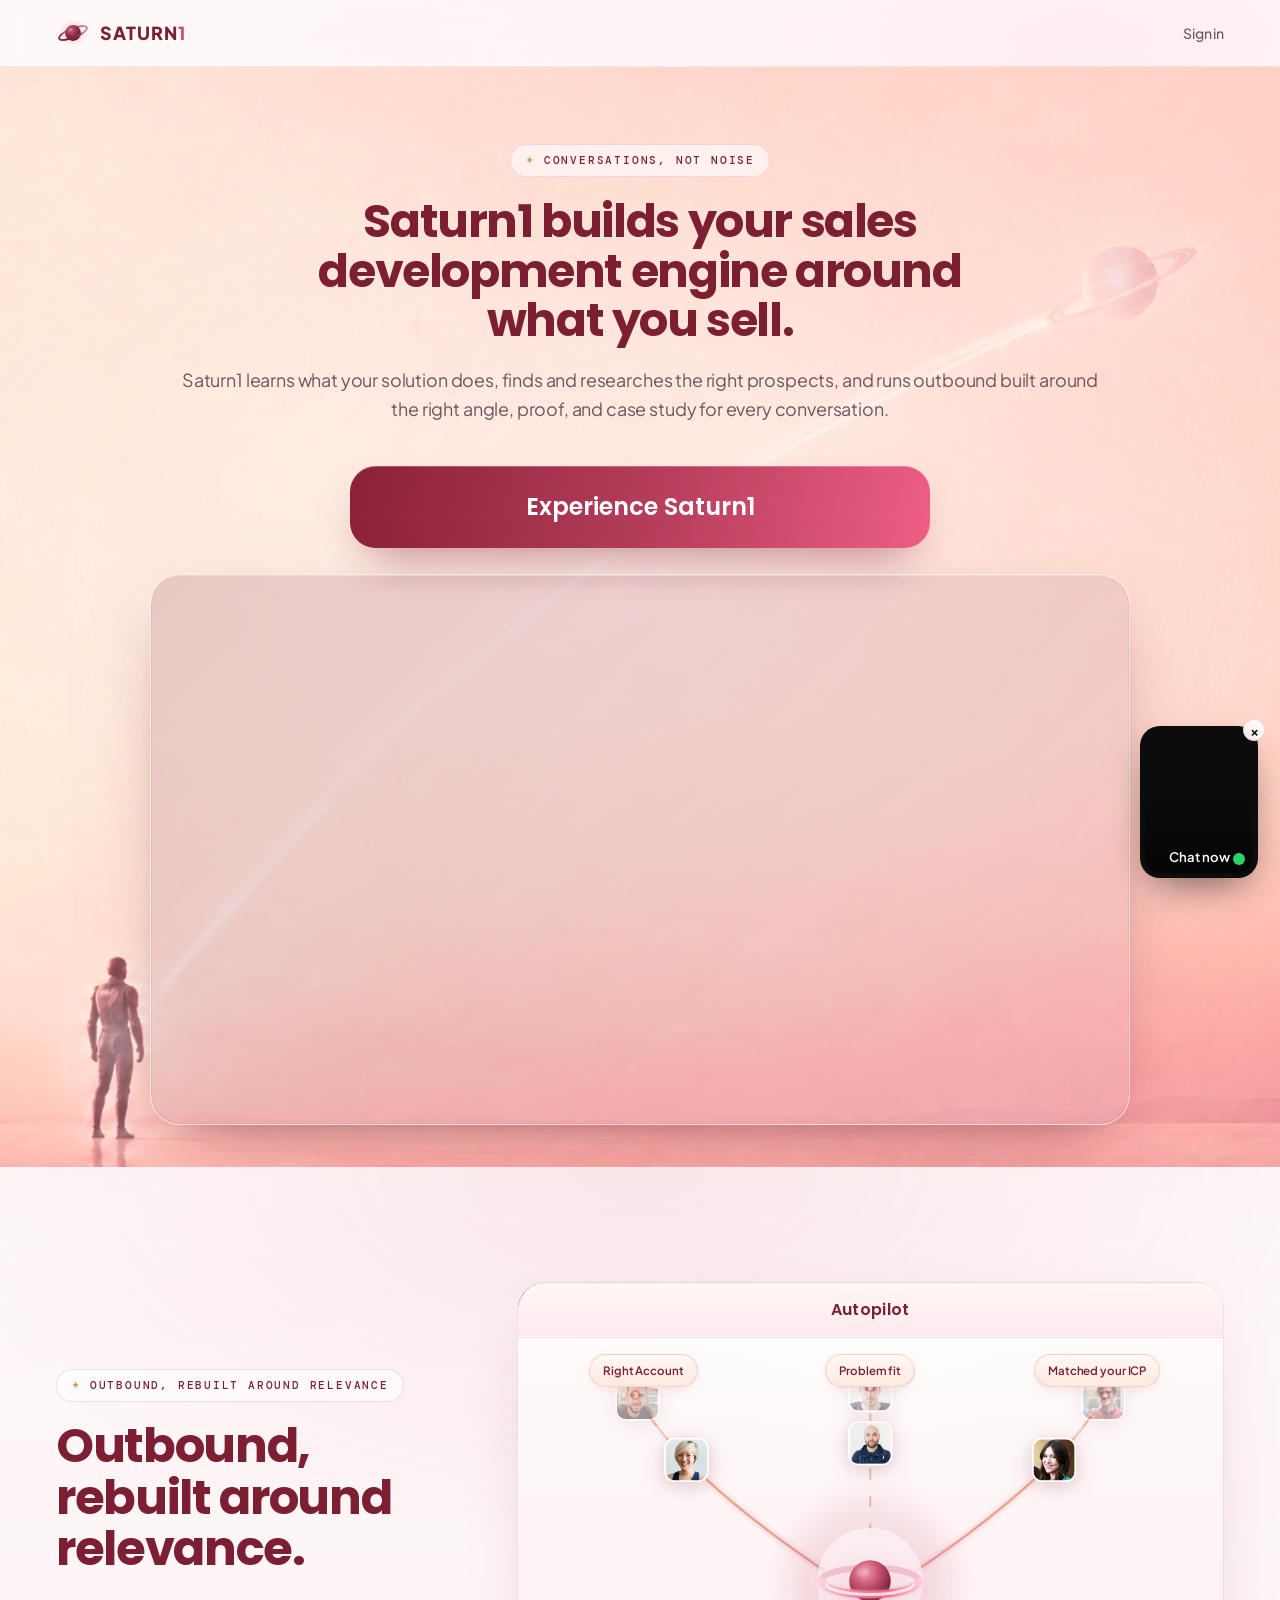
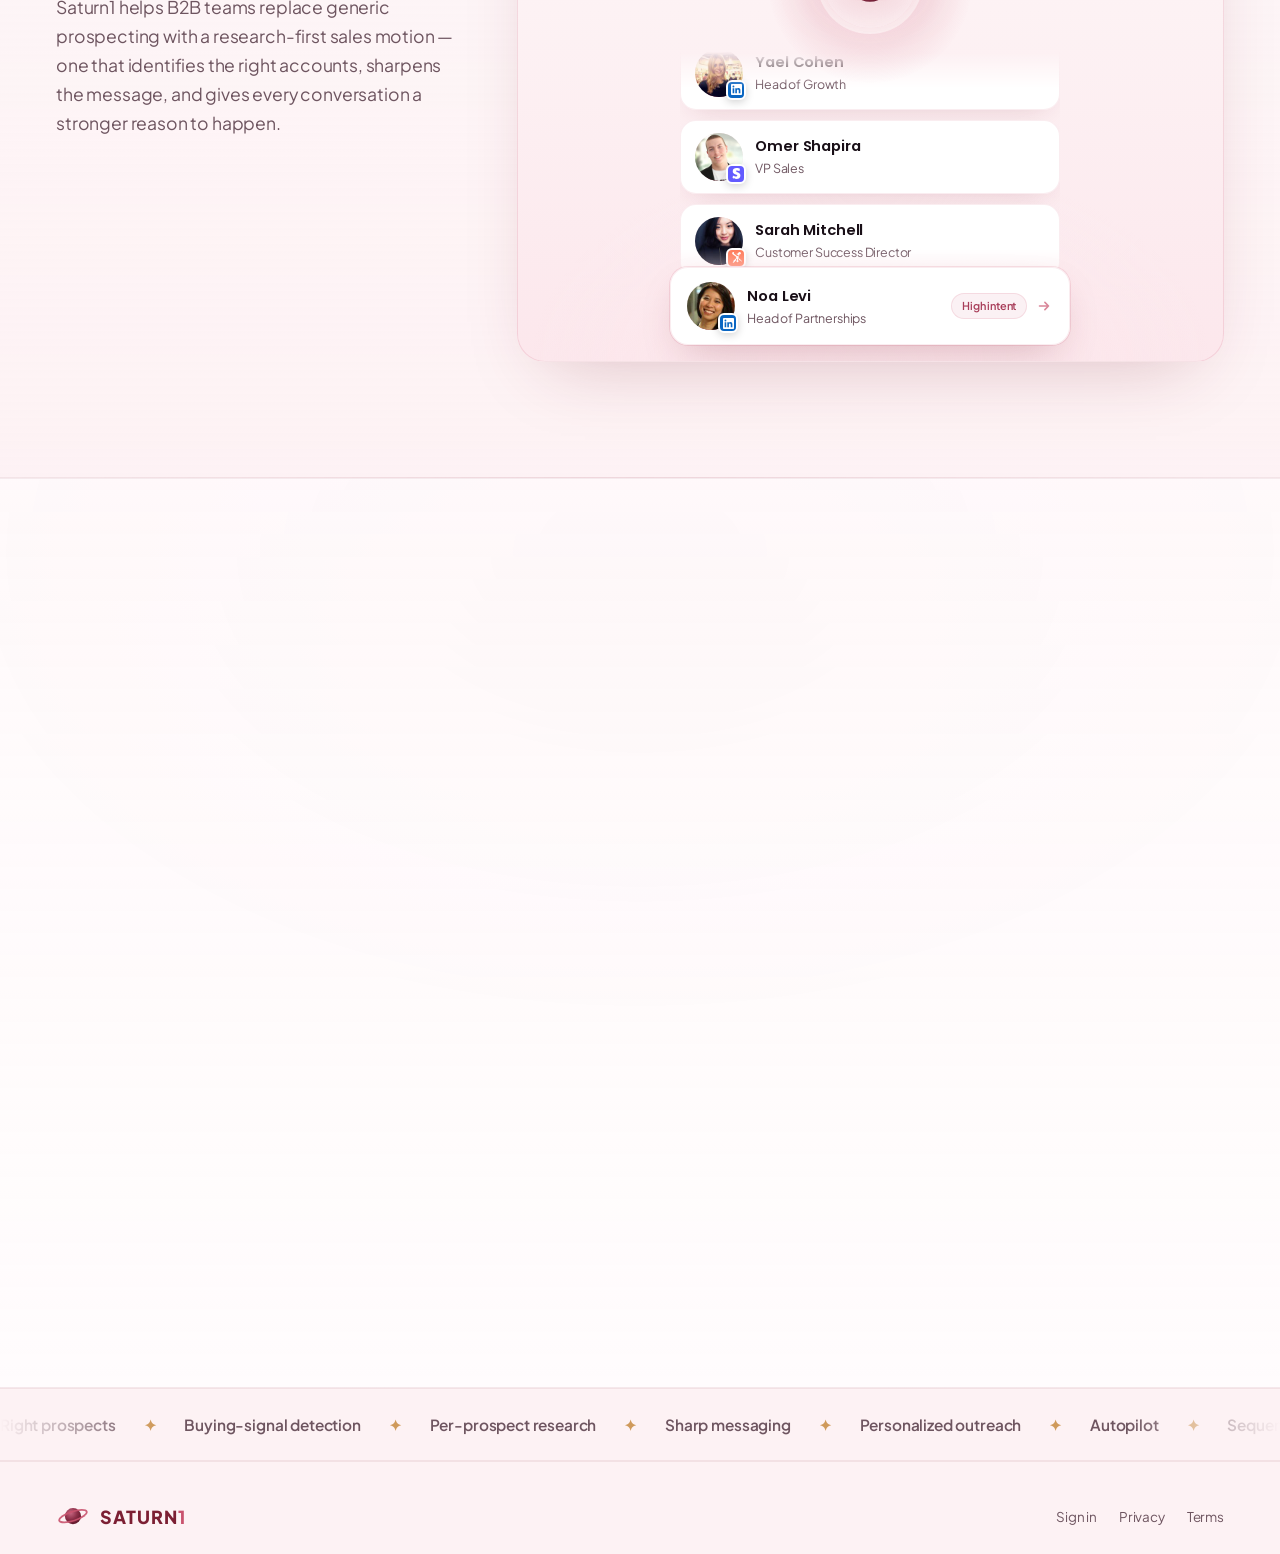
==== commit ab553d07: "SEO: brighter social preview card (bold wordmark, rose bg, CTA) Replace dark card with light rose bg" ====
--- a/index.html
+++ b/index.html
@@ -15,8 +15,8 @@
   <meta property="og:url" content="https://saturn1.ai/" />
   <meta property="og:title" content="Saturn1 — Outbound built around what you sell" />
   <meta property="og:description" content="Saturn1 learns your business, finds the prospects most likely to need you, and turns that context into personalized outreach." />
-  <meta property="og:image" content="https://saturn1.ai/assets/og-cover.jpg?v=20260705" />
-  <meta property="og:image:secure_url" content="https://saturn1.ai/assets/og-cover.jpg?v=20260705" />
+  <meta property="og:image" content="https://saturn1.ai/assets/og-cover.jpg?v=20260705-2" />
+  <meta property="og:image:secure_url" content="https://saturn1.ai/assets/og-cover.jpg?v=20260705-2" />
   <meta property="og:image:type" content="image/jpeg" />
   <meta property="og:image:width" content="1200" />
   <meta property="og:image:height" content="630" />
@@ -27,7 +27,7 @@
   <meta name="twitter:card" content="summary_large_image" />
   <meta name="twitter:title" content="Saturn1 — Outbound built around what you sell" />
   <meta name="twitter:description" content="Saturn1 learns your business, finds the prospects most likely to need you, and turns that context into personalized outreach." />
-  <meta name="twitter:image" content="https://saturn1.ai/assets/og-cover.jpg?v=20260705" />
+  <meta name="twitter:image" content="https://saturn1.ai/assets/og-cover.jpg?v=20260705-2" />
   <meta name="twitter:image:alt" content="Saturn1 — outbound built around what you sell" />
 
   <!-- Structured data -->
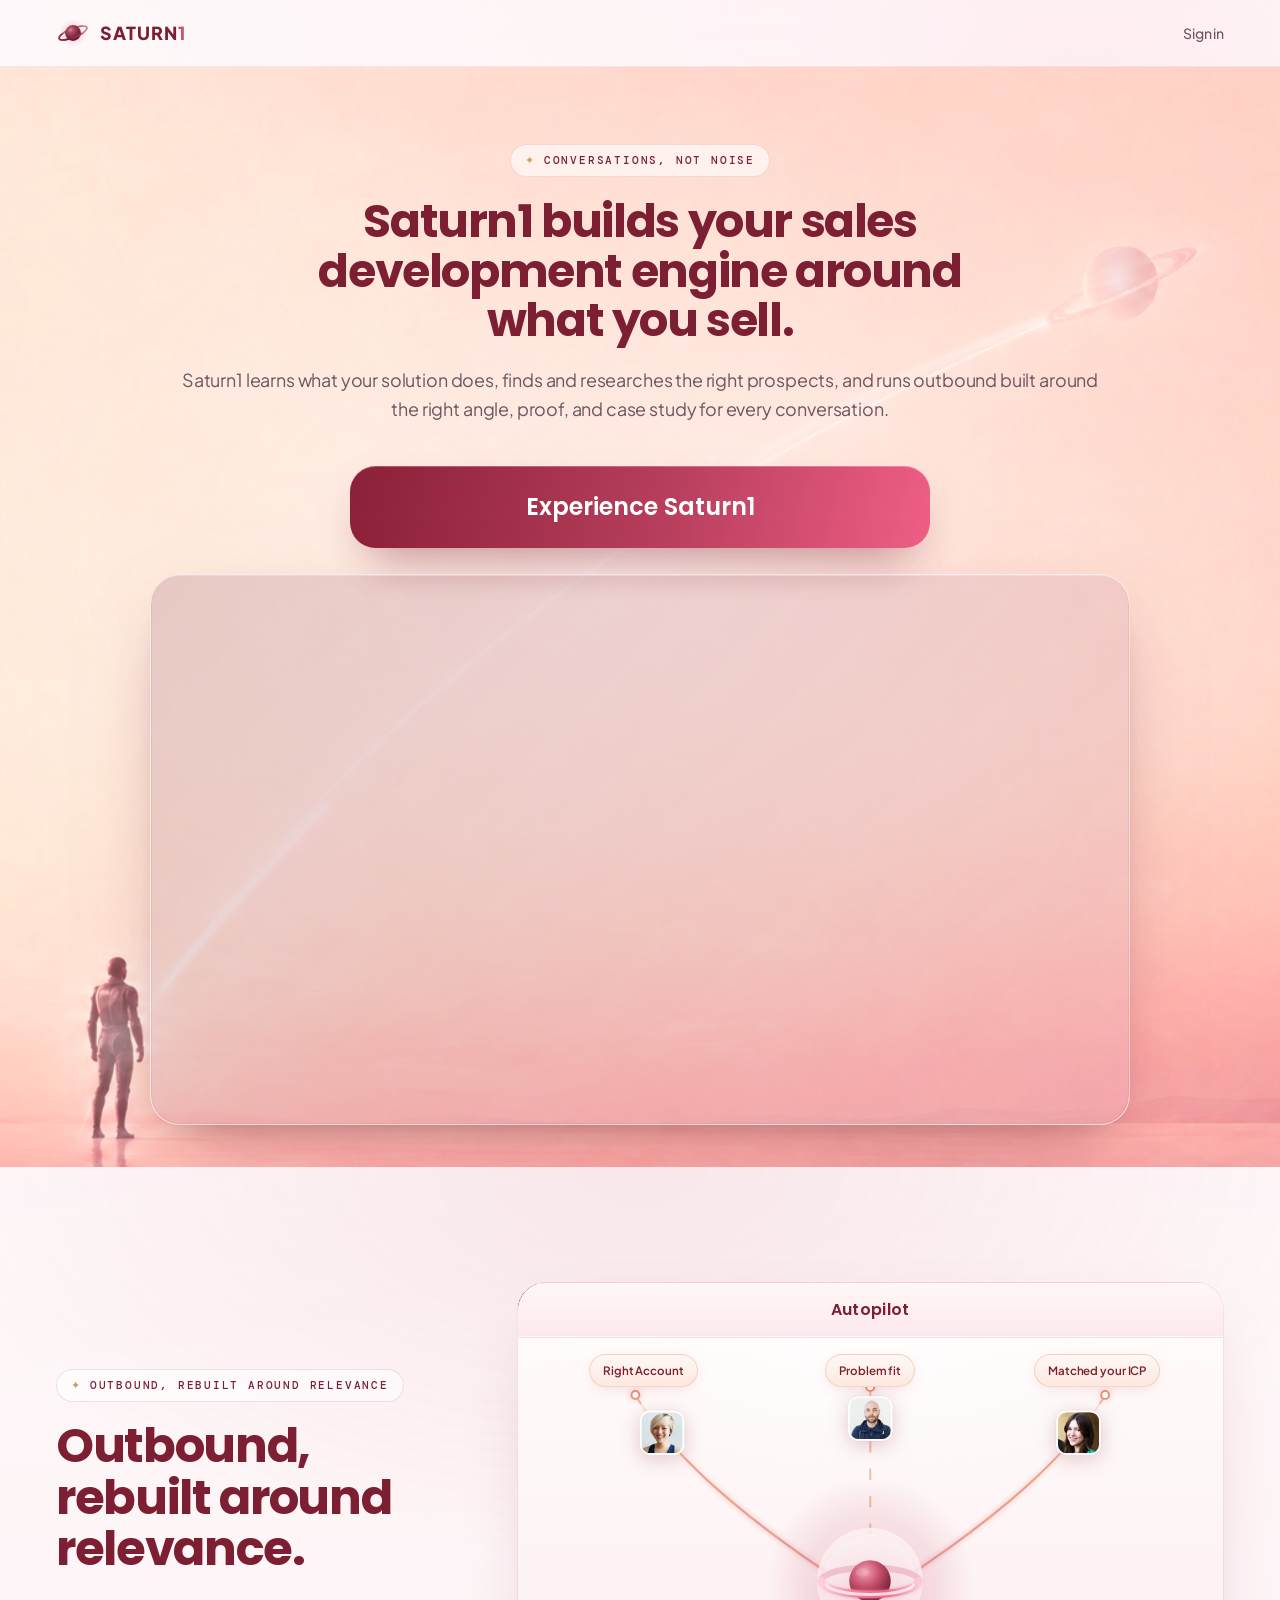
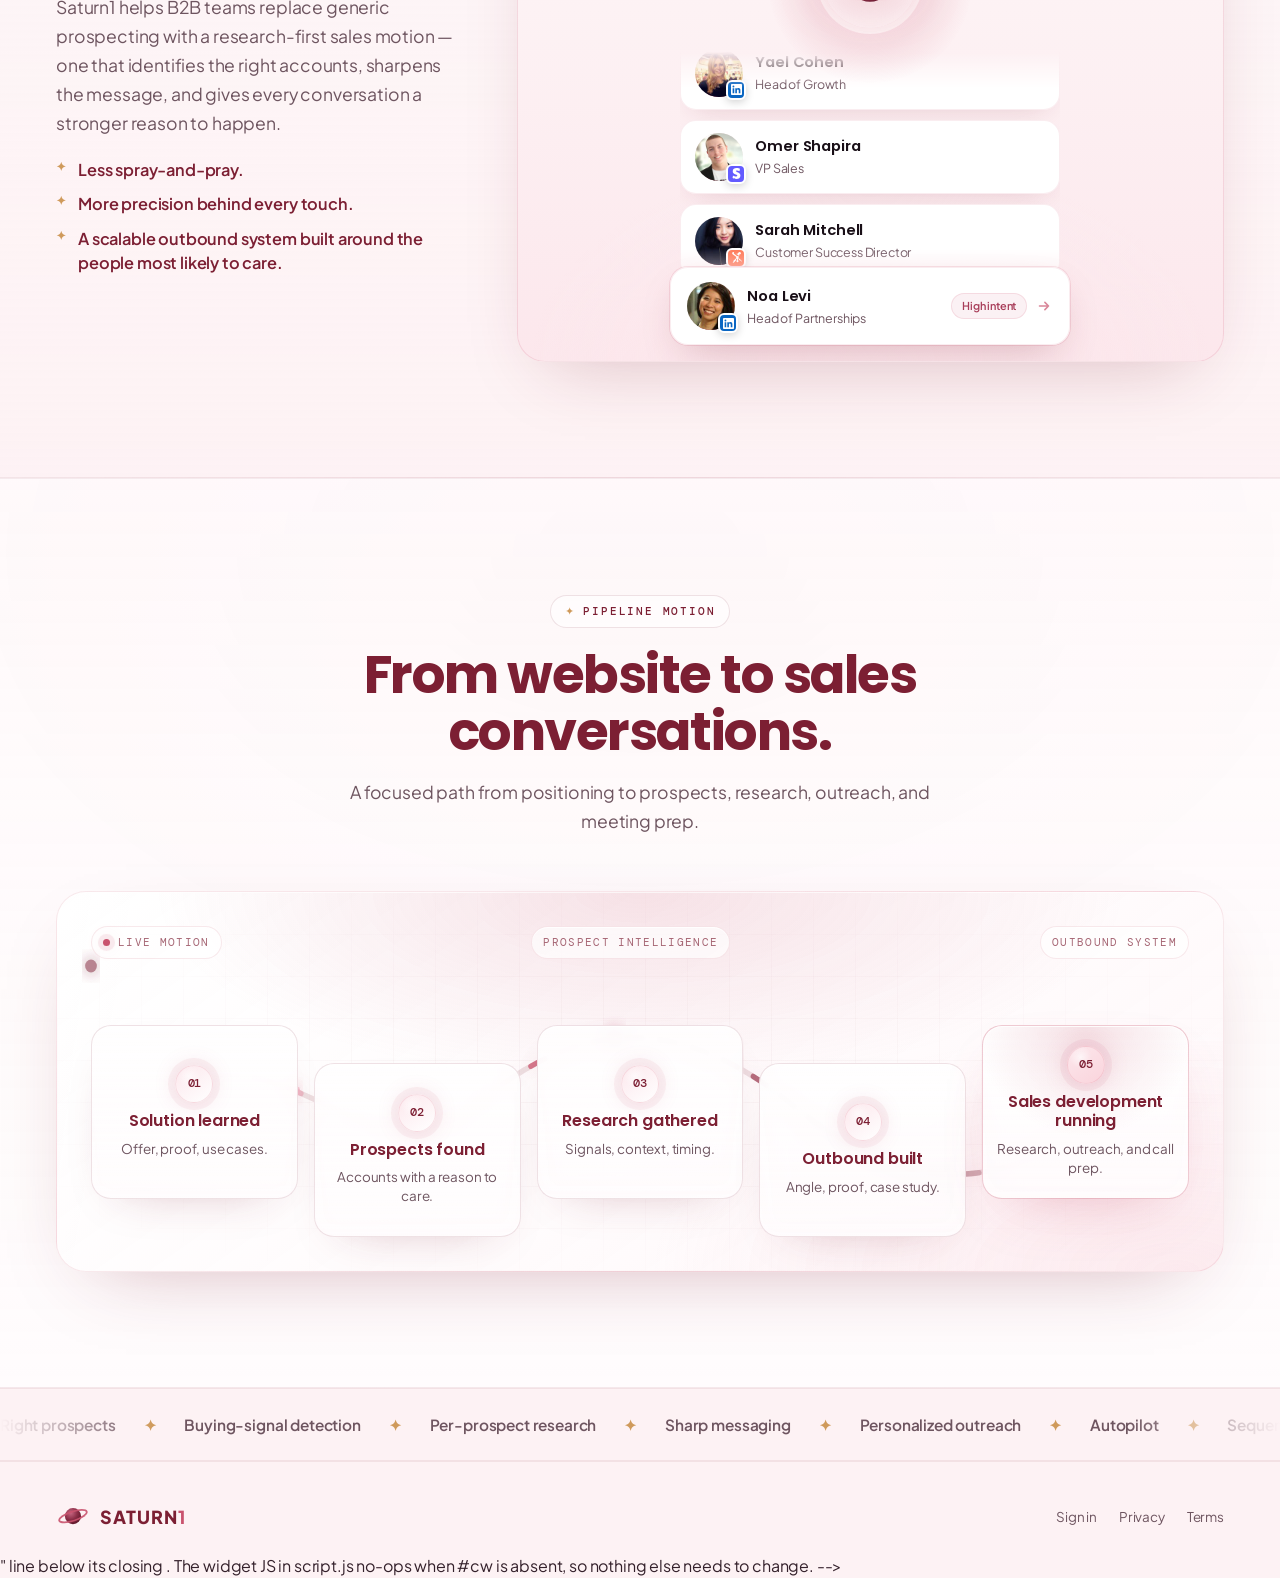
==== commit c696c74f: "Hide live video contact widget on saturn1.ai Wrap the #cw 'Chat now' founder video widget in an HTML" ====
--- a/index.html
+++ b/index.html
@@ -554,7 +554,12 @@
   <!-- Crisp chat (same inbox as meeting-scheduled); launcher hidden, opened from the widget's Chat button -->
   <script>window.$crisp=[];window.CRISP_WEBSITE_ID="345c5509-5794-4f9b-9fca-729075f9eea3";(function(){var d=document,c=d.createElement("script");c.src="https://client.crisp.chat/l.js";c.async=1;d.getElementsByTagName("head")[0].appendChild(c);})();window.$crisp.push(["do","chat:hide"]);window.$crisp.push(["on","chat:closed",function(){window.$crisp.push(["do","chat:hide"]);}]);</script>
 
-  <!-- ───────── live video contact widget ───────── -->
+  <!-- ───────── live video contact widget (temporarily hidden) ─────────
+       To re-enable, delete the "<!--" line above the <div id="cw"> and the
+       "-->" line below its closing </div>. The widget JS in script.js no-ops
+       when #cw is absent, so nothing else needs to change.
+  -->
+  <!--
   <div class="cw" id="cw">
     <button class="cw__dismiss" id="cwDismiss" type="button" aria-label="Hide chat widget">&times;</button>
     <button class="cw__bubble" id="cwBubble" type="button" aria-label="Talk to Saturn1">
@@ -583,6 +588,8 @@
       </div>
     </div>
   </div>
+  -->
+
 
   <!-- ───────────── Experience Saturn1 modal (Start today) ───────────── -->
   <div class="xp" id="xp" aria-hidden="true">
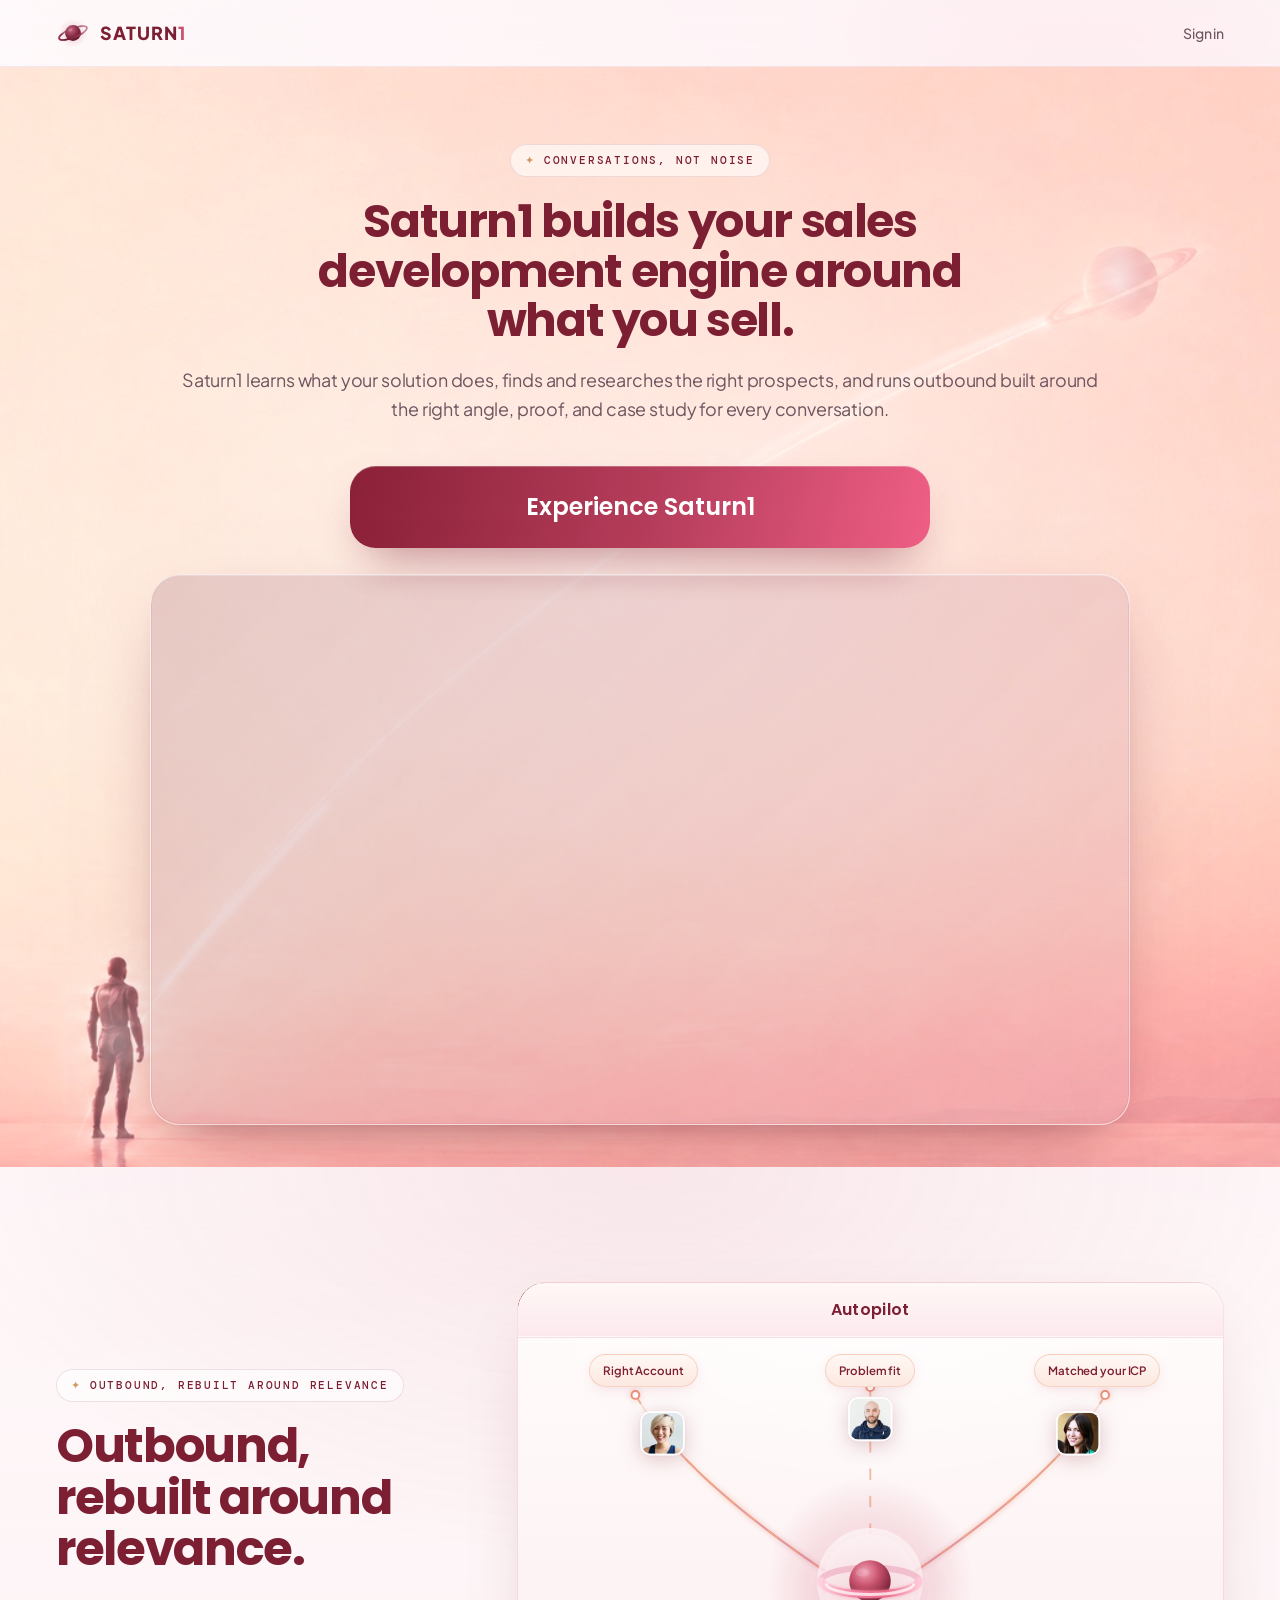
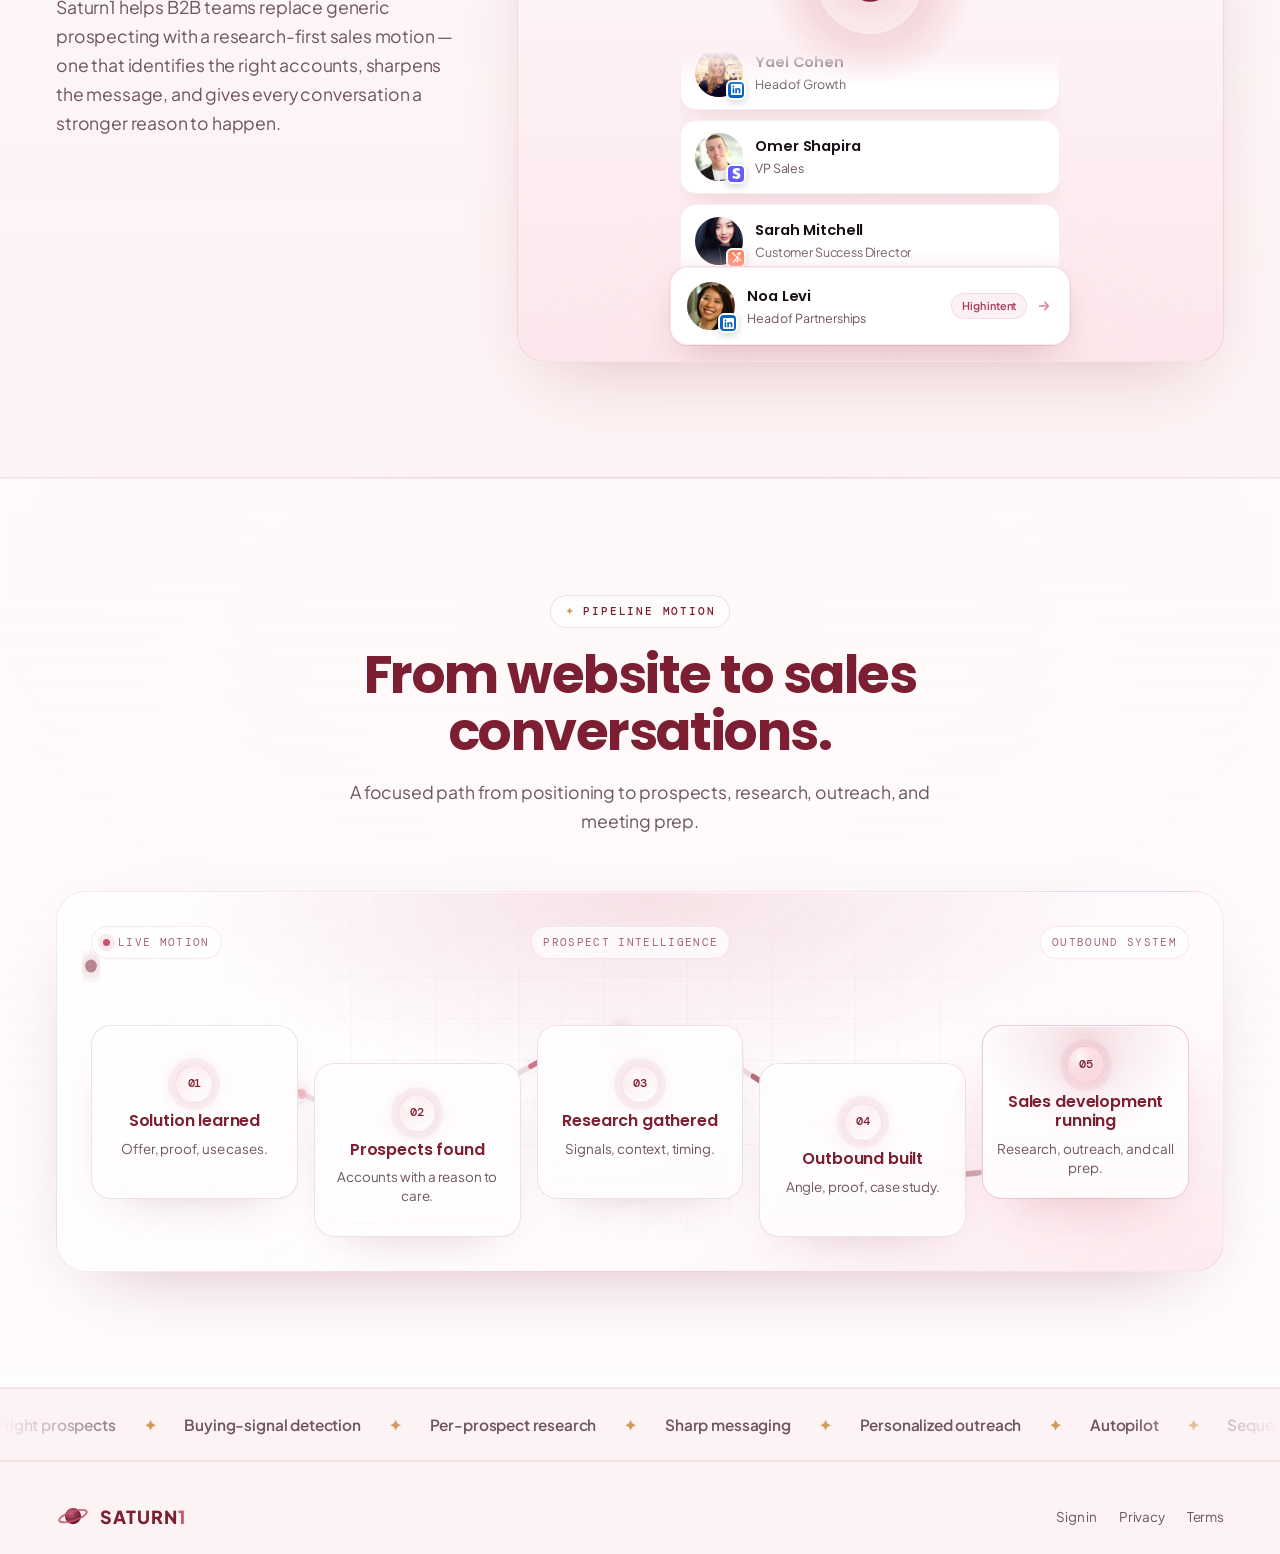
==== commit 3425e93d: "Fix broken HTML comment leaking widget instructions onto the page The explanatory comment above the " ====
--- a/index.html
+++ b/index.html
@@ -555,10 +555,11 @@
   <script>window.$crisp=[];window.CRISP_WEBSITE_ID="345c5509-5794-4f9b-9fca-729075f9eea3";(function(){var d=document,c=d.createElement("script");c.src="https://client.crisp.chat/l.js";c.async=1;d.getElementsByTagName("head")[0].appendChild(c);})();window.$crisp.push(["do","chat:hide"]);window.$crisp.push(["on","chat:closed",function(){window.$crisp.push(["do","chat:hide"]);}]);</script>
 
   <!-- ───────── live video contact widget (temporarily hidden) ─────────
-       To re-enable, delete the "<!--" line above the <div id="cw"> and the
-       "-->" line below its closing </div>. The widget JS in script.js no-ops
-       when #cw is absent, so nothing else needs to change.
-  -->
+       To re-enable, remove the two comment markers wrapping the #cw block
+       below: the opening comment marker on the line directly above the div,
+       and the closing comment marker on the line directly below its closing
+       div tag. The widget JS in script.js no-ops when #cw is absent, so
+       nothing else needs to change. -->
   <!--
   <div class="cw" id="cw">
     <button class="cw__dismiss" id="cwDismiss" type="button" aria-label="Hide chat widget">&times;</button>
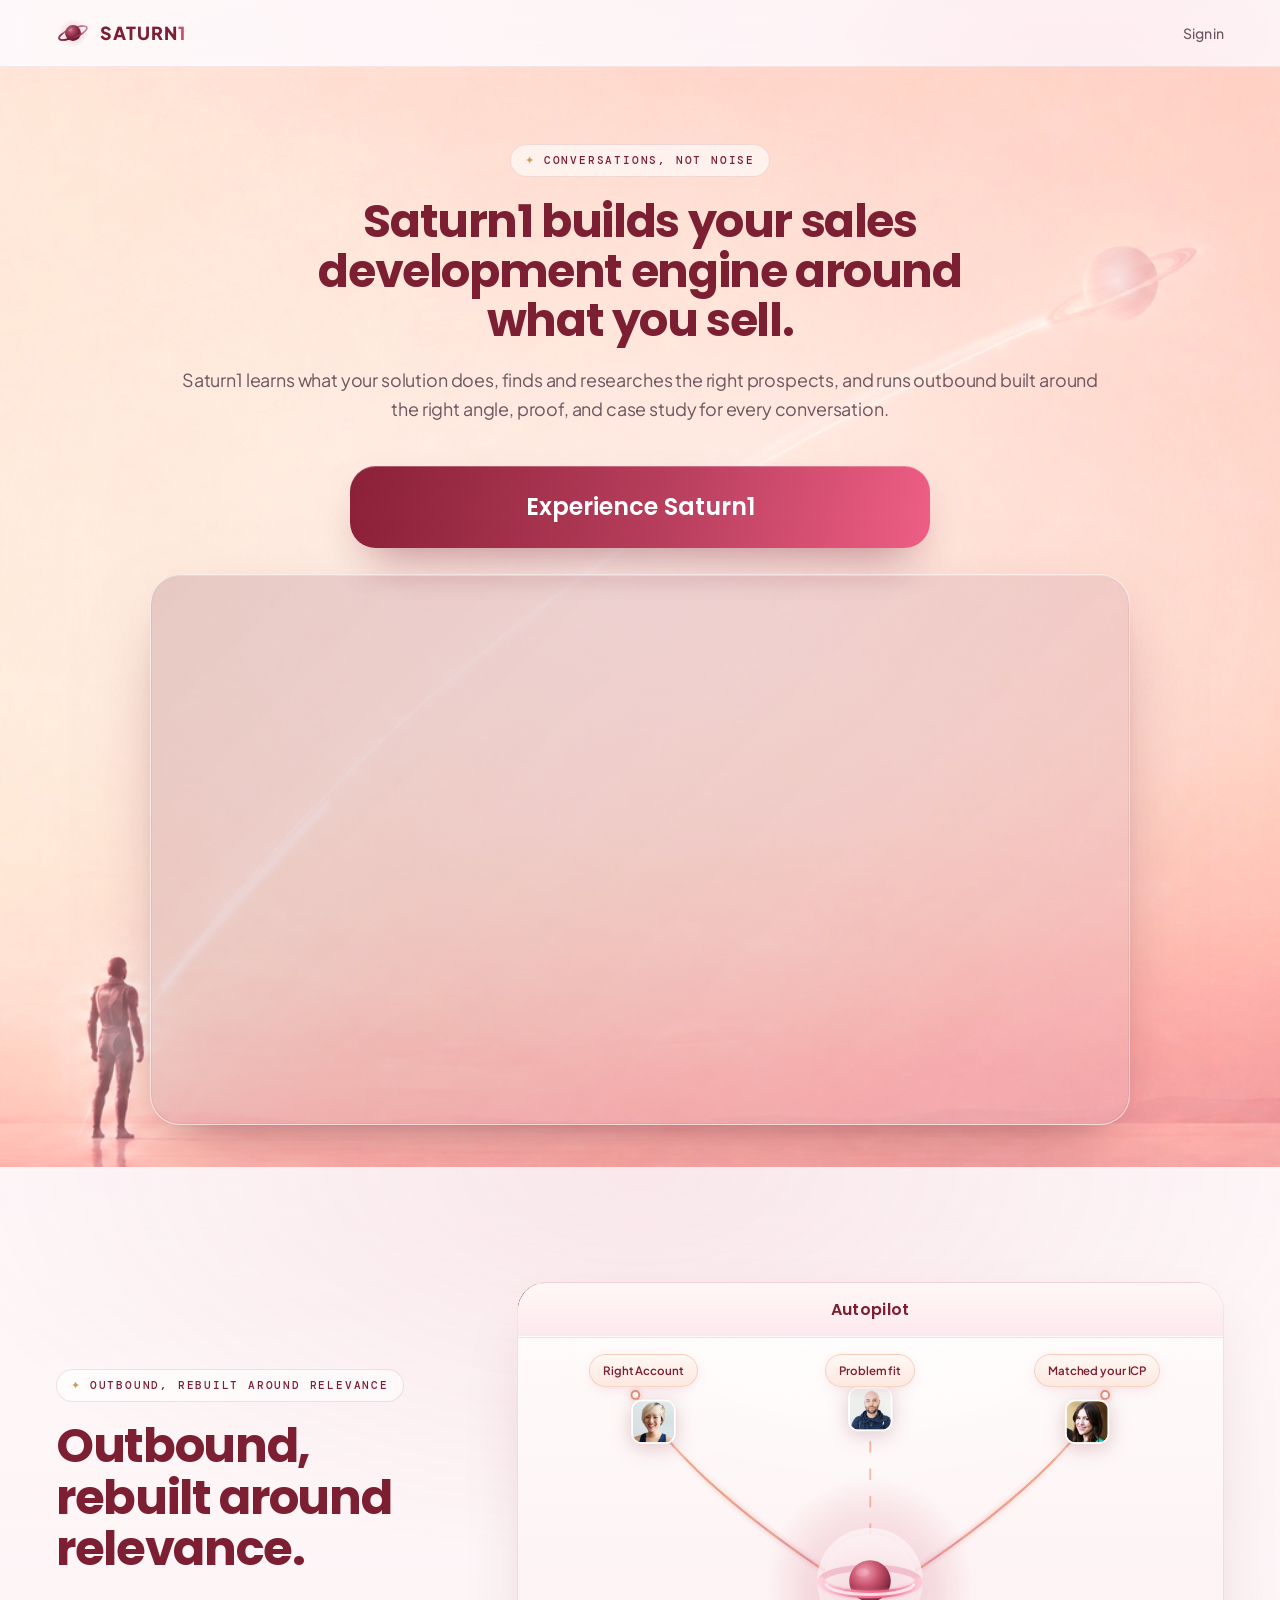
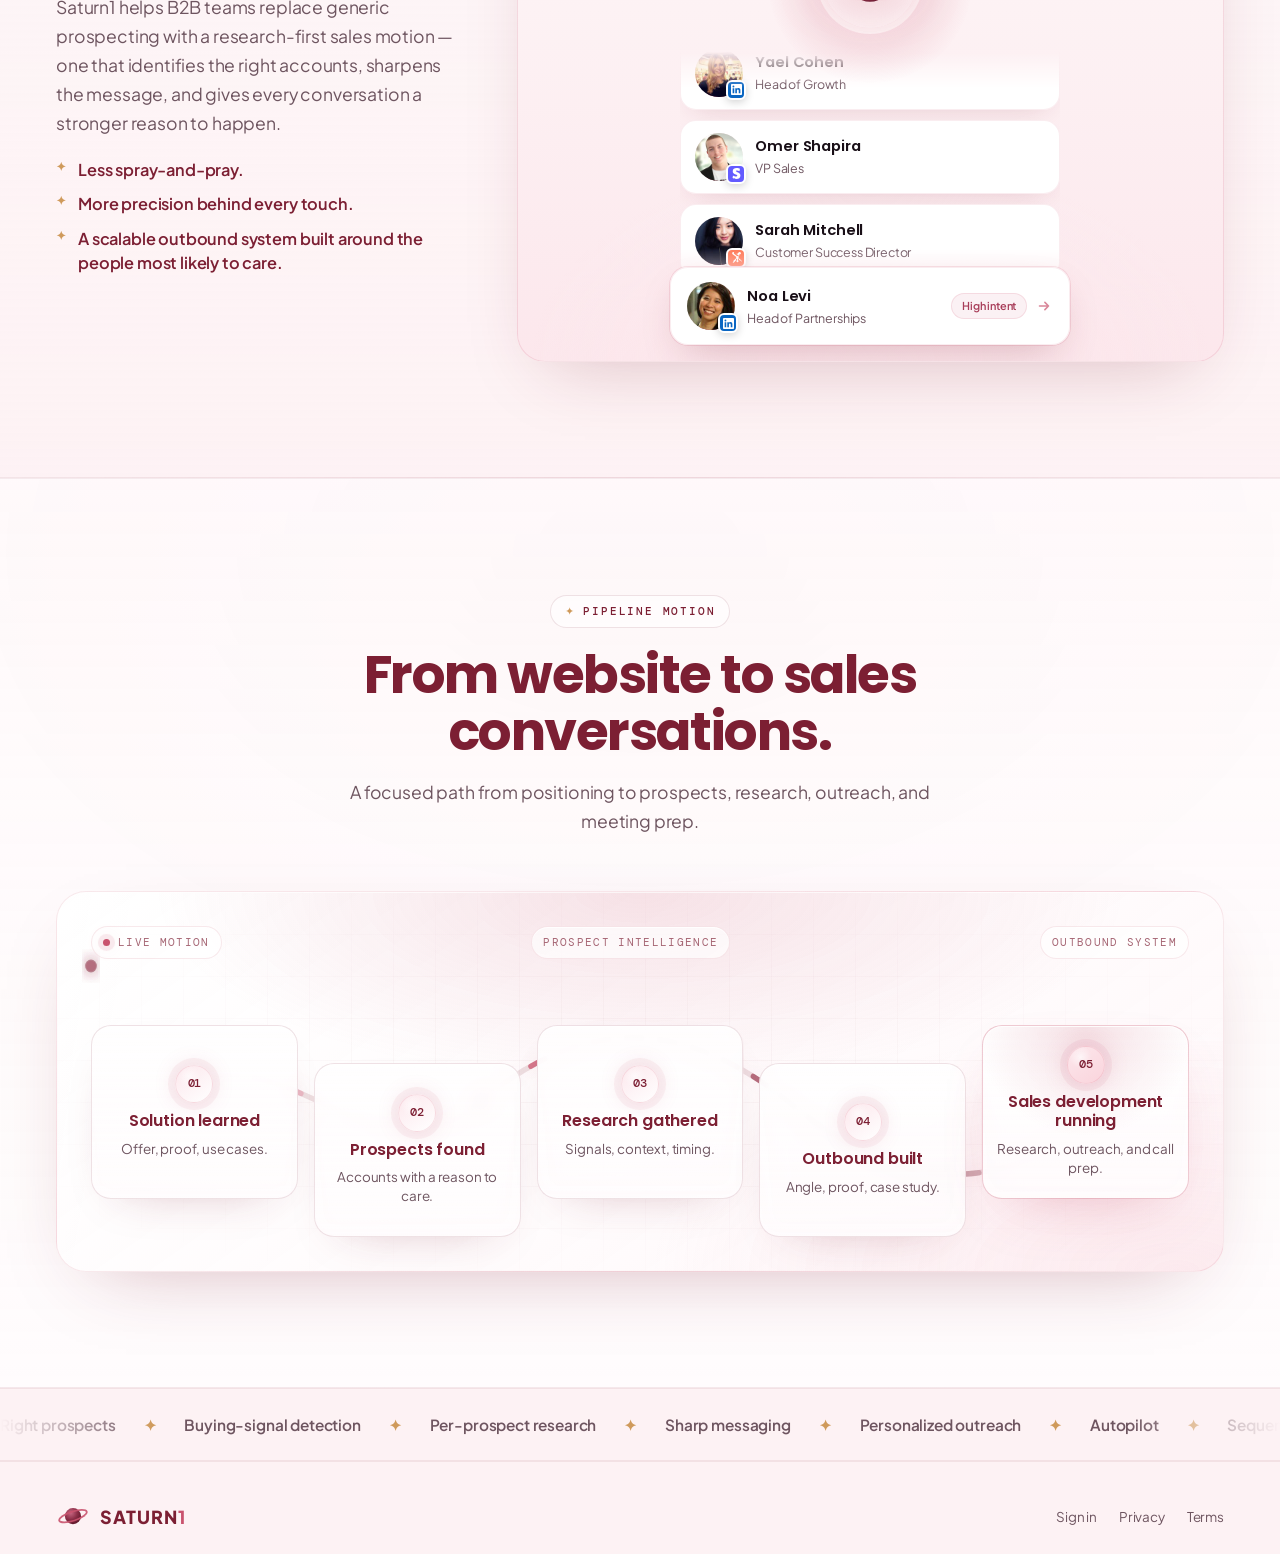
==== commit 40c952cc: "Fix Experience Saturn1 CTA: un-nest modal JS from hidden video widget The Experience Saturn1 modal w" ====
--- a/index.html
+++ b/index.html
@@ -650,6 +650,6 @@
     </div>
   </div>
 
-  <script src="script.js?v=20260703-2"></script>
+  <script src="script.js?v=20260715-1"></script>
 </body>
 </html>
